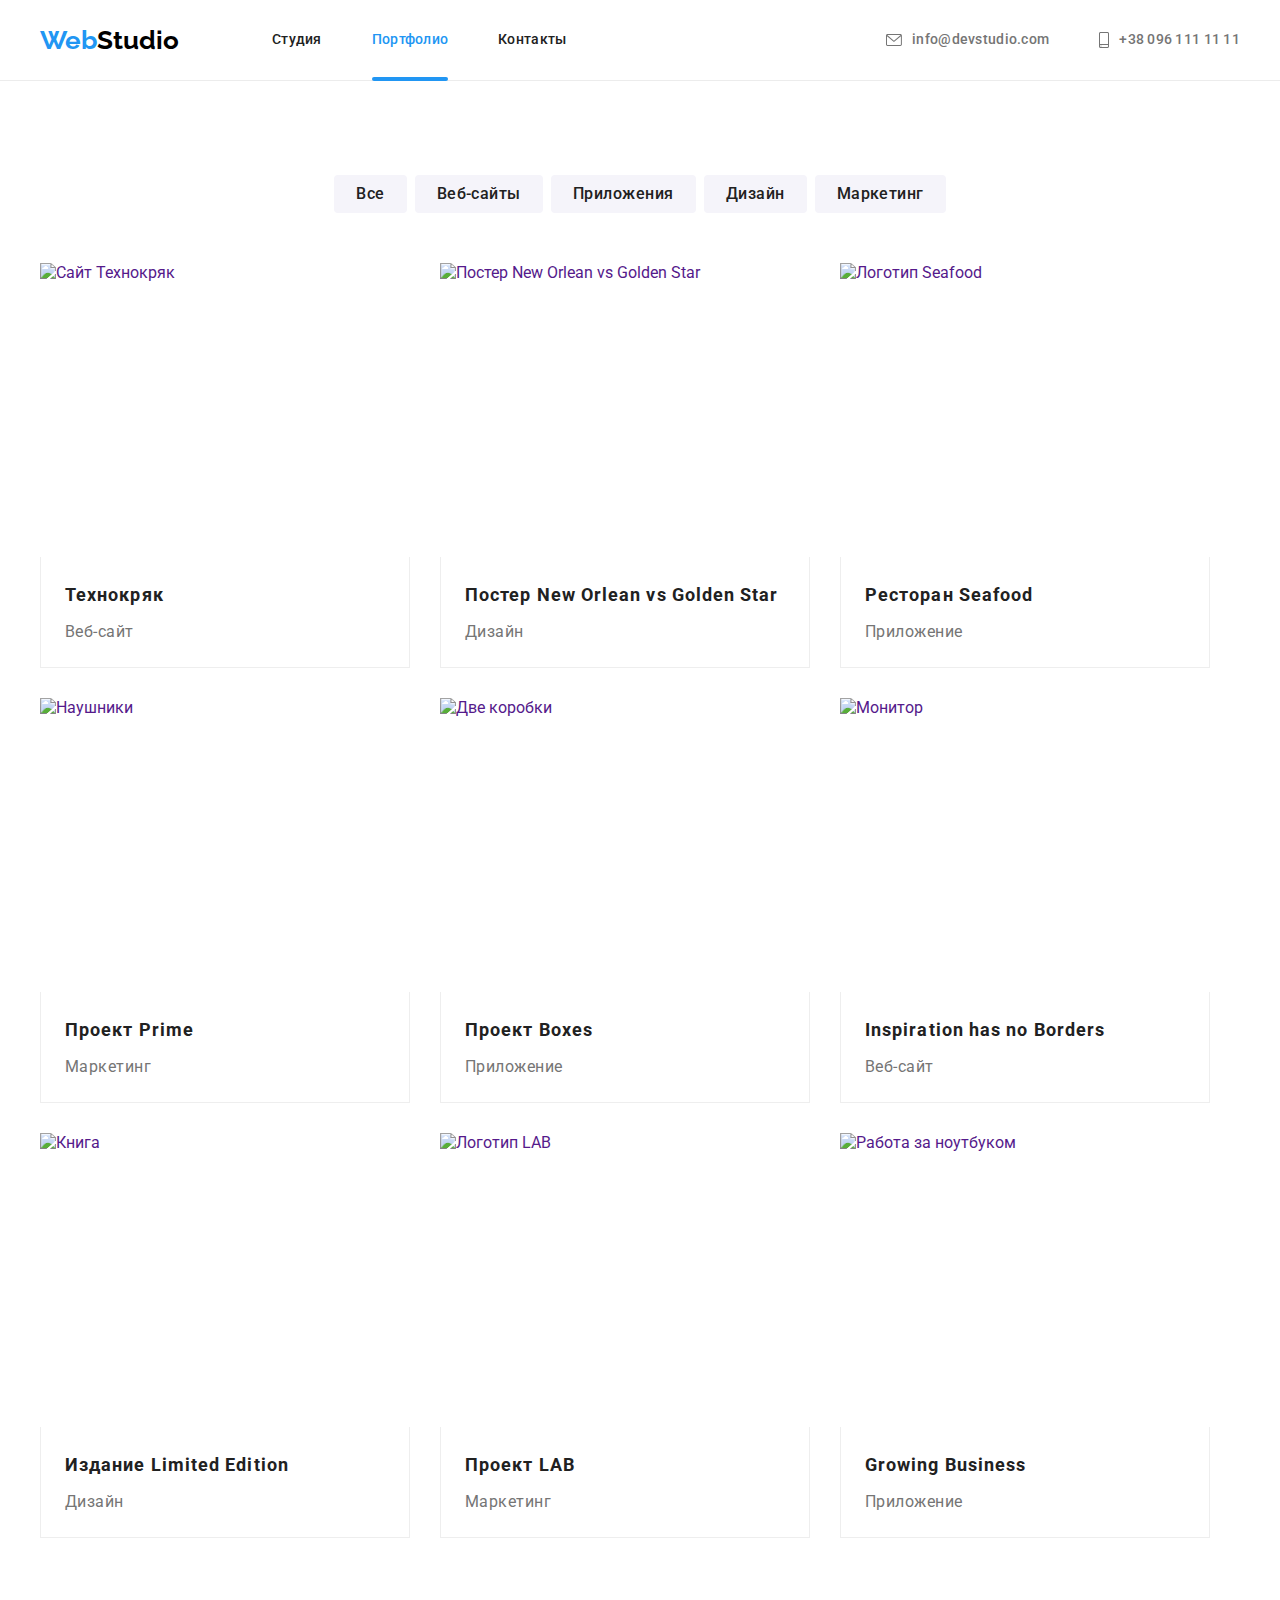
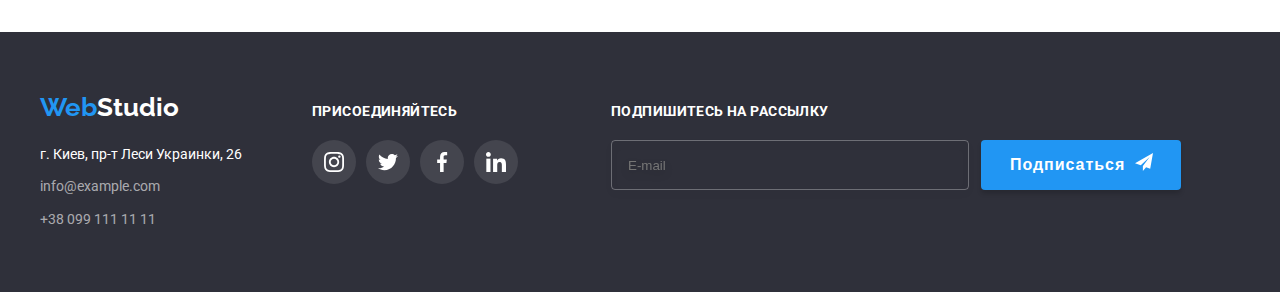
==== portfolio.html @ 0dee90fd "Добавляет форму заявки в модалке и подписки в фут." ====
<!DOCTYPE html>
<html lang="ru">
  <head>
    <meta charset="UTF-8" />
    <meta name="viewport" content="width=device-width, initial-scale=1.0" />
    <title>goit-разметка-hw-02</title>
    <link rel="preconnect" href="https://fonts.gstatic.com" />
    <link rel="preconnect" href="https://fonts.gstatic.com" />
    <link rel="preconnect" href="https://fonts.gstatic.com" />
    <link
      href="https://fonts.googleapis.com/css2?family=Oleo+Script&family=Raleway:wght@700&family=Roboto:wght@400;500;700;900&display=swap"
      rel="stylesheet"
    />
    <link rel="stylesheet" href="./css/styles.css" />
  </head>
  <body>
    <!-- Шапка сайта -->
    <header class="page-header">
      <div class="container">
        <nav class="nav">
          <a href="" class="logo">
            <span class="logoweb">Web</span><span class="accent">Studio</span>
          </a>

          <ul class="site-nav">
            <li><a href="./index.html" class="link">Студия</a></li>
            <li class="item">
              <a href="./portfolio.html" class="link current">Портфолио</a>
            </li>
            <li><a href="" class="link">Контакты</a></li>
          </ul>
        </nav>
        <ul class="site-contacts">
          <li>
            <a href="mailto:info@devstudio.com" class="link">
              <svg class="icon" width="16" height="12">
                <use href="./images/icon/symbol-defs.svg#envelope"></use>
              </svg>
              info@devstudio.com
            </a>
          </li>
          <li>
            <a href="tel:+380961111111" class="link-tel"
              ><svg class="icon" width="10" height="16">
                <use href="./images/icon/symbol-defs.svg#smartphone"></use>
              </svg>
              +38 096 111 11 11</a
            >
          </li>
        </ul>
      </div>
    </header>
    <main>
      <section class="section-portfolio">
        <!-- <h1>Наше портфолио</h1> -->
        <div class="container portfolio">
          <ul class="nav-button">
            <li><button class="work-list" type="button">Все</button></li>
            <li>
              <button class="work-list" type="button">Веб-сайты</button>
            </li>
            <li><button class="work-list" type="button">Приложения</button></li>
            <li><button class="work-list" type="button">Дизайн</button></li>
            <li><button class="work-list" type="button">Маркетинг</button></li>
          </ul>
          <ul class="dev">
            <li>
              <a href="">
                <div class="dev-item">
                  <img
                    class="card-image"
                    src="./imagesportfolio/teh.jpg"
                    alt="Сайт Технокряк"
                    width="370"
                    height="294"
                  />
                  <p class="dev-text">
                    Технокряк это современная площадка распространения
                    коронавируса. Компании используют эту платформу для
                    цифрового шпионажа и атак на защищённые сервера конкурентов.
                  </p>
                </div>

                <div class="dev-content">
                  <h2>Технокряк</h2>
                  <p>Веб-сайт</p>
                </div>
              </a>
            </li>
            <li>
              <a href=""
                ><div class="dev-item">
                  <img
                    class="card-image"
                    src="./imagesportfolio/neworleanvsgoldenstar.jpg"
                    alt="Постер New Orlean vs Golden Star"
                    width="370"
                    height="294"
                  />
                  <p class="dev-text">
                    Технокряк это современная площадка распространения
                    коронавируса. Компании используют эту платформу для
                    цифрового шпионажа и атак на защищённые сервера конкурентов.
                  </p>
                </div>
                <div class="dev-content">
                  <h2>Постер New Orlean vs Golden Star</h2>
                  <p>Дизайн</p>
                </div></a
              >
            </li>
            <li>
              <a href=""
                ><div class="dev-item">
                  <img
                    class="card-image"
                    src="./imagesportfolio/seafood.jpg"
                    alt="Логотип Seafood"
                    width="370"
                    height="294"
                  />
                  <p class="dev-text">
                    Технокряк это современная площадка распространения
                    коронавируса. Компании используют эту платформу для
                    цифрового шпионажа и атак на защищённые сервера конкурентов.
                  </p>
                </div>
                <div class="dev-content">
                  <h2>Ресторан Seafood</h2>
                  <p>Приложение</p>
                </div></a
              >
            </li>
            <li>
              <a href=""
                ><div class="dev-item">
                  <img
                    class="card-image"
                    src="./imagesportfolio/prime.jpg"
                    alt="Наушники"
                    width="370"
                    height="294"
                  />
                  <p class="dev-text">
                    Технокряк это современная площадка распространения
                    коронавируса. Компании используют эту платформу для
                    цифрового шпионажа и атак на защищённые сервера конкурентов.
                  </p>
                </div>
                <div class="dev-content">
                  <h2>Проект Prime</h2>
                  <p>Маркетинг</p>
                </div></a
              >
            </li>
            <li>
              <a href=""
                ><div class="dev-item">
                  <img
                    class="card-image"
                    src="./imagesportfolio/boxes.jpg"
                    alt="Две коробки"
                    width="370"
                    height="294"
                  />
                  <p class="dev-text">
                    Технокряк это современная площадка распространения
                    коронавируса. Компании используют эту платформу для
                    цифрового шпионажа и атак на защищённые сервера конкурентов.
                  </p>
                </div>
                <div class="dev-content">
                  <h2>Проект Boxes</h2>
                  <p>Приложение</p>
                </div></a
              >
            </li>
            <li>
              <a href=""
                ><div class="dev-item">
                  <img
                    class="card-image"
                    src="./imagesportfolio/monitor.jpg"
                    alt="Монитор"
                    width="370"
                    height="294"
                  />
                  <p class="dev-text">
                    Технокряк это современная площадка распространения
                    коронавируса. Компании используют эту платформу для
                    цифрового шпионажа и атак на защищённые сервера конкурентов.
                  </p>
                </div>
                <div class="dev-content">
                  <h2>Inspiration has no Borders</h2>
                  <p>Веб-сайт</p>
                </div></a
              >
            </li>
            <li>
              <a href=""
                ><div class="dev-item">
                  <img
                    class="card-image"
                    src="./imagesportfolio/book.jpg"
                    alt="Книга"
                    width="370"
                    height="294"
                  />
                  <p class="dev-text">
                    Технокряк это современная площадка распространения
                    коронавируса. Компании используют эту платформу для
                    цифрового шпионажа и атак на защищённые сервера конкурентов.
                  </p>
                </div>
                <div class="dev-content">
                  <h2>Издание Limited Edition</h2>
                  <p>Дизайн</p>
                </div></a
              >
            </li>
            <li>
              <a href=""
                ><div class="dev-item">
                  <img
                    class="card-image"
                    src="./imagesportfolio/lab.jpg"
                    alt="Логотип LAB"
                    width="370"
                    height="294"
                  />
                  <p class="dev-text">
                    Технокряк это современная площадка распространения
                    коронавируса. Компании используют эту платформу для
                    цифрового шпионажа и атак на защищённые сервера конкурентов.
                  </p>
                </div>
                <div class="dev-content">
                  <h2>Проект LAB</h2>
                  <p>Маркетинг</p>
                </div></a
              >
            </li>
            <li>
              <a href=""
                ><div class="dev-item">
                  <img
                    class="card-image"
                    src="./imagesportfolio/growing.jpg"
                    alt="Работа за ноутбуком"
                    width="370"
                    height="294"
                  />
                  <p class="dev-text">
                    Технокряк это современная площадка распространения
                    коронавируса. Компании используют эту платформу для
                    цифрового шпионажа и атак на защищённые сервера конкурентов.
                  </p>
                </div>
                <div class="dev-content">
                  <h2>Growing Business</h2>
                  <p>Приложение</p>
                </div></a
              >
            </li>
          </ul>
        </div>
      </section>
    </main>
    <!-- Футер -->
    <footer class="footer">
      <div class="container">
        <div class="foot">
          <a href="">
            <span class="logoweb">Web</span
            ><span class="accent">Studio</span></a
          >
          <address class="address">
            <p>г. Киев, пр-т Леси Украинки, 26</p>
            <ul>
              <li><a href="mailto:info@example.com">info@example.com</a></li>
              <li><a href="tel:+380991111111">+38 099 111 11 11</a></li>
            </ul>
          </address>
        </div>
        <div class="social">
          <b>Присоединяйтесь</b>
          <ul class="social-link">
            <li>
              <a class="soc" href="">
                <svg class="foot-icon" width="20" height="20">
                  <use href="./images/icon/symbol-defs.svg#insta"></use>
                </svg>
              </a>
            </li>
            <li>
              <a class="soc" href="">
                <svg class="foot-icon" width="20" height="20">
                  <use href="./images/icon/symbol-defs.svg#twit"></use>
                </svg>
              </a>
            </li>
            <li>
              <a class="soc" href="">
                <svg class="foot-icon" width="20" height="20">
                  <use href="./images/icon/symbol-defs.svg#faceb"></use>
                </svg>
              </a>
            </li>
            <li>
              <a class="soc" href="">
                <svg class="foot-icon" width="20" height="20">
                  <use href="./images/icon/symbol-defs.svg#linked"></use>
                </svg>
              </a>
            </li>
          </ul>
        </div>
        <form class="footer-form">
          <p>Подпишитесь на рассылку</p>
          <div class="mail-ent">
            <label
              ><input
                class="footer-input"
                type="foot-mail"
                name="foot-mail"
                placeholder="E-mail"
            /></label>
            <button class="footer-button" type="submit">
              <span>Подписаться</span>
              <svg class="foot-send" width="24" height="24">
                <use href="./images/icon/symbol-defs.svg#send"></use>
              </svg>
            </button>
          </div>
        </form>
      </div>
    </footer>
  </body>
</html>
---- css/styles.css ----
:root {
  --main-color: #212121;
  --secondary-color: #757575;
  --link-color: #2196f3;
  --white-color: #ffffff;
  --background-color: #2f303a;
  --background-hero: #c4c4c4;
}
body {
  font-family: Roboto, sans-serif;
  margin: 0px;
}
a {
  text-decoration: none;
}
li {
  list-style: none;
}
img {
  display: block;
  max-width: 100%;
  height: auto;
}
.container {
  width: 1200px;
  margin: 0 auto;
  padding-left: 15px;
  padding-right: 15px;
}

/* <!-- Шапка сайта --> */
/* logo */

.page-header {
  border-bottom: 1px solid #ececec;
}
.page-header .container {
  display: flex;
  justify-content: space-between;
  align-items: center;
}
.nav {
  display: flex;
  align-items: center;
}
.logoweb {
  font-family: "Raleway", sans-serif;
  font-weight: 700;
  font-size: 26px;
  line-height: 1.17;
  color: var(--link-color);
}

.accent {
  font-family: "Raleway", sans-serif;
  color: #000000;
  font-weight: 700;
  font-size: 26px;
  line-height: 1.17;
}
.site-nav {
  display: flex;
  margin-left: 93px;
  justify-content: space-around;
  padding-left: 0px;
  margin-top: 0px;
  margin-bottom: 0px;
}
.site-nav a {
  display: inline-block;
  padding-top: 32px;
  padding-bottom: 32px;
}
.site-nav li:not(:last-child) {
  margin-right: 50px;
}
.site-nav .link.current {
  color: var(--link-color);
}
.link {
  font-weight: 500;
  font-size: 14px;
  line-height: 1.14;
  letter-spacing: 0.02em;
  color: var(--main-color);
  transition: color 250ms cubic-bezier(0.4, 0, 0.2, 1);
}
.link:hover {
  color: var(--link-color);
}
.link:focus {
  color: var(--link-color);
}

.link-tel {
  color: var(--secondary-color);
  font-weight: 500;
  font-size: 14px;
  line-height: 1.14;
  letter-spacing: 0.02em;
  justify-content: center;
  align-items: center;
  display: flex;
  transition: color 250ms cubic-bezier(0.4, 0, 0.2, 1);
}
.link-tel:hover {
  color: var(--link-color);
}
.link-tel:focus {
  color: var(--link-color);
}

.site-contacts {
  display: flex;
  padding-left: 0px;
  padding: 0px;
  margin-bottom: 0px;
  margin-top: 0px;
}
.site-contacts li:first-child {
  margin-right: 50px;
}
.item {
  position: relative;
}
.current::before {
  content: "";

  position: absolute;
  left: 0px;
  height: 4px;

  display: block;
  width: 100%;
  background-color: var(--link-color);
  border-bottom-left-radius: 4px;
  border-bottom-right-radius: 4px;
  border-top-left-radius: 4px;
  border-top-right-radius: 4px;
  bottom: -1px;
  box-sizing: border-box;
}

.site-contacts .link {
  display: flex;
  justify-content: center;
  align-items: center;
  color: var(--secondary-color);
  transition: color 250ms cubic-bezier(0.4, 0, 0.2, 1);
}
.site-contacts .link:hover {
  color: var(--link-color);
}
.site-contacts .link:focus {
  color: var(--link-color);
}
.section-title {
  color: var(--main-color);
  margin: 0px;
}
.icon {
  fill: currentColor;
  margin-right: 10px;
}
/* <!-- Герой --> */

.hero {
  background: var(--background-hero);
  text-align: center;
  padding-top: 200px;
  padding-bottom: 200px;
}

.overlay {
  border: 1px solid #000000;
  height: 600px;
  max-width: 1600px;
  margin-left: auto;
  margin-right: auto;
  background-image: linear-gradient(
      to right,
      rgba(47, 48, 58, 0.4),
      rgba(47, 48, 58, 0.4)
    ),
    url(../images/hero.jpg);
  background-size: cover;
  background-repeat: no-repeat;
  background-position: center;
}
.hero .container {
  display: flex;
  flex-direction: column;
  align-items: center;
}

.hero-title {
  color: var(--white-color);
  font-weight: 900;
  font-size: 44px;
  line-height: 1.36;
  text-align: center;
  letter-spacing: 0.06em;
  text-transform: uppercase;
  margin-top: 0px;
  margin-bottom: 30px;
}

.hero button {
  background: #2196f3;
  color: var(--white-color);
  font-family: "Roboto", sans-serif;
  font-weight: 700;
  font-size: 16px;
  line-height: 1.88;
  align-items: center;
  text-align: center;
  border-radius: 4px;
  padding: 10px 32px;
  margin: 0px;
  border: 0px;
  cursor: pointer;
}
.hero button {
  min-width: 200px;
}

/* <!-- <h2>Особенности</h2> --> */
.section-features {
  background: #fff;
  padding-top: 94px;
  padding-bottom: 94px;
}
.features {
  display: flex;
  margin-top: 0px;
  margin-bottom: 0px;
  padding-left: 0px;
}
.features-icon {
  display: flex;
  align-items: center;
  justify-content: center;
  width: 270px;
  height: 120px;
  background: #f5f4fa;
  border-radius: 4px;
  margin-bottom: 30px;
}
.features-icon .icon {
  width: 70px;
  height: 70px;
  margin: 0px;
}
.features p {
  margin-top: 10px;
  margin-bottom: 0px;
}
.features li:not(:last-child) {
  margin-right: 30px;
}

.section-features .section-title {
  font-weight: 700;
  font-size: 14px;
  line-height: 16px;
  letter-spacing: 0.03em;
  text-transform: uppercase;
}

.section-features .text {
  font-weight: 400;
  font-size: 14px;
  line-height: 1.71;
  text-align: left;
  vertical-align: Top;
  letter-spacing: 3%;
  color: var(--secondary-color);
  letter-spacing: 0.03em;
}
/* <!-- Чем мы занимаемся --> */
.section-work {
  padding-bottom: 94px;
}

.section-work .section-title {
  font-weight: 700;
  font-size: 36px;
  line-height: 1.17;
  text-align: center;
  letter-spacing: 0.03em;
  display: block;
  margin-bottom: 50px;
}
.work {
  display: flex;
  flex-direction: column;
  align-items: center;
}

.section-work ul {
  margin-top: 0;
  font-weight: 700;
  font-size: 36px;
  line-height: 1.17;
  text-align: center;
  letter-spacing: 0.03em;
  display: flex;
  padding-left: 0px;
  margin-bottom: 0px;
}

.section-work li:not(:last-child) {
  margin-right: 30px;
}
.section-work li {
  position: relative;
}
.work p {
  display: inline-block;
  font-size: 14px;
  font-weight: 700;
  line-height: 1.14;
  letter-spacing: 0.03em;
  text-align: center;
  text-transform: uppercase;
  color: var(--white-color);
  position: absolute;
  width: 100%;
  margin: 0px;
  background-color: rgba(47, 48, 58, 0.8);
  bottom: 0px;
  left: 0px;
  padding-top: 27px;
  padding-bottom: 27px;
}

/* <!-- Наша команда --> */
.section-team {
  background: #f5f4fa;
  padding-bottom: 94px;
  padding-top: 94px;
}
.team {
  display: flex;
  flex-direction: column;
  align-items: center;
}
.staff-list {
  display: flex;
  align-items: center;
  margin-top: 50px;
  margin-bottom: 0px;
  padding-left: 0px;
}
.team-card {
  width: 270px;
  text-align: center;
  background: var(--white-color);
  box-shadow: 0px 1px 3px rgba(0, 0, 0, 0.12), 0px 1px 1px rgba(0, 0, 0, 0.14),
    0px 2px 1px rgba(0, 0, 0, 0.2);
  border-radius: 0px 0px 4px 4px;
}
.team-card:not(:last-child) {
  margin-right: 30px;
}

.section-team .section-title {
  font-weight: 700;
  font-size: 36px;
  line-height: 1.17;
  text-align: center;
  vertical-align: Top;
  letter-spacing: 3%;
}
.section-team .title-name {
  font-weight: 500;
  font-size: 16px;
  line-height: 1.19;
  text-align: Center;
  vertical-align: Top;
  letter-spacing: 3%;
  margin-bottom: 0px;
  margin-top: 0px;
}
.our-team {
  padding: 30px 32px;
}
.network {
  display: flex;
  margin-top: 16px;
  padding: 0px;
  justify-content: space-between;
}

.network a {
  display: flex;
  justify-content: center;
  align-items: center;
  width: 44px;
  height: 44px;
  border-radius: 50%;
  color: #afb1b8;
  background-color: rgba(255, 255, 255, 0.1);
  transition: color 250ms cubic-bezier(0.4, 0, 0.2, 1),
    background-color 250ms cubic-bezier(0.4, 0, 0.2, 1);
}
.network a:hover {
  background-color: var(--link-color);
  color: var(--white-color);
}
.network a:focus {
  background: var(--link-color);
  color: var(--white-color);
}
.net-soc {
  fill: currentColor;
}
.section-team p {
  font-size: 16px;
  line-height: 1.19;
  text-align: Center;
  vertical-align: Top;
  letter-spacing: 3%;
  color: var(--secondary-color);
  margin-top: 10px;
  margin-bottom: 0px;
}
/* <!-- Постоянные клиенты --> */
.section-clients {
  padding-top: 94px;
  padding-bottom: 94px;
}

.section-clients h2 {
  font-weight: 700;
  font-size: 36px;
  line-height: 1.17;
  text-align: center;
  letter-spacing: 0.03em;
  padding: 0px;
  margin: 0px;
  margin-bottom: 50px;
}
.icon-clients {
  display: flex;
  align-items: center;
}
.icon-clients {
  padding: 0px;
  margin: 0px;
  display: flex;
}

.icon-clients li:not(:last-child) {
  margin-right: 30px;
}
.section-clients a {
  padding: 0px;
  margin: 0px;
}
.logo-company {
  display: block;
  width: 170px;
  height: 90px;
  border: 1px solid;
  border-radius: 4px;
  display: flex;
  justify-content: center;
  align-items: center;
  color: #afb1b8;
  transition: color 250ms cubic-bezier(0.4, 0, 0.2, 1),
    border 250ms cubic-bezier(0.4, 0, 0.2, 1);
}
.logo-company:hover {
  color: var(--link-color);
}
.logo-company:focus {
  color: var(--link-color);
}
.icon-company {
  border-radius: 0px;
  padding: 0px;
  margin: 0px;
  fill: currentColor;
}

/* футер */
.footer {
  background: #2f303a;
  padding-top: 60px;
  padding-bottom: 60px;
}
.footer .container {
  display: flex;
  align-items: baseline;
}
.footer .foot {
  display: block;
  display: flex;
  flex-direction: column;
  align-items: left;
}
.foot ul {
  padding-left: 0px;
  margin-top: 0px;
  margin-bottom: 0px;
}
.foot li:first-child {
  margin-bottom: 9px;
}
.footer .logoweb {
  font-family: "Raleway", sans-serif;
  font-weight: 700;
  font-size: 26px;
  line-height: 1.17;
  color: var(--link-color);
}
.footer address {
  margin-top: 20px;
}
.footer .accent {
  font-family: "Raleway", sans-serif;
  color: var(--white-color);
  font-weight: 700;
  font-size: 26px;
  line-height: 1.17;
}
.footer p {
  font-style: normal;
  font-size: 14px;
  line-height: 1.71;
  text-align: Left;
  vertical-align: Top;
  letter-spacing: 3%;
  color: rgba(255, 255, 255, 1);
  margin-bottom: 9px;
  margin-top: 0px;
}
.address a {
  font-style: normal;
  font-size: 14px;
  line-height: 1.71;
  text-align: left;
  vertical-align: Top;
  letter-spacing: 3%;
  color: rgba(255, 255, 255, 0.6);
}
.social {
  justify-content: center;
  align-items: center;
  margin-left: 70px;
}
.social b {
  font-style: normal;
  font-weight: 700;
  font-size: 14px;
  line-height: 1.14;
  letter-spacing: 0.03em;
  text-transform: uppercase;
  color: var(--white-color);
}
.social-link {
  display: flex;
  padding: 0px;
  margin-top: 20px;
  margin-bottom: 0px;
}
.social-link li:not(:last-child) {
  margin-right: 10px;
}
.soc {
  width: 44px;
  height: 44px;
  display: flex;
  justify-content: center;
  align-items: center;
  border-radius: 50%;
  color: var(--white-color);
  background-color: rgba(255, 255, 255, 0.1);
  transition: background-color 250ms cubic-bezier(0.4, 0, 0.2, 1);
}
.soc:hover,
.soc:focus {
  background-color: var(--link-color);
}
.foot-icon {
  fill: currentColor;
}
.footer-form {
  margin-left: 93px;
}
.footer-form p {
  font-weight: 700;
  font-size: 14px;
  line-height: 1.14;
  letter-spacing: 0.03em;
  text-transform: uppercase;
  color: var(--white-color);
  margin-bottom: 20px;
}
.mail-ent {
  display: flex;
  align-items: center;
}
.footer-input {
  width: 358px;
  height: 50px;
  left: 815px;
  top: 2785px;
  margin-right: 12px;
  padding-left: 16px;
  padding-top: 15px;
  padding-bottom: 15px;

  border: 1px solid rgba(255, 255, 255, 0.3);
  box-sizing: border-box;
  filter: drop-shadow(0px 4px 4px rgba(0, 0, 0, 0.15));
  border-radius: 4px;
  background: inherit;
  color: var(--white-color);
}
.footer-button {
  display: flex;
  align-items: center;
  width: 200px;
  height: 50px;
  margin-top: 0px;
  padding-bottom: 10px;
  padding-top: 10px;
  padding-left: 29px;
  background: var(--link-color);
  box-shadow: 0px 4px 4px rgba(0, 0, 0, 0.15);
  border-radius: 4px;
  border: none;
  cursor: pointer;
}

.footer-button span {
  font-weight: 700;
  font-size: 16px;
  line-height: 1.87;
  margin-right: 10px;
  display: flex;
  align-items: center;
  text-align: center;
  letter-spacing: 0.06em;
  color: var(--white-color);
}
.foot-send {
  fill: var(--white-color);
  top: 0px;
  right: 2px;
}

/* портфолио */
.section-portfolio {
  padding-top: 94px;
  padding-bottom: 94px;
}
.portfolio {
  display: flex;
  flex-direction: column;
}
.nav-button {
  margin-top: 0px;
  margin-bottom: 0px;
  display: flex;
  justify-content: center;
  padding-left: 0px;
}
.nav-button li:not(:last-child) {
  margin-right: 8px;
}
.nav-button li {
  display: list-item;
}
.nav-button .work-list {
  font-family: "Roboto", sans-serif;
  color: var(--main-color);
  background: #f5f4fa;
  font-weight: 500;
  font-size: 16px;
  line-height: 1.62;
  text-align: center;
  letter-spacing: 0.03em;
  border: 0px;
  border-radius: 4px;
  padding-top: 6px;
  padding-left: 22px;
  padding-bottom: 6px;
  padding-right: 22px;
  transition: background-color 250ms cubic-bezier(0.4, 0, 0.2, 1),
    color 250ms cubic-bezier(0.4, 0, 0.2, 1),
    box-shadow 250ms cubic-bezier(0.4, 0, 0.2, 1);
}
.work-list:hover {
  background: var(--link-color);
  color: var(--white-color);
  box-shadow: 0px 3px 1px rgba(0, 0, 0, 0.1), 0px 1px 2px rgba(0, 0, 0, 0.08),
    0px 2px 2px rgba(0, 0, 0, 0.12);
}
.work-list:focus {
  background: var(--link-color);
  color: var(--white-color);
}
.dev {
  padding-left: 0px;
  margin-top: 50px;
  margin-bottom: 0px;
  display: flex;
  flex-wrap: wrap;
  align-content: space-between;
}
.dev-content {
  border-left: 1px solid #eeeeee;
  border-right: 1px solid #eeeeee;
  border-bottom: 1px solid #eeeeee;
  box-sizing: border-box;
  padding-right: 24px;
  padding-left: 24px;
  padding-top: 20px;
  padding-bottom: 20px;
}
.dev a {
  display: block;
  transition: box-shadow 250ms cubic-bezier(0.4, 0, 0.2, 1);
}
.dev a:hover {
  width: 370px;
  box-shadow: 0px 1px 1px rgba(0, 0, 0, 0.12), 0px 4px 4px rgba(0, 0, 0, 0.06),
    1px 4px 6px rgba(0, 0, 0, 0.16);
}
.dev a:focus {
  background: inherit;
}

.dev li:nth-child(-n + 6) {
  margin-bottom: 30px;
}
.dev li:not(:last-child) {
  margin-right: 30px;
}
.dev li:nth-of-type(3n + 0) {
  margin-right: 0px;
}
.dev-item {
  position: relative;
  overflow: hidden;
}
.dev-text {
  position: absolute;
  top: 0px;
  left: 0px;

  margin: 0px;
  height: 100%;
  padding: 63px 24px;
  font-size: 18px;
  line-height: 1.56;
  letter-spacing: 0.03em;
  color: var(--white-color);
  background-color: var(--link-color);

  overflow: hidden;
  transform: translateY(100%);
  transition: transform 250ms cubic-bezier(0.4, 0, 0.2, 1);
}
.dev a:hover .dev-text,
.dev a:focus .dev-text {
  transform: translateY(0);
}
.card-image {
  display: block;
}
.dev h2 {
  color: var(--main-color);
  font-weight: 700;
  font-size: 18px;
  line-height: 2;
  letter-spacing: 0.06em;
  margin-top: 0px;
  margin-bottom: 0px;
}
.dev-content p {
  color: var(--secondary-color);
  font-weight: 400;
  font-size: 16px;
  line-height: 1.88;
  letter-spacing: 0.03em;
  margin-top: 4px;
  margin-bottom: 0px;
}
/* Модальное окно. backdrop*/
.backdrop {
  position: fixed;
  top: 0px;
  left: 0px;

  width: 100%;
  height: 100%;

  background-color: rgba(0, 0, 0, 0.2);
  transition: opacity 1500ms cubic-bezier(0.25, 0.1, 0.25, 1);
}
.backdrop.is-hidden {
  opacity: 0;
  pointer-events: none;
}
/* Модальное окно */
.modal {
  position: absolute;
  top: 50%;
  left: 50%;
  transform: translate(-50%, -50%);

  padding: 40px;
  min-width: 528px;
  min-height: 581px;
  background: var(--white-color);
  box-shadow: 0px 1px 3px rgba(0, 0, 0, 0.12), 0px 1px 1px rgba(0, 0, 0, 0.14),
    0px 2px 1px rgba(0, 0, 0, 0.2);
  border-radius: 4px;
}

.modal-closed {
  position: absolute;
  top: 8px;
  right: 8px;
  display: flex;
  justify-content: center;
  align-items: center;

  width: 30px;
  height: 30px;
  padding: 0px;
  border: 1px solid rgba(0, 0, 0, 0.1);
  background-size: cover;
  background-repeat: no-repeat;
  background-color: transparent;
  color: #000000;
  cursor: pointer;
  border-radius: 50%;
  transition: color 250ms cubic-bezier(0.4, 0, 0.2, 1);
}
.closed {
  fill: currentColor;
}
.modal-closed:hover {
  color: var(--link-color);
}
.modal-closed:focus {
  color: var(--link-color);
}

.form {
  margin: 0px;
}
.form h2 {
  margin: 0px;
  margin-bottom: 12px;
  font-weight: 700;
  font-size: 20px;
  line-height: 1.15;
  text-align: center;
  letter-spacing: 0.03em;
  color: var(--main-color);
}
.form-field {
  display: flex;
  flex-direction: column;
  margin: 0px;
  margin-bottom: 20px;
}
.form-input:not(:last-child) {
  margin-bottom: 21.53px;
}
.form-input {
  border: 1px solid rgba(33, 33, 33, 0.2);
  border-radius: 4px;
  max-width: 448px;
  padding: 11px 42px;
  transition: border 250ms cubic-bezier(0.4, 0, 0.2, 1);
}
.form-input:focus-within {
  border: 1px solid var(--link-color);
}
.form-label {
  display: flex;
  flex-direction: column;
}
.form-label:focus-within {
  fill: var(--link-color);
}

.form-label span {
  font-size: 14px;
  font-weight: 400;
  line-height: 1.71;
  letter-spacing: 0.03em;
  color: var(--secondary-color);
}
.form-label a {
  font-size: 14px;
  font-weight: 400;
  line-height: 1.71;
  letter-spacing: 0.03em;
  color: var(--link-color);
  text-decoration: underline;
}

.form-icon {
  position: absolute;
  top: 54%;
  left: 12px;
  transform: translateY(-50%);
  transition: fill 250ms cubic-bezier(0.4, 0, 0.2, 1);
}

.comment {
  min-width: 448px;
  min-height: 120px;
  padding: 12px 16px;
}
.form-input::placeholder {
  font-weight: 400;
  font-size: 12px;
  line-height: 1.17;
  letter-spacing: 0.01em;
  color: rgba(117, 117, 117, 0.5);
}
.checkbox {
  display: flex;
  justify-content: center;
}
.form-label {
  position: relative;
}
.checkbox .form-label {
  display: flex;
  flex-direction: row;
  align-items: center;
}
.checkbox-input {
  position: absolute;
  width: 1px;
  height: 1px;
  margin: -1px;
  border: 0px;
  padding: 0px;
  clip: rect(0 0 0 0);
  overflow: hidden;
}

.checkbox-input:checked + .check {
  border-color: var(--link-color);
  background: var(--link-color);
  background-image: url(..//images/icon/icon-check.svg);
  background-size: contain;
  background-origin: border-box;
}

.check {
  margin-right: 8px;
  border-radius: 2px;
  border: 2px solid var(--main-color);
}
.form-button {
  display: flex;
  align-items: center;
  text-align: center;
  min-width: 200px;
  min-height: 50px;

  margin: 0px;
  margin-right: auto;
  margin-left: auto;
  margin-top: 30px;
  padding: 10px 55px;
  font-weight: 700;
  font-size: 16px;
  line-height: 1.86;

  letter-spacing: 0.06em;
  color: var(--white-color);
  background-color: var(--link-color);
  box-shadow: 0px 4px 4px rgba(0, 0, 0, 0.15);
  border-radius: 4px;
  border: none;
}
.form-button:hover,
.form-button:focus {
  background-color: #188ce8;
  box-shadow: 0px 4px 4px rgba(0, 0, 0, 0.15);
  cursor: pointer;
}
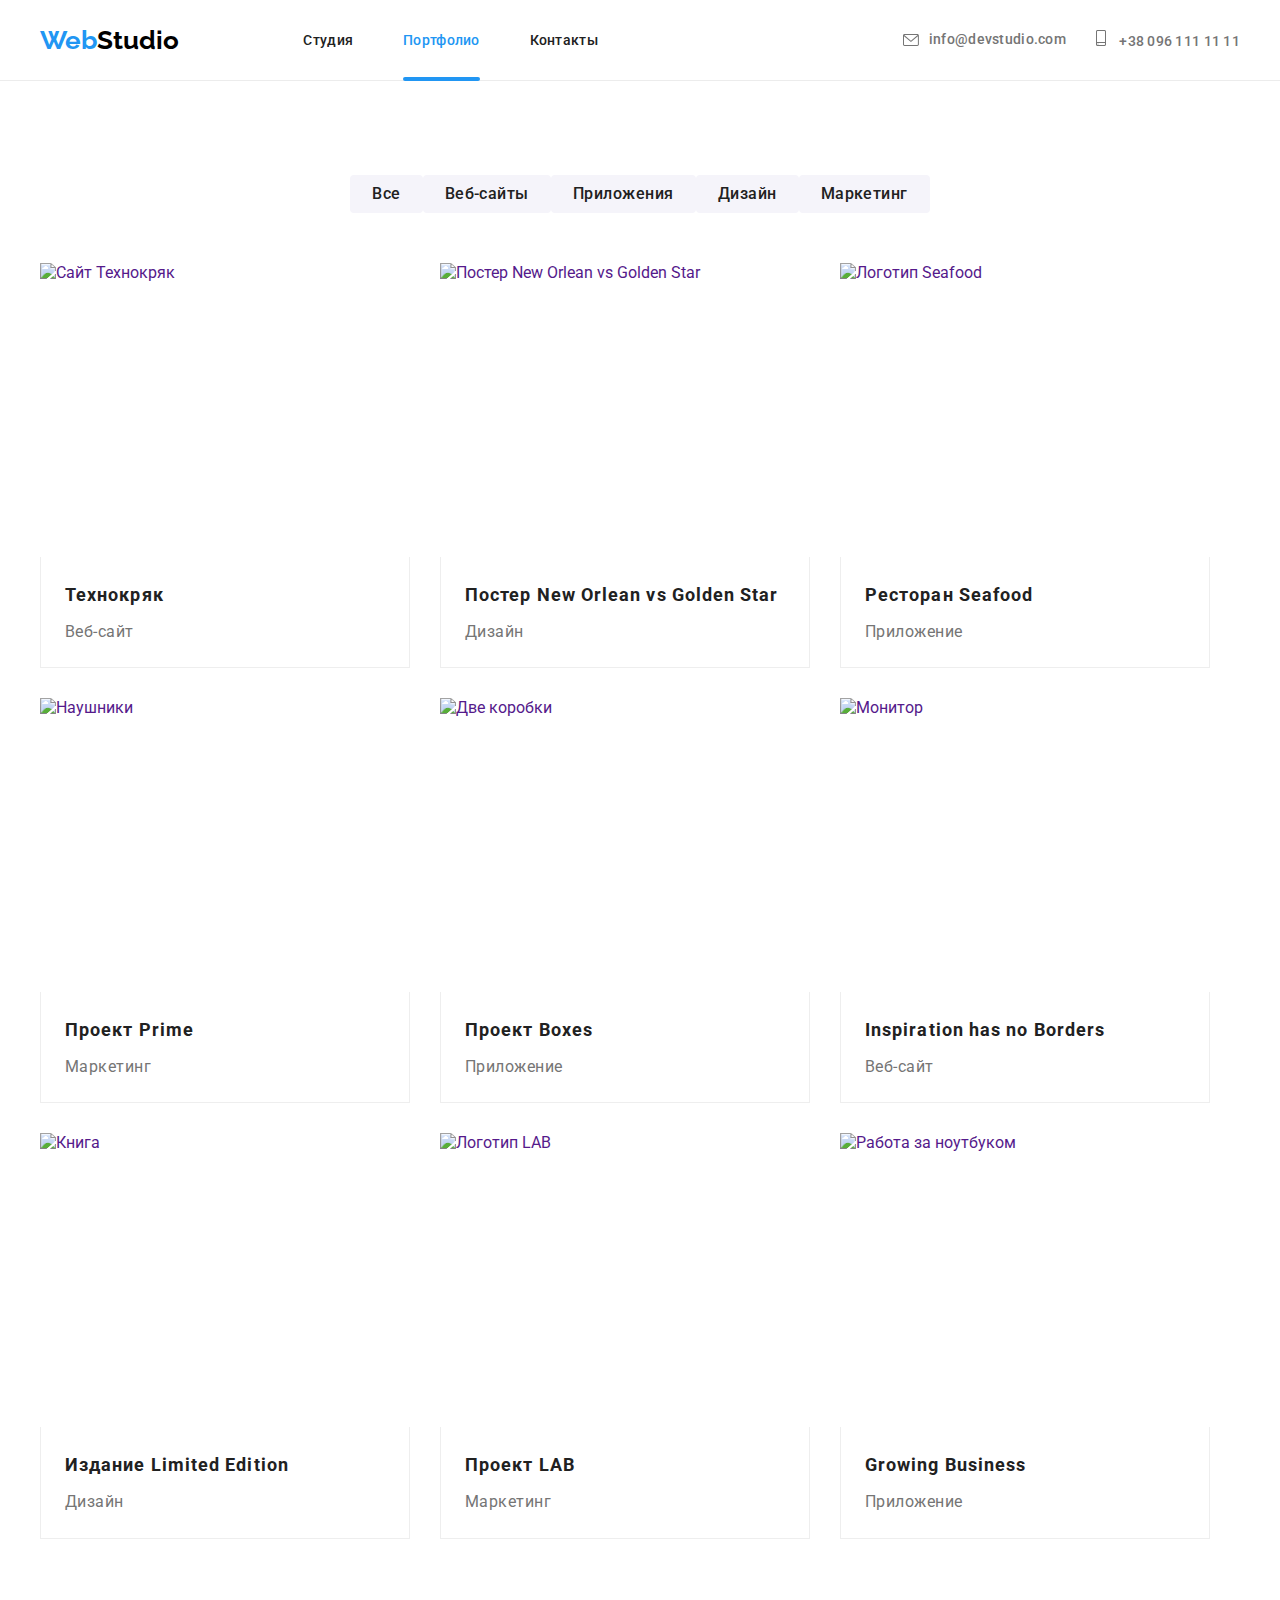
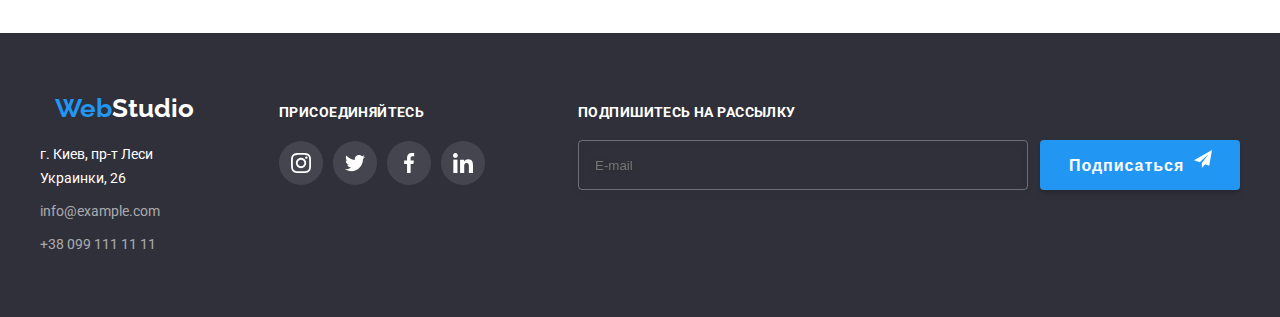
==== commit c18a3e14: "Добавляет Портфолио нав для 3" ====
--- a/portfolio.html
+++ b/portfolio.html
@@ -11,17 +11,30 @@
       href="https://fonts.googleapis.com/css2?family=Oleo+Script&family=Raleway:wght@700&family=Roboto:wght@400;500;700;900&display=swap"
       rel="stylesheet"
     />
-    <link rel="stylesheet" href="./css/styles.css" />
+    <link rel="stylesheet" href="./css/main.min.css" />
+    <!-- <link rel="stylesheet" href="./css/styles.css" /> -->
   </head>
   <body>
     <!-- Шапка сайта -->
     <header class="page-header">
       <div class="container">
-        <nav class="nav">
-          <a href="" class="logo">
-            <span class="logoweb">Web</span><span class="accent">Studio</span>
-          </a>
-
+        <a href="">
+          <span class="logoweb">Web</span><span class="accent">Studio</span>
+        </a>
+        <button type="button" 
+        class="menu-button is-open"
+        aria-expanded="false"
+        aria-controls="menu-container" 
+        data-menu-button>
+        
+        <svg width="40" height="40" 
+        aria-label="Переключатель мобильного меню">
+        <use class="icon-close" href=./images/icon/symbol-defs.svg#close></use>
+        <use class="icon-menu" href=./images/icon/symbol-defs.svg#menu></use>
+      </svg>
+    </button>
+    <div class="menu-container is-open" id="menu-container" data-menu>
+  <nav class="nav">
           <ul class="site-nav">
             <li><a href="./index.html" class="link">Студия</a></li>
             <li class="item">
@@ -65,7 +78,7 @@
           </ul>
           <ul class="dev">
             <li>
-              <a href="">
+              <a class="dev-link" href="">
                 <div class="dev-item">
                   <img
                     class="card-image"
@@ -88,7 +101,7 @@
               </a>
             </li>
             <li>
-              <a href=""
+              <a class="dev-link" href=""
                 ><div class="dev-item">
                   <img
                     class="card-image"
@@ -110,7 +123,7 @@
               >
             </li>
             <li>
-              <a href=""
+              <a class="dev-link" href=""
                 ><div class="dev-item">
                   <img
                     class="card-image"
@@ -132,7 +145,7 @@
               >
             </li>
             <li>
-              <a href=""
+              <a class="dev-link" href=""
                 ><div class="dev-item">
                   <img
                     class="card-image"
@@ -154,7 +167,7 @@
               >
             </li>
             <li>
-              <a href=""
+              <a class="dev-link" href=""
                 ><div class="dev-item">
                   <img
                     class="card-image"
@@ -176,7 +189,7 @@
               >
             </li>
             <li>
-              <a href=""
+              <a class="dev-link" href=""
                 ><div class="dev-item">
                   <img
                     class="card-image"
@@ -198,7 +211,7 @@
               >
             </li>
             <li>
-              <a href=""
+              <a class="dev-link" href=""
                 ><div class="dev-item">
                   <img
                     class="card-image"
@@ -220,7 +233,7 @@
               >
             </li>
             <li>
-              <a href=""
+              <a class="dev-link" href=""
                 ><div class="dev-item">
                   <img
                     class="card-image"
@@ -242,7 +255,7 @@
               >
             </li>
             <li>
-              <a href=""
+              <a class="dev-link" href=""
                 ><div class="dev-item">
                   <img
                     class="card-image"
@@ -322,7 +335,7 @@
             <label
               ><input
                 class="footer-input"
-                type="foot-mail"
+                type="email"
                 name="foot-mail"
                 placeholder="E-mail"
             /></label>
@@ -336,5 +349,6 @@
         </form>
       </div>
     </footer>
+    <script src="./js/menu.js"></script>
   </body>
 </html>
--- a/css/main.min.css
+++ b/css/main.min.css
@@ -0,0 +1,2 @@
+.container{margin-left:auto;margin-right:auto;padding-left:15px;padding-right:15px}@media screen and (min-width: 480px){.container{width:480px}}@media screen and (min-width: 768px){.container{width:768px}}@media screen and (min-width: 1200px){.container{width:1200px}}body{font-family:"Roboto",sans-serif;margin:0px}a{text-decoration:none}li{list-style:none}img{display:block;max-width:100%;height:auto}.page-header{border-bottom:1px solid #ececec;position:relative}@media screen and (min-width: 480px){.page-header .container .container{width:480px}}@media screen and (min-width: 480px) and (max-width: 767px){.page-header .container{position:fixed;top:0;left:0;display:-webkit-box;display:-ms-flexbox;display:flex;-webkit-box-align:center;-ms-flex-align:center;align-items:center;-webkit-box-pack:justify;-ms-flex-pack:justify;justify-content:space-between;min-height:60px;width:100%;background-color:#fff}}@media screen and (min-width: 480px) and (min-width: 768px){.page-header .container{width:768px;display:-webkit-box;display:-ms-flexbox;display:flex;-webkit-box-align:center;-ms-flex-align:center;align-items:center;min-height:80px}}@media screen and (min-width: 480px) and (min-width: 1200px){.page-header .container{width:1200px;padding-left:15px;padding-right:15px;display:-webkit-box;display:-ms-flexbox;display:flex;-webkit-box-pack:justify;-ms-flex-pack:justify;justify-content:space-between;-webkit-box-align:center;-ms-flex-align:center;align-items:center}}.nav{display:-webkit-box;display:-ms-flexbox;display:flex;-webkit-box-align:center;-ms-flex-align:center;align-items:center;-webkit-box-pack:center;-ms-flex-pack:center;justify-content:center}@media screen and (min-width: 768px){.nav{display:-webkit-box;display:-ms-flexbox;display:flex;-webkit-box-align:end;-ms-flex-align:end;align-items:flex-end;margin-left:88px}}@media screen and (min-width: 1200px){.nav{-webkit-box-align:center;-ms-flex-align:center;align-items:center;display:-webkit-box;display:-ms-flexbox;display:flex;margin-left:93px}}.logoweb{font-family:"Raleway",sans-serif;font-weight:700;font-size:26px;line-height:1.17;color:#2196f3}.accent{font-family:"Raleway",sans-serif;color:#000000;font-weight:700;font-size:26px;line-height:1.17}.menu-button{display:-webkit-inline-box;display:-ms-inline-flexbox;display:inline-flex;margin:0;padding:0px;border:none;background-color:transparent}.menu-button:hover,.menu-button:focus{fill:#2196f3}.menu-button .icon-close{display:none}.menu-button.is-open .icon-close{display:block}.menu-button.is-open .icon-menu{display:none}@media screen and (min-width: 768px){.menu-button{display:none}}@media screen and (max-width: 767px){.menu-container{display:none;position:absolute;text-align:center;left:0%;top:100%;width:100%;background-color:#fff;-webkit-box-shadow:0px 4px 8px rgba(0,0,0,0.04),0px 2px 4px rgba(0,0,0,0.08),0px 1px 3px rgba(0,0,0,0.16);box-shadow:0px 4px 8px rgba(0,0,0,0.04),0px 2px 4px rgba(0,0,0,0.08),0px 1px 3px rgba(0,0,0,0.16);padding-top:60px;padding-left:140;padding-right:140;padding-bottom:60px}.menu-container.is-open{display:block}}@media screen and (min-width: 768px){.menu-container{display:-webkit-box;display:-ms-flexbox;display:flex}}@media screen and (min-width: 1200px){.menu-container{-webkit-box-align:center;-ms-flex-align:center;align-items:center}}@media screen and (max-width: 767px){.site-nav{margin:0px;padding:0px;margin-bottom:60px}}@media screen and (min-width: 768px){.site-nav{display:-webkit-box;display:-ms-flexbox;display:flex;font-size:14px;margin-bottom:0px;margin-top:0px;padding:0px}}@media screen and (min-width: 1200px){.site-nav{-webkit-box-align:center;-ms-flex-align:center;align-items:center}}@media screen and (min-width: 768px){.site-nav :not(:last-child){margin-right:50px}}.site-nav a{display:inline-block}.site-nav .link.current{color:#2196f3;margin-bottom:8px}@media screen and (min-width: 1200px){.site-nav .link.current{margin-bottom:0px}}@media screen and (min-width: 1200px){.site-nav .link{margin-right:0px}}@media screen and (max-width: 767px){.site-nav li:not(:last-child){margin-bottom:40px;margin-top:0;margin-right:0;margin-left:0}}@media screen and (max-width: 767px){.link{font-weight:500;font-size:18px;line-height:1.17;letter-spacing:0.02em;color:#212121;-webkit-transition:color 250ms cubic-bezier(0.4, 0, 0.2, 1);transition:color 250ms cubic-bezier(0.4, 0, 0.2, 1)}}@media screen and (min-width: 768px){.link{display:-webkit-box;display:-ms-flexbox;display:flex;-webkit-box-align:center;-ms-flex-align:center;align-items:center;margin-bottom:10px;font-weight:500;font-size:14px;line-height:1.17;letter-spacing:0.02em;color:#212121;-webkit-transition:color 250ms cubic-bezier(0.4, 0, 0.2, 1);transition:color 250ms cubic-bezier(0.4, 0, 0.2, 1)}}@media screen and (min-width: 1200px){.link{margin-right:30px;padding-top:32px;padding-bottom:32px;-webkit-box-pack:justify;-ms-flex-pack:justify;justify-content:space-between;font-size:14px;margin-bottom:0px}}.link:hover,.link:focus{color:#2196f3}@media screen and (min-width: 480px){.link:not(:last-child){margin-bottom:40px}}.link.current{position:relative}.link-tel{color:#757575;font-weight:500;font-size:14px;line-height:1.14;letter-spacing:0.02em;-webkit-transition:color 250ms cubic-bezier(0.4, 0, 0.2, 1);transition:color 250ms cubic-bezier(0.4, 0, 0.2, 1)}.link-tel:hover,.link-tel:focus{color:#2196f3}@media screen and (min-width: 768px){.link-tel{font-size:12px;line-height:1.16;letter-spacing:0.02em}}@media screen and (min-width: 1200px){.link-tel{padding-top:32px;padding-bottom:32px;font-size:14px}}@media screen and (max-width: 767px){.site-contacts{padding-left:0px;padding:0px;margin-bottom:0px;margin-top:0px}}@media screen and (min-width: 768px){.site-contacts{margin:0px;padding-left:0px;margin-left:84px}}@media screen and (min-width: 1200px){.site-contacts{display:-webkit-box;display:-ms-flexbox;display:flex;-webkit-box-align:center;-ms-flex-align:center;align-items:center;margin-left:305px}}@media screen and (min-width: 768px){.site-contacts .link{font-size:12px;line-height:1.16;letter-spacing:0.02em}}@media screen and (min-width: 768px){.site-contacts .link{font-size:14px;line-height:1.14;letter-spacing:0.02em}}@media screen and (max-width: 767px){.site-contacts li:first-child{margin-bottom:16px}}.item:not(:last-child){position:relative}.current::before{content:"";position:absolute;left:0px;height:4px;display:block;width:100%;background-color:#2196f3;border-bottom-left-radius:4px;border-bottom-right-radius:4px;border-top-left-radius:4px;border-top-right-radius:4px;bottom:-12px;-webkit-box-sizing:border-box;box-sizing:border-box}@media screen and (min-width: 768px){.current::before{bottom:-28px}}@media screen and (min-width: 1200px){.current::before{bottom:-1px}}.site-contacts .link{color:#757575;-webkit-transition:color 250ms cubic-bezier(0.4, 0, 0.2, 1);transition:color 250ms cubic-bezier(0.4, 0, 0.2, 1)}.site-contacts .link:hover,.site-contacts .link:focus{color:#2196f3}.section-title{color:#212121;margin:0px}.icon{fill:currentColor;margin-right:10px}.hero{background:#c4c4c4;text-align:center;padding-top:118px;padding-bottom:118px}@media screen and (max-width: 767px){.hero{margin-bottom:0px;margin-left:0px;margin-right:0px;margin-top:60px}}.overlay{border:1px solid #000000;height:400px;max-width:480px;margin-left:auto;margin-right:auto;background-image:-webkit-gradient(linear, left top, right top, from(rgba(47,48,58,0.4)), to(rgba(47,48,58,0.4))),url(..//..//images/hero-mobile@1x.jpg);background-image:linear-gradient(to right, rgba(47,48,58,0.4), rgba(47,48,58,0.4)),url(..//..//images/hero-mobile@1x.jpg);background-size:cover;background-repeat:no-repeat;background-position:center}@media screen and (-webkit-min-device-pixel-ratio: 2), screen and (min-resolution: 192dpi), screen and (min-resolution: 2dppx){.overlay{background-image:-webkit-gradient(linear, left top, right top, from(rgba(47,48,58,0.4)), to(rgba(47,48,58,0.4))),url(..//..//images/hero-mobile@2x.jpg);background-image:linear-gradient(to right, rgba(47,48,58,0.4), rgba(47,48,58,0.4)),url(..//..//images/hero-mobile@2x.jpg);background-size:cover;background-repeat:no-repeat;background-position:center}}@media screen and (min-width: 768px){.overlay{height:400px;max-width:1600px;background-image:-webkit-gradient(linear, left top, right top, from(rgba(47,48,58,0.4)), to(rgba(47,48,58,0.4))),url(..//..//images/hero-tablet@1x.jpg);background-image:linear-gradient(to right, rgba(47,48,58,0.4), rgba(47,48,58,0.4)),url(..//..//images/hero-tablet@1x.jpg);background-size:cover;background-repeat:no-repeat;background-position:center}}@media screen and (min-width: 768px) and (-webkit-min-device-pixel-ratio: 2), screen and (min-width: 768px) and (min-resolution: 192dpi), screen and (min-width: 768px) and (min-resolution: 2dppx){.overlay{background-image:-webkit-gradient(linear, left top, right top, from(rgba(47,48,58,0.4)), to(rgba(47,48,58,0.4))),url(..//../images/hero-tablet@2x.jpg);background-image:linear-gradient(to right, rgba(47,48,58,0.4), rgba(47,48,58,0.4)),url(..//../images/hero-tablet@2x.jpg)}}@media screen and (min-width: 768px) and (min-width: 1200px){.overlay{height:600px;max-width:1600px}}.hero .container{display:-webkit-box;display:-ms-flexbox;display:flex;-webkit-box-orient:vertical;-webkit-box-direction:normal;-ms-flex-direction:column;flex-direction:column;-webkit-box-align:center;-ms-flex-align:center;align-items:center}.hero-title{color:#fff;font-weight:900;font-size:26px;line-height:1.61;text-align:center;letter-spacing:0.06em;text-transform:uppercase;margin-top:0px;margin-bottom:30px}@media screen and (min-width: 1200px){.hero-title{font-size:44px;line-height:1.36}}.hero button{background:#2196f3;color:#fff;font-family:"Roboto",sans-serif;font-weight:700;font-size:16px;line-height:1.88;-webkit-box-align:center;-ms-flex-align:center;align-items:center;text-align:center;border-radius:4px;padding:10px 32px;margin:0px;border:0px;cursor:pointer;min-width:200px}.section-features{background:#fff;padding-top:60px;padding-bottom:60px}.features{text-align:center;margin-top:0px;margin-bottom:0px;padding-left:0px}@media screen and (min-width: 768px){.features{display:-webkit-box;display:-ms-flexbox;display:flex;-ms-flex-wrap:wrap;flex-wrap:wrap;margin-right:0px;margin-left:0px;margin-top:0px;margin-bottom:0px}}@media screen and (min-width: 1200px){.features{-ms-flex-wrap:nowrap;flex-wrap:nowrap}}.features-icon{padding:25px;margin-bottom:30px;text-align:center;background-color:#f5f4fa}.features-icon .icon{width:70px;height:70px;margin:0px}.features p{margin-top:10px;margin-bottom:0px}.features li:not(:last-child){margin-bottom:30px}@media screen and (min-width: 768px){.features li:nth-child(-n+2){margin-bottom:30px}}@media screen and (min-width: 768px){.features li:nth-child(2n+1){margin-right:30px}}@media screen and (min-width: 768px){.features li{width:calc((100% - 30px) / 2)}}@media screen and (min-width: 1200px){.features li:not(:last-child){margin-right:30px;margin-bottom:0px}}@media screen and (min-width: 1200px){.features li{width:calc((100% - 3 * 30px) / 4)}}.section-features .section-title{font-weight:700;font-size:14px;line-height:16px;letter-spacing:0.03em;text-transform:uppercase}@media screen and (min-width: 768px){.section-features .section-title{text-align:start}}.section-features .text{font-weight:400;font-size:14px;line-height:1.71;text-align:left;vertical-align:Top;letter-spacing:3%;color:#757575;letter-spacing:0.03em}@media screen and (max-width: 1199px){.section-work{display:none}}.section-work .section-title{font-weight:700;font-size:36px;line-height:1.17;text-align:center;letter-spacing:0.03em;display:block;margin-bottom:50px}.work{display:-webkit-box;display:-ms-flexbox;display:flex;-webkit-box-orient:vertical;-webkit-box-direction:normal;-ms-flex-direction:column;flex-direction:column;-webkit-box-align:center;-ms-flex-align:center;align-items:center}.section-work ul{margin-top:0;font-weight:700;font-size:36px;line-height:1.17;text-align:center;letter-spacing:0.03em;display:-webkit-box;display:-ms-flexbox;display:flex;padding-left:0px;margin-bottom:0px}.section-work li:not(:last-child){margin-right:30px}.section-work li{position:relative}.work p{display:inline-block;font-size:14px;font-weight:700;line-height:1.14;letter-spacing:0.03em;text-align:center;text-transform:uppercase;color:#fff;position:absolute;width:100%;margin:0px;background-color:rgba(47,48,58,0.8);bottom:0px;left:0px;padding-top:27px;padding-bottom:27px}.section-team{background:#f5f4fa;padding-bottom:60px;padding-top:60px}.staff-list{margin-top:30px;margin-bottom:0px;padding-left:0px}@media screen and (min-width: 768px){.staff-list{display:-webkit-box;display:-ms-flexbox;display:flex;-ms-flex-wrap:wrap;flex-wrap:wrap}}.team-card{width:450px;text-align:center;background:#fff;-webkit-box-shadow:0px 1px 3px rgba(0,0,0,0.12),0px 1px 1px rgba(0,0,0,0.14),0px 2px 1px rgba(0,0,0,0.2);box-shadow:0px 1px 3px rgba(0,0,0,0.12),0px 1px 1px rgba(0,0,0,0.14),0px 2px 1px rgba(0,0,0,0.2);border-radius:0px 0px 4px 4px}@media screen and (min-width: 768px){.team-card{width:354px}}@media screen and (min-width: 1200px){.team-card{width:270px}}@media screen and (min-width: 768px){.team-card:nth-child(-n+2){margin-bottom:30px}}@media screen and (min-width: 768px){.team-card:nth-child(2n+1){margin-right:30px}}@media screen and (min-width: 1200px){.team-card:not(:last-child){margin-right:30px;margin-bottom:0px}}.section-team .section-title{font-weight:700;font-size:28px;line-height:1.17;text-align:center;vertical-align:Top;letter-spacing:3%}@media screen and (min-width: 1200px){.section-team .section-title{font-size:36px}}.section-team .title-name{font-weight:500;font-size:16px;line-height:1.19;text-align:Center;vertical-align:Top;letter-spacing:3%;margin-bottom:0px;margin-top:0px}.our-team{padding:30px 32px}.network{display:-webkit-box;display:-ms-flexbox;display:flex;margin-top:16px;padding:0px;-webkit-box-pack:center;-ms-flex-pack:center;justify-content:center}.network-link{display:-webkit-box;display:-ms-flexbox;display:flex;-webkit-box-pack:center;-ms-flex-pack:center;justify-content:center;-webkit-box-align:center;-ms-flex-align:center;align-items:center;width:44px;height:44px;border-radius:50%;color:#afb1b8;background-color:rgba(255,255,255,0.1);-webkit-transition:color 250ms cubic-bezier(0.4, 0, 0.2, 1),background-color 250ms cubic-bezier(0.4, 0, 0.2, 1);transition:color 250ms cubic-bezier(0.4, 0, 0.2, 1),background-color 250ms cubic-bezier(0.4, 0, 0.2, 1)}.network-link:hover,.network-link:focus{background-color:#2196f3;color:#fff}.net-soc{fill:currentColor}.section-team p{font-size:16px;line-height:1.19;text-align:Center;vertical-align:Top;letter-spacing:3%;color:#757575;margin-top:10px;margin-bottom:0px}.section-clients{padding-top:60px;padding-bottom:60px}@media screen and (min-width: 1200px){.section-clients{padding-top:94px;padding-bottom:94px}}.section-clients h2{font-weight:700;font-size:28px;line-height:1.17;text-align:center;letter-spacing:0.03em;padding:0px;margin:0px;margin-bottom:30px}@media screen and (min-width: 1200px){.section-clients h2{margin-bottom:50px;font-size:36px}}.icon-clients{display:-webkit-box;display:-ms-flexbox;display:flex;-ms-flex-wrap:wrap;flex-wrap:wrap;-webkit-box-align:center;-ms-flex-align:center;align-items:center;-webkit-box-pack:center;-ms-flex-pack:center;justify-content:center;padding-left:0px;margin:0px}@media screen and (min-width: 1200px){.icon-clients{-ms-flex-wrap:nowrap;flex-wrap:nowrap}}.icon-clients li{width:210px}@media screen and (min-width: 768px){.icon-clients li{width:226px}}@media screen and (min-width: 1200px){.icon-clients li{width:170px}}@media screen and (max-width: 767px){.icon-clients li:nth-child(2n+1){margin-right:30px}}@media screen and (max-width: 767px){.icon-clients li:nth-child(-n+4){margin-bottom:30px}}@media screen and (min-width: 768px){.icon-clients li:not(:nth-child(3n)){margin-right:30px}}@media screen and (min-width: 768px){.icon-clients li:nth-child(-n+3){margin-bottom:30px}}@media screen and (min-width: 1200px){.icon-clients li:not(:last-child){margin-right:30px;margin-bottom:0px}}.section-clients a{padding:0px;margin:0px}.logo-company{display:block;width:100%;height:90px;border:1px solid;border-radius:4px;display:-webkit-box;display:-ms-flexbox;display:flex;-webkit-box-pack:center;-ms-flex-pack:center;justify-content:center;-webkit-box-align:center;-ms-flex-align:center;align-items:center;color:#afb1b8;-webkit-transition:color 250ms cubic-bezier(0.4, 0, 0.2, 1),border 250ms cubic-bezier(0.4, 0, 0.2, 1);transition:color 250ms cubic-bezier(0.4, 0, 0.2, 1),border 250ms cubic-bezier(0.4, 0, 0.2, 1)}.logo-company:hover{color:#2196f3}.logo-company:focus{color:#2196f3}.icon-company{border-radius:0px;padding:0px;margin:0px;fill:currentColor}.footer{background:#2f303a;padding-top:60px;padding-bottom:60px}@media screen and (min-width: 768px){.footer .container{display:-webkit-box;display:-ms-flexbox;display:flex;-ms-flex-wrap:wrap;flex-wrap:wrap;-webkit-box-pack:center;-ms-flex-pack:center;justify-content:center;text-align:center;-webkit-box-align:baseline;-ms-flex-align:baseline;align-items:baseline}}@media screen and (min-width: 1200px){.footer .container{-ms-flex-wrap:nowrap;flex-wrap:nowrap}}.footer .foot{display:block;display:-webkit-box;display:-ms-flexbox;display:flex;-webkit-box-orient:vertical;-webkit-box-direction:normal;-ms-flex-direction:column;flex-direction:column;-webkit-box-align:center;-ms-flex-align:center;align-items:center;margin-bottom:60px}@media screen and (min-width: 768px){.footer .foot{margin-right:165px}}@media screen and (min-width: 1200px){.footer .foot{margin-right:70px;margin-bottom:0px}}.foot ul{padding-left:0px;margin-top:0px;margin-bottom:0px}.foot li:first-child{margin-bottom:9px}.footer .logoweb{font-family:"Raleway",sans-serif;font-weight:700;font-size:26px;line-height:1.17;color:#2196f3}.footer address{margin-top:20px;text-align:center}@media screen and (min-width: 1200px){.footer address{text-align:left}}.footer .accent{font-family:"Raleway",sans-serif;color:#fff;font-weight:700;font-size:26px;line-height:1.17}.footer p{font-style:normal;font-size:14px;line-height:1.71;text-align:Left;vertical-align:Top;letter-spacing:3%;color:#fff;margin-bottom:9px;margin-top:0px}.address a{font-style:normal;font-size:14px;line-height:1.71;text-align:left;vertical-align:Top;letter-spacing:3%;color:rgba(255,255,255,0.6)}.social{text-align:center;margin-bottom:60px}@media screen and (min-width: 768px){.social{margin:0px}}@media screen and (min-width: 1200px){.social{margin-right:93px;text-align:left}}.social b{font-style:normal;font-weight:700;font-size:14px;line-height:1.14;letter-spacing:0.03em;text-transform:uppercase;color:#fff}.social-link{display:-webkit-box;display:-ms-flexbox;display:flex;-webkit-box-pack:center;-ms-flex-pack:center;justify-content:center;padding:0px;margin-top:20px;margin-bottom:0px}.social-link li:not(:last-child){margin-right:10px}.soc{width:44px;height:44px;display:-webkit-box;display:-ms-flexbox;display:flex;-webkit-box-pack:center;-ms-flex-pack:center;justify-content:center;-webkit-box-align:center;-ms-flex-align:center;align-items:center;border-radius:50%;color:#fff;background-color:rgba(255,255,255,0.1);-webkit-transition:background-color 250ms cubic-bezier(0.4, 0, 0.2, 1);transition:background-color 250ms cubic-bezier(0.4, 0, 0.2, 1)}.soc:hover,.soc:focus{background-color:#2196f3}.foot-icon{fill:currentColor}.footer-form p{font-weight:700;font-size:14px;line-height:1.14;letter-spacing:0.03em;text-transform:uppercase;color:#fff;margin-bottom:20px;text-align:center}@media screen and (min-width: 1200px){.footer-form p{text-align:left}}.mail-ent{text-align:center}@media screen and (min-width: 1200px){.mail-ent{display:-webkit-box;display:-ms-flexbox;display:flex}}.footer-input{width:358px;height:50px;left:815px;top:2785px;padding-left:16px;padding-top:15px;padding-bottom:15px;margin-bottom:20px;border:1px solid rgba(255,255,255,0.3);-webkit-box-sizing:border-box;box-sizing:border-box;-webkit-filter:drop-shadow(0px 4px 4px rgba(0,0,0,0.15));filter:drop-shadow(0px 4px 4px rgba(0,0,0,0.15));border-radius:4px;background:inherit;color:#fff}@media screen and (min-width: 480px){.footer-input{min-width:450px}}@media screen and (min-width: 480px) and (min-width: 1200px){.footer-input{margin-bottom:0px;margin-right:12px}}.footer-button{display:-webkit-box;display:-ms-flexbox;display:flex;text-align:center;width:200px;height:50px;margin-top:0px;margin-right:auto;margin-left:auto;padding-bottom:10px;padding-top:10px;padding-left:29px;background:#2196f3;-webkit-box-shadow:0px 4px 4px rgba(0,0,0,0.15);box-shadow:0px 4px 4px rgba(0,0,0,0.15);border-radius:4px;border:none;cursor:pointer}.footer-button span{font-weight:700;font-size:16px;line-height:1.87;margin-right:10px;display:-webkit-box;display:-ms-flexbox;display:flex;-webkit-box-align:center;-ms-flex-align:center;align-items:center;text-align:center;letter-spacing:0.06em;color:#fff}.foot-send{fill:#fff;top:0px;right:2px}.backdrop{position:fixed;top:0px;left:0px;width:100%;height:100%;overflow-y:scroll;background-color:rgba(0,0,0,0.2);-webkit-transition:opacity 1500ms cubic-bezier(0.25, 0.1, 0.25, 1);transition:opacity 1500ms cubic-bezier(0.25, 0.1, 0.25, 1)}@media screen and (max-width: 479px){.backdrop{padding:94px 5px}}.backdrop.is-hidden{opacity:0;pointer-events:none}.modal{position:relative;padding:40px;background:#fff;-webkit-box-shadow:0px 1px 3px rgba(0,0,0,0.12),0px 1px 1px rgba(0,0,0,0.14),0px 2px 1px rgba(0,0,0,0.2);box-shadow:0px 1px 3px rgba(0,0,0,0.12),0px 1px 1px rgba(0,0,0,0.14),0px 2px 1px rgba(0,0,0,0.2);border-radius:4px;max-width:100%;overflow-x:hidden}@media screen and (min-width: 480px){.modal{position:absolute;top:50%;left:50%;-webkit-transform:translate(-50%, -50%);transform:translate(-50%, -50%);width:450px;height:609px}}@media screen and (min-width: 1200px){.modal{width:528px;height:581px}}.modal-closed{position:absolute;top:8px;right:8px;display:-webkit-box;display:-ms-flexbox;display:flex;-webkit-box-pack:center;-ms-flex-pack:center;justify-content:center;-webkit-box-align:center;-ms-flex-align:center;align-items:center;width:30px;height:30px;padding:0px;border:1px solid rgba(0,0,0,0.1);background-size:cover;background-repeat:no-repeat;background-color:transparent;color:#000000;cursor:pointer;border-radius:50%;-webkit-transition:color 250ms cubic-bezier(0.4, 0, 0.2, 1);transition:color 250ms cubic-bezier(0.4, 0, 0.2, 1)}.modal-closed:hover,.modal-closed:focus{color:#2196f3}.closed{fill:currentColor}.form{margin:0px}.form h2{margin:0px;margin-bottom:12px;font-weight:700;font-size:20px;line-height:1.15;text-align:center;letter-spacing:0.03em;color:#212121}.form-field{display:-webkit-box;display:-ms-flexbox;display:flex;-webkit-box-orient:vertical;-webkit-box-direction:normal;-ms-flex-direction:column;flex-direction:column;margin:0px;margin-bottom:20px}@media screen and (min-width: 480px){.form-input:not(:last-child){margin-bottom:10px}}.form-input{border:1px solid rgba(33,33,33,0.2);border-radius:4px;max-width:448px;padding:11px 42px;-webkit-transition:border 250ms cubic-bezier(0.4, 0, 0.2, 1);transition:border 250ms cubic-bezier(0.4, 0, 0.2, 1);outline:none}.form-input:focus-within{border:1px solid #2196f3}.form-label{display:-webkit-box;display:-ms-flexbox;display:flex;-webkit-box-orient:vertical;-webkit-box-direction:normal;-ms-flex-direction:column;flex-direction:column}.form-label:focus-within{fill:#2196f3}.form-label span{font-size:14px;font-weight:400;line-height:1.71;letter-spacing:0.03em;color:#757575}.form-label a{font-size:14px;font-weight:400;line-height:1.71;letter-spacing:0.03em;color:#2196f3;text-decoration:underline}.form-icon{position:absolute;top:54%;left:12px;-webkit-transform:translateY(-50%);transform:translateY(-50%);-webkit-transition:fill 250ms cubic-bezier(0.4, 0, 0.2, 1);transition:fill 250ms cubic-bezier(0.4, 0, 0.2, 1)}.comment{min-height:120px;padding:12px 16px}.form-input::-webkit-input-placeholder{font-weight:400;font-size:12px;line-height:1.17;letter-spacing:0.01em;color:rgba(117,117,117,0.5)}.form-input:-ms-input-placeholder{font-weight:400;font-size:12px;line-height:1.17;letter-spacing:0.01em;color:rgba(117,117,117,0.5)}.form-input::-ms-input-placeholder{font-weight:400;font-size:12px;line-height:1.17;letter-spacing:0.01em;color:rgba(117,117,117,0.5)}.form-input::placeholder{font-weight:400;font-size:12px;line-height:1.17;letter-spacing:0.01em;color:rgba(117,117,117,0.5)}.checkbox{display:-webkit-box;display:-ms-flexbox;display:flex;-webkit-box-pack:center;-ms-flex-pack:center;justify-content:center}.form-label{position:relative}.checkbox .form-label{display:-webkit-box;display:-ms-flexbox;display:flex;-webkit-box-orient:horizontal;-webkit-box-direction:normal;-ms-flex-direction:row;flex-direction:row;-webkit-box-align:center;-ms-flex-align:center;align-items:center}.checkbox-input{position:absolute;width:1px;height:1px;margin:-1px;border:0px;padding:0px;clip:rect(0 0 0 0);overflow:hidden}.check::before{content:"";display:inline-block;margin-right:8px;width:16px;height:15px;background-image:url(..//images/icon/icon-check.svg);background-size:contain;background-repeat:no-repeat;background-position:center;border:2px solid #212121;border-radius:2px}.checkbox-input:checked+.check::before{border-color:#2196f3;background:#2196f3;background-image:url(..//images/icon/icon-check.svg);background-size:contain;background-origin:border-box}.checkbox-input:focus+.check::before{border-color:#2196f3;background-image:url(..//images/icon/icon-check.svg);background-size:contain;background-origin:border-box}.form-button{display:-webkit-box;display:-ms-flexbox;display:flex;-webkit-box-align:center;-ms-flex-align:center;align-items:center;text-align:center;min-width:200px;min-height:50px;margin:0px;margin-right:auto;margin-left:auto;margin-top:30px;padding:10px 55px;font-weight:700;font-size:16px;line-height:1.86;letter-spacing:0.06em;color:#fff;background-color:#2196f3;-webkit-box-shadow:0px 4px 4px rgba(0,0,0,0.15);box-shadow:0px 4px 4px rgba(0,0,0,0.15);border-radius:4px;border:none}.form-button:hover,.form-button:focus{background-color:#188ce8;-webkit-box-shadow:0px 4px 4px rgba(0,0,0,0.15);box-shadow:0px 4px 4px rgba(0,0,0,0.15);cursor:pointer}.section-portfolio{padding-top:94px;padding-bottom:94px}.portfolio{display:-webkit-box;display:-ms-flexbox;display:flex;-webkit-box-orient:vertical;-webkit-box-direction:normal;-ms-flex-direction:column;flex-direction:column}.nav-button{margin-top:0px;margin-bottom:0px;display:-webkit-box;display:-ms-flexbox;display:flex;-webkit-box-pack:center;-ms-flex-pack:center;justify-content:center;padding-left:0px}@media screen and (max-width: 767px){.nav-button{display:-webkit-box;display:-ms-flexbox;display:flex;-ms-flex-wrap:wrap;flex-wrap:wrap;-webkit-box-pack:start;-ms-flex-pack:start;justify-content:start}}@media screen and (max-width: 767px){.nav-button li:not(:last-child){margin-right:8px;margin-bottom:15px}}@media screen and (max-width: 767px){.nav-button li:nth-child(4n){margin-bottom:0px}}.nav-button li{display:list-item}.nav-button .work-list{font-family:"Roboto",sans-serif;color:#212121;background:#f5f4fa;font-weight:500;font-size:16px;line-height:1.62;text-align:center;letter-spacing:0.03em;border:0px;border-radius:4px;padding-top:6px;padding-left:22px;padding-bottom:6px;padding-right:22px;-webkit-transition:background-color 250ms cubic-bezier(0.4, 0, 0.2, 1),color 250ms cubic-bezier(0.4, 0, 0.2, 1),-webkit-box-shadow 250ms cubic-bezier(0.4, 0, 0.2, 1);transition:background-color 250ms cubic-bezier(0.4, 0, 0.2, 1),color 250ms cubic-bezier(0.4, 0, 0.2, 1),-webkit-box-shadow 250ms cubic-bezier(0.4, 0, 0.2, 1);transition:background-color 250ms cubic-bezier(0.4, 0, 0.2, 1),color 250ms cubic-bezier(0.4, 0, 0.2, 1),box-shadow 250ms cubic-bezier(0.4, 0, 0.2, 1);transition:background-color 250ms cubic-bezier(0.4, 0, 0.2, 1),color 250ms cubic-bezier(0.4, 0, 0.2, 1),box-shadow 250ms cubic-bezier(0.4, 0, 0.2, 1),-webkit-box-shadow 250ms cubic-bezier(0.4, 0, 0.2, 1)}.nav-button .work-list:hover{background:#2196f3;color:#fff;-webkit-box-shadow:0px 3px 1px rgba(0,0,0,0.1),0px 1px 2px rgba(0,0,0,0.08),0px 2px 2px rgba(0,0,0,0.12);box-shadow:0px 3px 1px rgba(0,0,0,0.1),0px 1px 2px rgba(0,0,0,0.08),0px 2px 2px rgba(0,0,0,0.12)}.nav-button .work-list:focus{background:#2196f3;color:#fff}.dev{padding-left:0px;margin-top:50px;margin-bottom:0px;display:-webkit-box;display:-ms-flexbox;display:flex;-ms-flex-wrap:wrap;flex-wrap:wrap;-ms-flex-line-pack:justify;align-content:space-between}.dev-content{border-left:1px solid #eeeeee;border-right:1px solid #eeeeee;border-bottom:1px solid #eeeeee;-webkit-box-sizing:border-box;box-sizing:border-box;padding-right:24px;padding-left:24px;padding-top:20px;padding-bottom:20px}.dev-link{display:block;-webkit-transition:-webkit-box-shadow 250ms cubic-bezier(0.4, 0, 0.2, 1);transition:-webkit-box-shadow 250ms cubic-bezier(0.4, 0, 0.2, 1);transition:box-shadow 250ms cubic-bezier(0.4, 0, 0.2, 1);transition:box-shadow 250ms cubic-bezier(0.4, 0, 0.2, 1), -webkit-box-shadow 250ms cubic-bezier(0.4, 0, 0.2, 1)}.dev-link:hover{width:370px;-webkit-box-shadow:0px 1px 1px rgba(0,0,0,0.12),0px 4px 4px rgba(0,0,0,0.06),1px 4px 6px rgba(0,0,0,0.16);box-shadow:0px 1px 1px rgba(0,0,0,0.12),0px 4px 4px rgba(0,0,0,0.06),1px 4px 6px rgba(0,0,0,0.16)}.dev-link:focus{background:inherit}.dev-link:hover .dev-text,.dev-link:focus .dev-text{-webkit-transform:translateY(0);transform:translateY(0)}.dev li:nth-child(-n+6){margin-bottom:30px}.dev li:not(:last-child){margin-right:30px}.dev li:nth-of-type(3n+0){margin-right:0px}.dev-item{position:relative;overflow:hidden}.dev-text{position:absolute;top:0px;left:0px;margin:0px;height:100%;padding:63px 24px;font-size:18px;line-height:1.56;letter-spacing:0.03em;color:#fff;background-color:#2196f3;overflow:hidden;-webkit-transform:translateY(100%);transform:translateY(100%);-webkit-transition:-webkit-transform 250ms cubic-bezier(0.4, 0, 0.2, 1);transition:-webkit-transform 250ms cubic-bezier(0.4, 0, 0.2, 1);transition:transform 250ms cubic-bezier(0.4, 0, 0.2, 1);transition:transform 250ms cubic-bezier(0.4, 0, 0.2, 1), -webkit-transform 250ms cubic-bezier(0.4, 0, 0.2, 1)}.card-image{display:block}.dev h2{color:#212121;font-weight:700;font-size:18px;line-height:2;letter-spacing:0.06em;margin-top:0px;margin-bottom:0px}.dev-content p{color:#757575;font-weight:400;font-size:16px;line-height:1.88;letter-spacing:0.03em;margin-top:4px;margin-bottom:0px}
+/*# sourceMappingURL=main.min.css.map */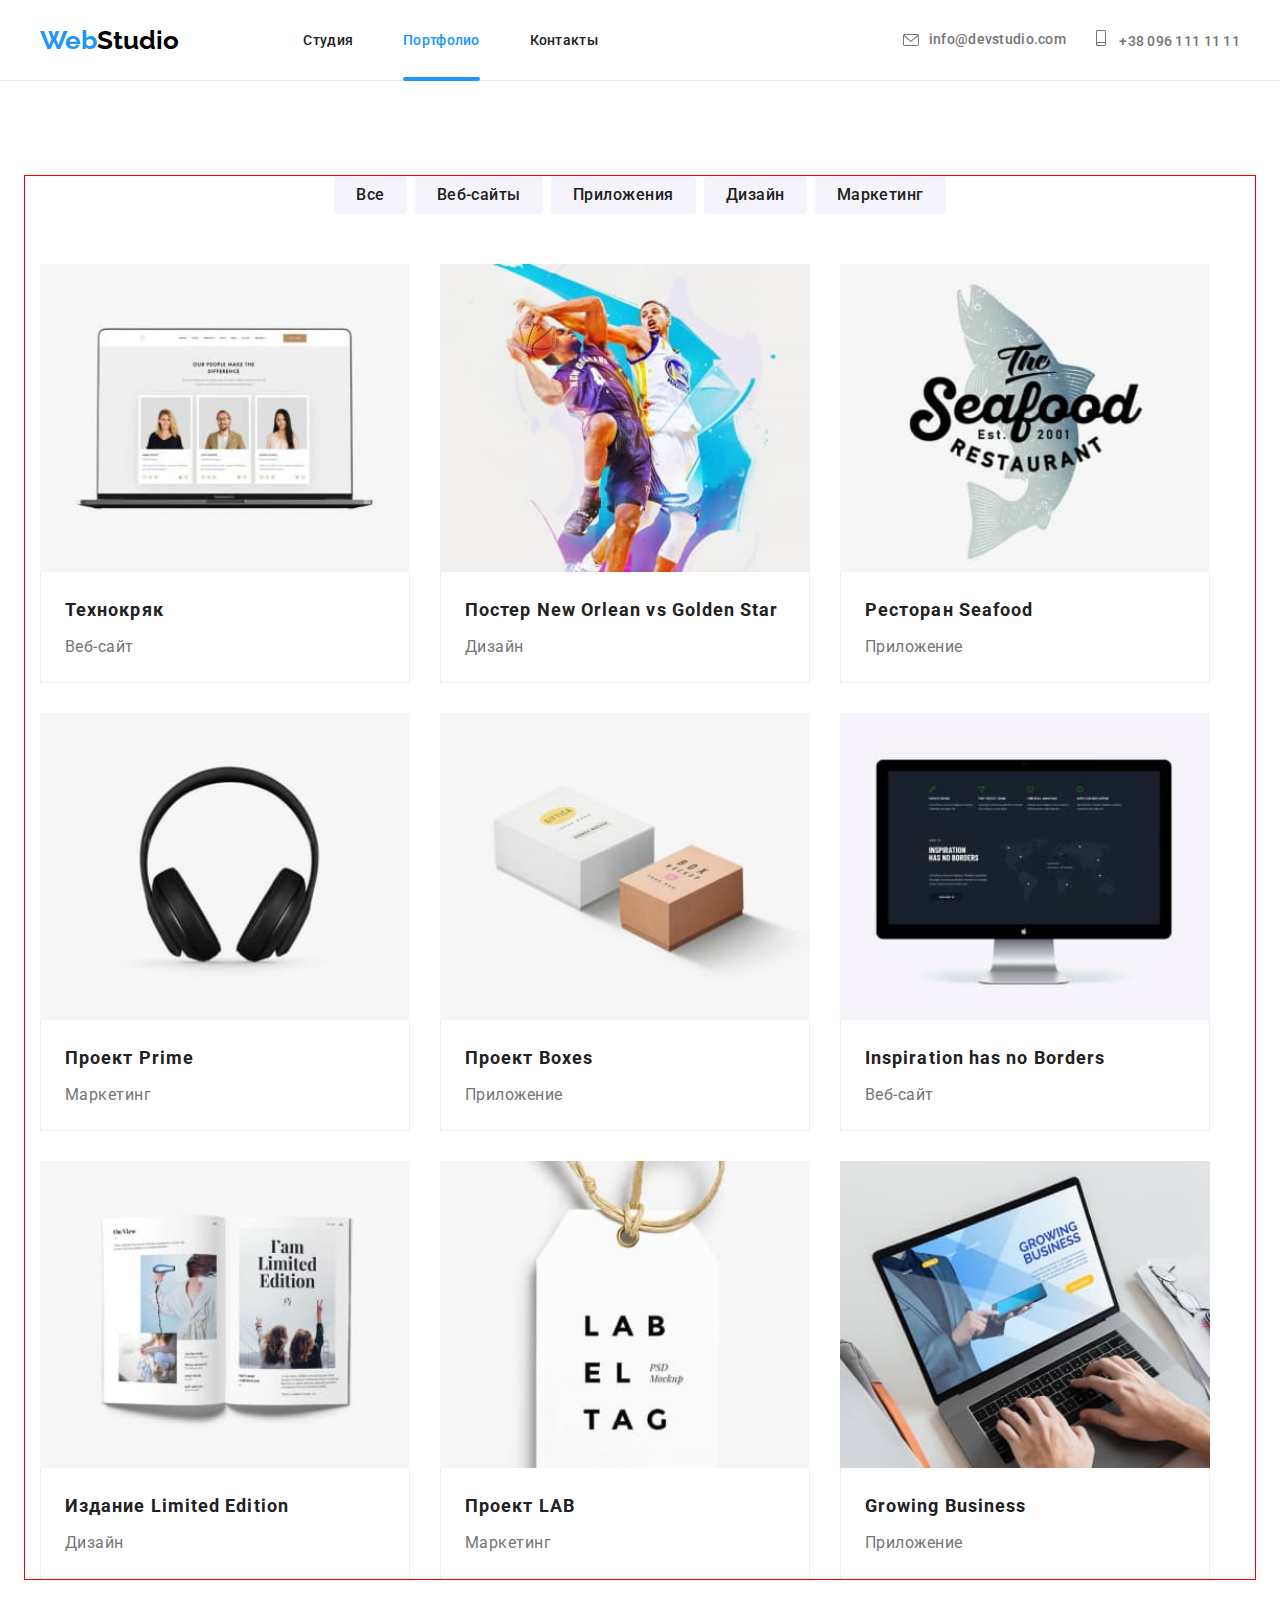
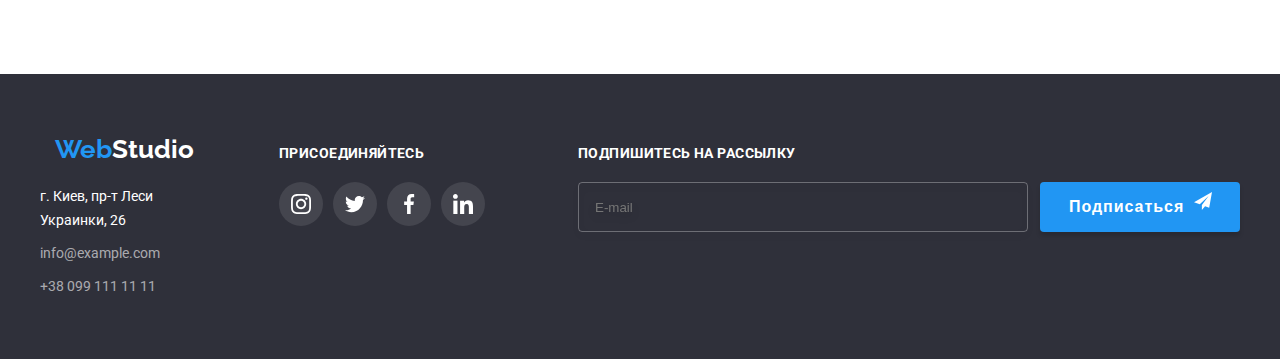
==== commit ddb29fde: "Добавляет Фото портфолио" ====
--- a/portfolio.html
+++ b/portfolio.html
@@ -62,6 +62,7 @@
           </li>
         </ul>
       </div>
+      </div>
     </header>
     <main>
       <section class="section-portfolio">
@@ -80,13 +81,16 @@
             <li>
               <a class="dev-link" href="">
                 <div class="dev-item">
-                  <img
-                    class="card-image"
-                    src="./imagesportfolio/teh.jpg"
+                  <picture>
+<source srcset="./imagesportfolio/mob/tehmob@1x.jpg, ./imagesportfolio/mob/tehmob@2x.jpg 2x" media="(max-width:767px)" sizes="(min-width: 1200px) 370px, (min-width: 768px) 354px, 450px" type="image/jpg">
+  <source srcset="./imagesportfolio/tab/tehtab@1x.jpg 1x, ./imagesportfolio/tab/tehtab@2x.jpg 2x" media="(min-width:768px)" sizes="(min-width: 1200px) 370px, (min-width: 768px) 354px, 450px" type="image/jpg">
+    <source srcset="./imagesportfolio/desk/tehdesk@1x.jpg 1x, ./imagesportfolio/desk/tehdesk@2x.jpg 2x" media="(min-width:1200px)" sizes="(min-width: 1200px) 370px, (min-width: 768px) 354px, 450px" type="image/jpg"> 
+                    <img
+                    class="card-image"
+                    src="./imagesportfolio/mob/tehmob@1x.jpg"
                     alt="Сайт Технокряк"
-                    width="370"
-                    height="294"
-                  />
+                    />
+                  </picture>
                   <p class="dev-text">
                     Технокряк это современная площадка распространения
                     коронавируса. Компании используют эту платформу для
@@ -103,13 +107,17 @@
             <li>
               <a class="dev-link" href=""
                 ><div class="dev-item">
-                  <img
-                    class="card-image"
-                    src="./imagesportfolio/neworleanvsgoldenstar.jpg"
+                  <picture>
+<source srcset="./imagesportfolio/mob/neworleanvsgoldenstarmob@1x.jpg 1x, ./imagesportfolio/mob/neworleanvsgoldenstarmob@2x.jpg 2x" media="(max-width:767px)" type="image/jpg">
+  <source srcset="./imagesportfolio/tab/neworleanvsgoldenstartab@x1.jpg 1x, ./imagesportfolio/tab/neworleanvsgoldenstartab@2x.jpg 2x" media="(min-width:768px)" type="image/jpg">
+    <source srcset="./imagesportfolio/desk/neworleanvsgoldenstardesk@1x.jpg 1x, ./imagesportfolio/desk/neworleanvsgoldenstardesk@2x.jpg 2x" media="(min-width:1200px)" type="image/jpg">
+                    <img
+                    class="card-image"
+                    src="./imagesportfolio/mob/neworleanvsgoldenstarmob@1x.jpg"
                     alt="Постер New Orlean vs Golden Star"
-                    width="370"
-                    height="294"
-                  />
+                  
+                    />
+                  </picture>
                   <p class="dev-text">
                     Технокряк это современная площадка распространения
                     коронавируса. Компании используют эту платформу для
@@ -125,13 +133,17 @@
             <li>
               <a class="dev-link" href=""
                 ><div class="dev-item">
-                  <img
-                    class="card-image"
-                    src="./imagesportfolio/seafood.jpg"
-                    alt="Логотип Seafood"
-                    width="370"
-                    height="294"
-                  />
+                  <picture>
+                    <source srcset="./imagesportfolio/mob/seafoodmob@1x.jpg 1x, ./imagesportfolio/mob/seafoodmob@2x.jpg 2x" media="(max-width:767px)" type="image/jpg">
+                      <source srcset="./imagesportfolio/tab/seafoodtab@1x.jpg 1x, ./imagesportfolio/tab/seafoodtab@2x.jpg 2x" media="(min-width:768px)" type="image/jpg">
+                        <source srcset="./imagesportfolio/desk/seafooddesk@1x.jpg 1x, ./imagesportfolio/desk/seafooddesk@2x.jpg 2x" media="(min-width:1200px)" type="image/jpg">
+                          <img
+                          class="card-image"
+                          src="./imagesportfolio/mob/seafoodmob@1x.jpg"
+                          alt="Логотип Seafood"
+                          
+                          />
+                        </picture>
                   <p class="dev-text">
                     Технокряк это современная площадка распространения
                     коронавируса. Компании используют эту платформу для
@@ -147,13 +159,17 @@
             <li>
               <a class="dev-link" href=""
                 ><div class="dev-item">
-                  <img
-                    class="card-image"
-                    src="./imagesportfolio/prime.jpg"
-                    alt="Наушники"
-                    width="370"
-                    height="294"
-                  />
+                  <picture>
+                    <source srcset="./imagesportfolio/mob/primemob@1x.jpg 1x, ./imagesportfolio/mob/primemob@2x.jpg 2x" media="(max-width:767px)" type="image/jpg">
+                      <source srcset="./imagesportfolio/tab/primetab@1x.jpg 1x, ./imagesportfolio/tab/primetab@2x.jpg 2x" media="(min-width:768px)" type="image/jpg">
+                        <source srcset="./imagesportfolio/desk/primedesk@1x.jpg 1x, ./imagesportfolio/desk/primedesk@2x.jpg 2x" media="(min-width:1200px)" type="image/jpg">
+                          <img
+                          class="card-image"
+                          src="./imagesportfolio/mob/primemob@1x.jpg"
+                          alt="Наушники"
+                        
+                          />
+                        </picture>
                   <p class="dev-text">
                     Технокряк это современная площадка распространения
                     коронавируса. Компании используют эту платформу для
@@ -169,13 +185,17 @@
             <li>
               <a class="dev-link" href=""
                 ><div class="dev-item">
-                  <img
-                    class="card-image"
-                    src="./imagesportfolio/boxes.jpg"
-                    alt="Две коробки"
-                    width="370"
-                    height="294"
-                  />
+                  <picture>
+                    <source srcset="./imagesportfolio/mob/boxesmob@1x.jpg 1x, ./imagesportfolio/mob/boxesmob@2x.jpg 2x" media="(max-width:767px)" type="image/jpg">
+                      <source srcset="./imagesportfolio/tab/boxestab@1x.jpg 1x, ./imagesportfolio/tab/boxestab@2x.jpg 2x" media="(min-width:768px)" type="image/jpg">
+                        <source srcset="./imagesportfolio/desk/bookdesk@1x.jpg 1x, ./imagesportfolio/desk/bookdesk@2x.jpg 2x" media="(min-width:1200px)" type="image/jpg">
+                          <img
+                          class="card-image"
+                          src="./imagesportfolio/mob/boxesmob@1x.jpg"
+                          alt="Две коробки"
+                        
+                          />
+                        </picture>
                   <p class="dev-text">
                     Технокряк это современная площадка распространения
                     коронавируса. Компании используют эту платформу для
@@ -191,14 +211,18 @@
             <li>
               <a class="dev-link" href=""
                 ><div class="dev-item">
-                  <img
-                    class="card-image"
-                    src="./imagesportfolio/monitor.jpg"
+                  <picture>
+                    <source srcset="./imagesportfolio/mob/monitormob@1x.jpg 1x, ./imagesportfolio/mob/monitormob@2x.jpg 2x" media="(max-width:767px)" type="image/jpg">
+                      <source srcset="./imagesportfolio/tab/monitortab@1x.jpg 1x, ./imagesportfolio/tab/monitortab@2x.jpg 2x" media="(min-width:768px)" type="image/jpg">
+                        <source srcset="./imagesportfolio/desk/monitordesk@1x.jpg 1x, ./imagesportfolio/desk/monitordesk@2x.jpg 2x" media="(min-width:1200px)" type="image/jpg">
+                    <img
+                    class="card-image"
+                    src="./imagesportfolio/mob/monitormob@1x.jpg"
                     alt="Монитор"
-                    width="370"
-                    height="294"
-                  />
-                  <p class="dev-text">
+                  
+                    />
+                  </picture>
+                    <p class="dev-text">
                     Технокряк это современная площадка распространения
                     коронавируса. Компании используют эту платформу для
                     цифрового шпионажа и атак на защищённые сервера конкурентов.
@@ -213,14 +237,19 @@
             <li>
               <a class="dev-link" href=""
                 ><div class="dev-item">
-                  <img
-                    class="card-image"
-                    src="./imagesportfolio/book.jpg"
+                  <picture>
+                    <source srcset="./imagesportfolio/mob/boxesmob@1x.jpg 1x, ./imagesportfolio/mob/boxesmob@2x.jpg 2x" media="(max-width:767px)" type="image/jpg">
+                      <source srcset="./imagesportfolio/tab/booktab@1x.jpg 1x, ./imagesportfolio/tab/booktab@2x.jpg 2x" media="(min-width:768px)" type="image/jpg">
+                        <source srcset="./imagesportfolio/desk/bookdesk@1x.jpg 1x, ./imagesportfolio/desk/bookdesk@1x.jpg 2x" media="(min-width:1200px)" type="image/jpg">
+
+                    <img
+                    class="card-image"
+                    src="./imagesportfolio/mob/bookmob@1x.jpg"
                     alt="Книга"
-                    width="370"
-                    height="294"
-                  />
-                  <p class="dev-text">
+                  
+                    />
+                  </picture>
+                    <p class="dev-text">
                     Технокряк это современная площадка распространения
                     коронавируса. Компании используют эту платформу для
                     цифрового шпионажа и атак на защищённые сервера конкурентов.
@@ -235,13 +264,18 @@
             <li>
               <a class="dev-link" href=""
                 ><div class="dev-item">
-                  <img
-                    class="card-image"
-                    src="./imagesportfolio/lab.jpg"
+                  <picture>
+                    <source srcset="./imagesportfolio/mob/labmob@1x.jpg 1x, ./imagesportfolio/mob/labmob@2x.jpg 2x" media="(max-width:767px)" type="image/jpg">
+                      <source srcset="./imagesportfolio/tab/labtab@1x.jpg 1x, ./imagesportfolio/tab/labtab@2x.jpg 2x" media="(min-width:768px)" type="image/jpg">
+                        <source srcset="./imagesportfolio/desk/labdesk@1x.jpg 1x, ./imagesportfolio/desk/labdesk@2x.jpg 2x" media="(min-width:1200px)" type="image/jpg">
+
+                    <img
+                    class="card-image"
+                    src="./imagesportfolio/mob/labmob@1x.jpg"
                     alt="Логотип LAB"
-                    width="370"
-                    height="294"
-                  />
+                  
+                    />
+                  </picture>
                   <p class="dev-text">
                     Технокряк это современная площадка распространения
                     коронавируса. Компании используют эту платформу для
@@ -257,13 +291,17 @@
             <li>
               <a class="dev-link" href=""
                 ><div class="dev-item">
-                  <img
-                    class="card-image"
-                    src="./imagesportfolio/growing.jpg"
+                  <picture>
+                    <source srcset="./imagesportfolio/mob/growingmob@1x.jpg 1x, ./imagesportfolio/mob/growingmob@2x.jpg 2x" media="(max-width:767px)" type="image/jpg">
+                      <source srcset="./imagesportfolio/tab/growingtab@1x.jpg 1x, ./imagesportfolio/tab/growingtab@2x.jpg 2x" media="(min-width:768px)" type="image/jpg">
+                        <source srcset="./imagesportfolio/desk/growingdesk@1x.jpg 1x, ./imagesportfolio/desk/growingdesk@2.jpg 2x" media="(min-width:1200px)" type="image/jpg">
+                    <img
+                    class="card-image"
+                    src="./imagesportfolio/mob/growingmob@1x.jpg"
                     alt="Работа за ноутбуком"
-                    width="370"
-                    height="294"
-                  />
+                  
+                    />
+                  </picture>
                   <p class="dev-text">
                     Технокряк это современная площадка распространения
                     коронавируса. Компании используют эту платформу для
--- a/css/main.min.css
+++ b/css/main.min.css
@@ -1,2 +1,2 @@
-.container{margin-left:auto;margin-right:auto;padding-left:15px;padding-right:15px}@media screen and (min-width: 480px){.container{width:480px}}@media screen and (min-width: 768px){.container{width:768px}}@media screen and (min-width: 1200px){.container{width:1200px}}body{font-family:"Roboto",sans-serif;margin:0px}a{text-decoration:none}li{list-style:none}img{display:block;max-width:100%;height:auto}.page-header{border-bottom:1px solid #ececec;position:relative}@media screen and (min-width: 480px){.page-header .container .container{width:480px}}@media screen and (min-width: 480px) and (max-width: 767px){.page-header .container{position:fixed;top:0;left:0;display:-webkit-box;display:-ms-flexbox;display:flex;-webkit-box-align:center;-ms-flex-align:center;align-items:center;-webkit-box-pack:justify;-ms-flex-pack:justify;justify-content:space-between;min-height:60px;width:100%;background-color:#fff}}@media screen and (min-width: 480px) and (min-width: 768px){.page-header .container{width:768px;display:-webkit-box;display:-ms-flexbox;display:flex;-webkit-box-align:center;-ms-flex-align:center;align-items:center;min-height:80px}}@media screen and (min-width: 480px) and (min-width: 1200px){.page-header .container{width:1200px;padding-left:15px;padding-right:15px;display:-webkit-box;display:-ms-flexbox;display:flex;-webkit-box-pack:justify;-ms-flex-pack:justify;justify-content:space-between;-webkit-box-align:center;-ms-flex-align:center;align-items:center}}.nav{display:-webkit-box;display:-ms-flexbox;display:flex;-webkit-box-align:center;-ms-flex-align:center;align-items:center;-webkit-box-pack:center;-ms-flex-pack:center;justify-content:center}@media screen and (min-width: 768px){.nav{display:-webkit-box;display:-ms-flexbox;display:flex;-webkit-box-align:end;-ms-flex-align:end;align-items:flex-end;margin-left:88px}}@media screen and (min-width: 1200px){.nav{-webkit-box-align:center;-ms-flex-align:center;align-items:center;display:-webkit-box;display:-ms-flexbox;display:flex;margin-left:93px}}.logoweb{font-family:"Raleway",sans-serif;font-weight:700;font-size:26px;line-height:1.17;color:#2196f3}.accent{font-family:"Raleway",sans-serif;color:#000000;font-weight:700;font-size:26px;line-height:1.17}.menu-button{display:-webkit-inline-box;display:-ms-inline-flexbox;display:inline-flex;margin:0;padding:0px;border:none;background-color:transparent}.menu-button:hover,.menu-button:focus{fill:#2196f3}.menu-button .icon-close{display:none}.menu-button.is-open .icon-close{display:block}.menu-button.is-open .icon-menu{display:none}@media screen and (min-width: 768px){.menu-button{display:none}}@media screen and (max-width: 767px){.menu-container{display:none;position:absolute;text-align:center;left:0%;top:100%;width:100%;background-color:#fff;-webkit-box-shadow:0px 4px 8px rgba(0,0,0,0.04),0px 2px 4px rgba(0,0,0,0.08),0px 1px 3px rgba(0,0,0,0.16);box-shadow:0px 4px 8px rgba(0,0,0,0.04),0px 2px 4px rgba(0,0,0,0.08),0px 1px 3px rgba(0,0,0,0.16);padding-top:60px;padding-left:140;padding-right:140;padding-bottom:60px}.menu-container.is-open{display:block}}@media screen and (min-width: 768px){.menu-container{display:-webkit-box;display:-ms-flexbox;display:flex}}@media screen and (min-width: 1200px){.menu-container{-webkit-box-align:center;-ms-flex-align:center;align-items:center}}@media screen and (max-width: 767px){.site-nav{margin:0px;padding:0px;margin-bottom:60px}}@media screen and (min-width: 768px){.site-nav{display:-webkit-box;display:-ms-flexbox;display:flex;font-size:14px;margin-bottom:0px;margin-top:0px;padding:0px}}@media screen and (min-width: 1200px){.site-nav{-webkit-box-align:center;-ms-flex-align:center;align-items:center}}@media screen and (min-width: 768px){.site-nav :not(:last-child){margin-right:50px}}.site-nav a{display:inline-block}.site-nav .link.current{color:#2196f3;margin-bottom:8px}@media screen and (min-width: 1200px){.site-nav .link.current{margin-bottom:0px}}@media screen and (min-width: 1200px){.site-nav .link{margin-right:0px}}@media screen and (max-width: 767px){.site-nav li:not(:last-child){margin-bottom:40px;margin-top:0;margin-right:0;margin-left:0}}@media screen and (max-width: 767px){.link{font-weight:500;font-size:18px;line-height:1.17;letter-spacing:0.02em;color:#212121;-webkit-transition:color 250ms cubic-bezier(0.4, 0, 0.2, 1);transition:color 250ms cubic-bezier(0.4, 0, 0.2, 1)}}@media screen and (min-width: 768px){.link{display:-webkit-box;display:-ms-flexbox;display:flex;-webkit-box-align:center;-ms-flex-align:center;align-items:center;margin-bottom:10px;font-weight:500;font-size:14px;line-height:1.17;letter-spacing:0.02em;color:#212121;-webkit-transition:color 250ms cubic-bezier(0.4, 0, 0.2, 1);transition:color 250ms cubic-bezier(0.4, 0, 0.2, 1)}}@media screen and (min-width: 1200px){.link{margin-right:30px;padding-top:32px;padding-bottom:32px;-webkit-box-pack:justify;-ms-flex-pack:justify;justify-content:space-between;font-size:14px;margin-bottom:0px}}.link:hover,.link:focus{color:#2196f3}@media screen and (min-width: 480px){.link:not(:last-child){margin-bottom:40px}}.link.current{position:relative}.link-tel{color:#757575;font-weight:500;font-size:14px;line-height:1.14;letter-spacing:0.02em;-webkit-transition:color 250ms cubic-bezier(0.4, 0, 0.2, 1);transition:color 250ms cubic-bezier(0.4, 0, 0.2, 1)}.link-tel:hover,.link-tel:focus{color:#2196f3}@media screen and (min-width: 768px){.link-tel{font-size:12px;line-height:1.16;letter-spacing:0.02em}}@media screen and (min-width: 1200px){.link-tel{padding-top:32px;padding-bottom:32px;font-size:14px}}@media screen and (max-width: 767px){.site-contacts{padding-left:0px;padding:0px;margin-bottom:0px;margin-top:0px}}@media screen and (min-width: 768px){.site-contacts{margin:0px;padding-left:0px;margin-left:84px}}@media screen and (min-width: 1200px){.site-contacts{display:-webkit-box;display:-ms-flexbox;display:flex;-webkit-box-align:center;-ms-flex-align:center;align-items:center;margin-left:305px}}@media screen and (min-width: 768px){.site-contacts .link{font-size:12px;line-height:1.16;letter-spacing:0.02em}}@media screen and (min-width: 768px){.site-contacts .link{font-size:14px;line-height:1.14;letter-spacing:0.02em}}@media screen and (max-width: 767px){.site-contacts li:first-child{margin-bottom:16px}}.item:not(:last-child){position:relative}.current::before{content:"";position:absolute;left:0px;height:4px;display:block;width:100%;background-color:#2196f3;border-bottom-left-radius:4px;border-bottom-right-radius:4px;border-top-left-radius:4px;border-top-right-radius:4px;bottom:-12px;-webkit-box-sizing:border-box;box-sizing:border-box}@media screen and (min-width: 768px){.current::before{bottom:-28px}}@media screen and (min-width: 1200px){.current::before{bottom:-1px}}.site-contacts .link{color:#757575;-webkit-transition:color 250ms cubic-bezier(0.4, 0, 0.2, 1);transition:color 250ms cubic-bezier(0.4, 0, 0.2, 1)}.site-contacts .link:hover,.site-contacts .link:focus{color:#2196f3}.section-title{color:#212121;margin:0px}.icon{fill:currentColor;margin-right:10px}.hero{background:#c4c4c4;text-align:center;padding-top:118px;padding-bottom:118px}@media screen and (max-width: 767px){.hero{margin-bottom:0px;margin-left:0px;margin-right:0px;margin-top:60px}}.overlay{border:1px solid #000000;height:400px;max-width:480px;margin-left:auto;margin-right:auto;background-image:-webkit-gradient(linear, left top, right top, from(rgba(47,48,58,0.4)), to(rgba(47,48,58,0.4))),url(..//..//images/hero-mobile@1x.jpg);background-image:linear-gradient(to right, rgba(47,48,58,0.4), rgba(47,48,58,0.4)),url(..//..//images/hero-mobile@1x.jpg);background-size:cover;background-repeat:no-repeat;background-position:center}@media screen and (-webkit-min-device-pixel-ratio: 2), screen and (min-resolution: 192dpi), screen and (min-resolution: 2dppx){.overlay{background-image:-webkit-gradient(linear, left top, right top, from(rgba(47,48,58,0.4)), to(rgba(47,48,58,0.4))),url(..//..//images/hero-mobile@2x.jpg);background-image:linear-gradient(to right, rgba(47,48,58,0.4), rgba(47,48,58,0.4)),url(..//..//images/hero-mobile@2x.jpg);background-size:cover;background-repeat:no-repeat;background-position:center}}@media screen and (min-width: 768px){.overlay{height:400px;max-width:1600px;background-image:-webkit-gradient(linear, left top, right top, from(rgba(47,48,58,0.4)), to(rgba(47,48,58,0.4))),url(..//..//images/hero-tablet@1x.jpg);background-image:linear-gradient(to right, rgba(47,48,58,0.4), rgba(47,48,58,0.4)),url(..//..//images/hero-tablet@1x.jpg);background-size:cover;background-repeat:no-repeat;background-position:center}}@media screen and (min-width: 768px) and (-webkit-min-device-pixel-ratio: 2), screen and (min-width: 768px) and (min-resolution: 192dpi), screen and (min-width: 768px) and (min-resolution: 2dppx){.overlay{background-image:-webkit-gradient(linear, left top, right top, from(rgba(47,48,58,0.4)), to(rgba(47,48,58,0.4))),url(..//../images/hero-tablet@2x.jpg);background-image:linear-gradient(to right, rgba(47,48,58,0.4), rgba(47,48,58,0.4)),url(..//../images/hero-tablet@2x.jpg)}}@media screen and (min-width: 768px) and (min-width: 1200px){.overlay{height:600px;max-width:1600px}}.hero .container{display:-webkit-box;display:-ms-flexbox;display:flex;-webkit-box-orient:vertical;-webkit-box-direction:normal;-ms-flex-direction:column;flex-direction:column;-webkit-box-align:center;-ms-flex-align:center;align-items:center}.hero-title{color:#fff;font-weight:900;font-size:26px;line-height:1.61;text-align:center;letter-spacing:0.06em;text-transform:uppercase;margin-top:0px;margin-bottom:30px}@media screen and (min-width: 1200px){.hero-title{font-size:44px;line-height:1.36}}.hero button{background:#2196f3;color:#fff;font-family:"Roboto",sans-serif;font-weight:700;font-size:16px;line-height:1.88;-webkit-box-align:center;-ms-flex-align:center;align-items:center;text-align:center;border-radius:4px;padding:10px 32px;margin:0px;border:0px;cursor:pointer;min-width:200px}.section-features{background:#fff;padding-top:60px;padding-bottom:60px}.features{text-align:center;margin-top:0px;margin-bottom:0px;padding-left:0px}@media screen and (min-width: 768px){.features{display:-webkit-box;display:-ms-flexbox;display:flex;-ms-flex-wrap:wrap;flex-wrap:wrap;margin-right:0px;margin-left:0px;margin-top:0px;margin-bottom:0px}}@media screen and (min-width: 1200px){.features{-ms-flex-wrap:nowrap;flex-wrap:nowrap}}.features-icon{padding:25px;margin-bottom:30px;text-align:center;background-color:#f5f4fa}.features-icon .icon{width:70px;height:70px;margin:0px}.features p{margin-top:10px;margin-bottom:0px}.features li:not(:last-child){margin-bottom:30px}@media screen and (min-width: 768px){.features li:nth-child(-n+2){margin-bottom:30px}}@media screen and (min-width: 768px){.features li:nth-child(2n+1){margin-right:30px}}@media screen and (min-width: 768px){.features li{width:calc((100% - 30px) / 2)}}@media screen and (min-width: 1200px){.features li:not(:last-child){margin-right:30px;margin-bottom:0px}}@media screen and (min-width: 1200px){.features li{width:calc((100% - 3 * 30px) / 4)}}.section-features .section-title{font-weight:700;font-size:14px;line-height:16px;letter-spacing:0.03em;text-transform:uppercase}@media screen and (min-width: 768px){.section-features .section-title{text-align:start}}.section-features .text{font-weight:400;font-size:14px;line-height:1.71;text-align:left;vertical-align:Top;letter-spacing:3%;color:#757575;letter-spacing:0.03em}@media screen and (max-width: 1199px){.section-work{display:none}}.section-work .section-title{font-weight:700;font-size:36px;line-height:1.17;text-align:center;letter-spacing:0.03em;display:block;margin-bottom:50px}.work{display:-webkit-box;display:-ms-flexbox;display:flex;-webkit-box-orient:vertical;-webkit-box-direction:normal;-ms-flex-direction:column;flex-direction:column;-webkit-box-align:center;-ms-flex-align:center;align-items:center}.section-work ul{margin-top:0;font-weight:700;font-size:36px;line-height:1.17;text-align:center;letter-spacing:0.03em;display:-webkit-box;display:-ms-flexbox;display:flex;padding-left:0px;margin-bottom:0px}.section-work li:not(:last-child){margin-right:30px}.section-work li{position:relative}.work p{display:inline-block;font-size:14px;font-weight:700;line-height:1.14;letter-spacing:0.03em;text-align:center;text-transform:uppercase;color:#fff;position:absolute;width:100%;margin:0px;background-color:rgba(47,48,58,0.8);bottom:0px;left:0px;padding-top:27px;padding-bottom:27px}.section-team{background:#f5f4fa;padding-bottom:60px;padding-top:60px}.staff-list{margin-top:30px;margin-bottom:0px;padding-left:0px}@media screen and (min-width: 768px){.staff-list{display:-webkit-box;display:-ms-flexbox;display:flex;-ms-flex-wrap:wrap;flex-wrap:wrap}}.team-card{width:450px;text-align:center;background:#fff;-webkit-box-shadow:0px 1px 3px rgba(0,0,0,0.12),0px 1px 1px rgba(0,0,0,0.14),0px 2px 1px rgba(0,0,0,0.2);box-shadow:0px 1px 3px rgba(0,0,0,0.12),0px 1px 1px rgba(0,0,0,0.14),0px 2px 1px rgba(0,0,0,0.2);border-radius:0px 0px 4px 4px}@media screen and (min-width: 768px){.team-card{width:354px}}@media screen and (min-width: 1200px){.team-card{width:270px}}@media screen and (min-width: 768px){.team-card:nth-child(-n+2){margin-bottom:30px}}@media screen and (min-width: 768px){.team-card:nth-child(2n+1){margin-right:30px}}@media screen and (min-width: 1200px){.team-card:not(:last-child){margin-right:30px;margin-bottom:0px}}.section-team .section-title{font-weight:700;font-size:28px;line-height:1.17;text-align:center;vertical-align:Top;letter-spacing:3%}@media screen and (min-width: 1200px){.section-team .section-title{font-size:36px}}.section-team .title-name{font-weight:500;font-size:16px;line-height:1.19;text-align:Center;vertical-align:Top;letter-spacing:3%;margin-bottom:0px;margin-top:0px}.our-team{padding:30px 32px}.network{display:-webkit-box;display:-ms-flexbox;display:flex;margin-top:16px;padding:0px;-webkit-box-pack:center;-ms-flex-pack:center;justify-content:center}.network-link{display:-webkit-box;display:-ms-flexbox;display:flex;-webkit-box-pack:center;-ms-flex-pack:center;justify-content:center;-webkit-box-align:center;-ms-flex-align:center;align-items:center;width:44px;height:44px;border-radius:50%;color:#afb1b8;background-color:rgba(255,255,255,0.1);-webkit-transition:color 250ms cubic-bezier(0.4, 0, 0.2, 1),background-color 250ms cubic-bezier(0.4, 0, 0.2, 1);transition:color 250ms cubic-bezier(0.4, 0, 0.2, 1),background-color 250ms cubic-bezier(0.4, 0, 0.2, 1)}.network-link:hover,.network-link:focus{background-color:#2196f3;color:#fff}.net-soc{fill:currentColor}.section-team p{font-size:16px;line-height:1.19;text-align:Center;vertical-align:Top;letter-spacing:3%;color:#757575;margin-top:10px;margin-bottom:0px}.section-clients{padding-top:60px;padding-bottom:60px}@media screen and (min-width: 1200px){.section-clients{padding-top:94px;padding-bottom:94px}}.section-clients h2{font-weight:700;font-size:28px;line-height:1.17;text-align:center;letter-spacing:0.03em;padding:0px;margin:0px;margin-bottom:30px}@media screen and (min-width: 1200px){.section-clients h2{margin-bottom:50px;font-size:36px}}.icon-clients{display:-webkit-box;display:-ms-flexbox;display:flex;-ms-flex-wrap:wrap;flex-wrap:wrap;-webkit-box-align:center;-ms-flex-align:center;align-items:center;-webkit-box-pack:center;-ms-flex-pack:center;justify-content:center;padding-left:0px;margin:0px}@media screen and (min-width: 1200px){.icon-clients{-ms-flex-wrap:nowrap;flex-wrap:nowrap}}.icon-clients li{width:210px}@media screen and (min-width: 768px){.icon-clients li{width:226px}}@media screen and (min-width: 1200px){.icon-clients li{width:170px}}@media screen and (max-width: 767px){.icon-clients li:nth-child(2n+1){margin-right:30px}}@media screen and (max-width: 767px){.icon-clients li:nth-child(-n+4){margin-bottom:30px}}@media screen and (min-width: 768px){.icon-clients li:not(:nth-child(3n)){margin-right:30px}}@media screen and (min-width: 768px){.icon-clients li:nth-child(-n+3){margin-bottom:30px}}@media screen and (min-width: 1200px){.icon-clients li:not(:last-child){margin-right:30px;margin-bottom:0px}}.section-clients a{padding:0px;margin:0px}.logo-company{display:block;width:100%;height:90px;border:1px solid;border-radius:4px;display:-webkit-box;display:-ms-flexbox;display:flex;-webkit-box-pack:center;-ms-flex-pack:center;justify-content:center;-webkit-box-align:center;-ms-flex-align:center;align-items:center;color:#afb1b8;-webkit-transition:color 250ms cubic-bezier(0.4, 0, 0.2, 1),border 250ms cubic-bezier(0.4, 0, 0.2, 1);transition:color 250ms cubic-bezier(0.4, 0, 0.2, 1),border 250ms cubic-bezier(0.4, 0, 0.2, 1)}.logo-company:hover{color:#2196f3}.logo-company:focus{color:#2196f3}.icon-company{border-radius:0px;padding:0px;margin:0px;fill:currentColor}.footer{background:#2f303a;padding-top:60px;padding-bottom:60px}@media screen and (min-width: 768px){.footer .container{display:-webkit-box;display:-ms-flexbox;display:flex;-ms-flex-wrap:wrap;flex-wrap:wrap;-webkit-box-pack:center;-ms-flex-pack:center;justify-content:center;text-align:center;-webkit-box-align:baseline;-ms-flex-align:baseline;align-items:baseline}}@media screen and (min-width: 1200px){.footer .container{-ms-flex-wrap:nowrap;flex-wrap:nowrap}}.footer .foot{display:block;display:-webkit-box;display:-ms-flexbox;display:flex;-webkit-box-orient:vertical;-webkit-box-direction:normal;-ms-flex-direction:column;flex-direction:column;-webkit-box-align:center;-ms-flex-align:center;align-items:center;margin-bottom:60px}@media screen and (min-width: 768px){.footer .foot{margin-right:165px}}@media screen and (min-width: 1200px){.footer .foot{margin-right:70px;margin-bottom:0px}}.foot ul{padding-left:0px;margin-top:0px;margin-bottom:0px}.foot li:first-child{margin-bottom:9px}.footer .logoweb{font-family:"Raleway",sans-serif;font-weight:700;font-size:26px;line-height:1.17;color:#2196f3}.footer address{margin-top:20px;text-align:center}@media screen and (min-width: 1200px){.footer address{text-align:left}}.footer .accent{font-family:"Raleway",sans-serif;color:#fff;font-weight:700;font-size:26px;line-height:1.17}.footer p{font-style:normal;font-size:14px;line-height:1.71;text-align:Left;vertical-align:Top;letter-spacing:3%;color:#fff;margin-bottom:9px;margin-top:0px}.address a{font-style:normal;font-size:14px;line-height:1.71;text-align:left;vertical-align:Top;letter-spacing:3%;color:rgba(255,255,255,0.6)}.social{text-align:center;margin-bottom:60px}@media screen and (min-width: 768px){.social{margin:0px}}@media screen and (min-width: 1200px){.social{margin-right:93px;text-align:left}}.social b{font-style:normal;font-weight:700;font-size:14px;line-height:1.14;letter-spacing:0.03em;text-transform:uppercase;color:#fff}.social-link{display:-webkit-box;display:-ms-flexbox;display:flex;-webkit-box-pack:center;-ms-flex-pack:center;justify-content:center;padding:0px;margin-top:20px;margin-bottom:0px}.social-link li:not(:last-child){margin-right:10px}.soc{width:44px;height:44px;display:-webkit-box;display:-ms-flexbox;display:flex;-webkit-box-pack:center;-ms-flex-pack:center;justify-content:center;-webkit-box-align:center;-ms-flex-align:center;align-items:center;border-radius:50%;color:#fff;background-color:rgba(255,255,255,0.1);-webkit-transition:background-color 250ms cubic-bezier(0.4, 0, 0.2, 1);transition:background-color 250ms cubic-bezier(0.4, 0, 0.2, 1)}.soc:hover,.soc:focus{background-color:#2196f3}.foot-icon{fill:currentColor}.footer-form p{font-weight:700;font-size:14px;line-height:1.14;letter-spacing:0.03em;text-transform:uppercase;color:#fff;margin-bottom:20px;text-align:center}@media screen and (min-width: 1200px){.footer-form p{text-align:left}}.mail-ent{text-align:center}@media screen and (min-width: 1200px){.mail-ent{display:-webkit-box;display:-ms-flexbox;display:flex}}.footer-input{width:358px;height:50px;left:815px;top:2785px;padding-left:16px;padding-top:15px;padding-bottom:15px;margin-bottom:20px;border:1px solid rgba(255,255,255,0.3);-webkit-box-sizing:border-box;box-sizing:border-box;-webkit-filter:drop-shadow(0px 4px 4px rgba(0,0,0,0.15));filter:drop-shadow(0px 4px 4px rgba(0,0,0,0.15));border-radius:4px;background:inherit;color:#fff}@media screen and (min-width: 480px){.footer-input{min-width:450px}}@media screen and (min-width: 480px) and (min-width: 1200px){.footer-input{margin-bottom:0px;margin-right:12px}}.footer-button{display:-webkit-box;display:-ms-flexbox;display:flex;text-align:center;width:200px;height:50px;margin-top:0px;margin-right:auto;margin-left:auto;padding-bottom:10px;padding-top:10px;padding-left:29px;background:#2196f3;-webkit-box-shadow:0px 4px 4px rgba(0,0,0,0.15);box-shadow:0px 4px 4px rgba(0,0,0,0.15);border-radius:4px;border:none;cursor:pointer}.footer-button span{font-weight:700;font-size:16px;line-height:1.87;margin-right:10px;display:-webkit-box;display:-ms-flexbox;display:flex;-webkit-box-align:center;-ms-flex-align:center;align-items:center;text-align:center;letter-spacing:0.06em;color:#fff}.foot-send{fill:#fff;top:0px;right:2px}.backdrop{position:fixed;top:0px;left:0px;width:100%;height:100%;overflow-y:scroll;background-color:rgba(0,0,0,0.2);-webkit-transition:opacity 1500ms cubic-bezier(0.25, 0.1, 0.25, 1);transition:opacity 1500ms cubic-bezier(0.25, 0.1, 0.25, 1)}@media screen and (max-width: 479px){.backdrop{padding:94px 5px}}.backdrop.is-hidden{opacity:0;pointer-events:none}.modal{position:relative;padding:40px;background:#fff;-webkit-box-shadow:0px 1px 3px rgba(0,0,0,0.12),0px 1px 1px rgba(0,0,0,0.14),0px 2px 1px rgba(0,0,0,0.2);box-shadow:0px 1px 3px rgba(0,0,0,0.12),0px 1px 1px rgba(0,0,0,0.14),0px 2px 1px rgba(0,0,0,0.2);border-radius:4px;max-width:100%;overflow-x:hidden}@media screen and (min-width: 480px){.modal{position:absolute;top:50%;left:50%;-webkit-transform:translate(-50%, -50%);transform:translate(-50%, -50%);width:450px;height:609px}}@media screen and (min-width: 1200px){.modal{width:528px;height:581px}}.modal-closed{position:absolute;top:8px;right:8px;display:-webkit-box;display:-ms-flexbox;display:flex;-webkit-box-pack:center;-ms-flex-pack:center;justify-content:center;-webkit-box-align:center;-ms-flex-align:center;align-items:center;width:30px;height:30px;padding:0px;border:1px solid rgba(0,0,0,0.1);background-size:cover;background-repeat:no-repeat;background-color:transparent;color:#000000;cursor:pointer;border-radius:50%;-webkit-transition:color 250ms cubic-bezier(0.4, 0, 0.2, 1);transition:color 250ms cubic-bezier(0.4, 0, 0.2, 1)}.modal-closed:hover,.modal-closed:focus{color:#2196f3}.closed{fill:currentColor}.form{margin:0px}.form h2{margin:0px;margin-bottom:12px;font-weight:700;font-size:20px;line-height:1.15;text-align:center;letter-spacing:0.03em;color:#212121}.form-field{display:-webkit-box;display:-ms-flexbox;display:flex;-webkit-box-orient:vertical;-webkit-box-direction:normal;-ms-flex-direction:column;flex-direction:column;margin:0px;margin-bottom:20px}@media screen and (min-width: 480px){.form-input:not(:last-child){margin-bottom:10px}}.form-input{border:1px solid rgba(33,33,33,0.2);border-radius:4px;max-width:448px;padding:11px 42px;-webkit-transition:border 250ms cubic-bezier(0.4, 0, 0.2, 1);transition:border 250ms cubic-bezier(0.4, 0, 0.2, 1);outline:none}.form-input:focus-within{border:1px solid #2196f3}.form-label{display:-webkit-box;display:-ms-flexbox;display:flex;-webkit-box-orient:vertical;-webkit-box-direction:normal;-ms-flex-direction:column;flex-direction:column}.form-label:focus-within{fill:#2196f3}.form-label span{font-size:14px;font-weight:400;line-height:1.71;letter-spacing:0.03em;color:#757575}.form-label a{font-size:14px;font-weight:400;line-height:1.71;letter-spacing:0.03em;color:#2196f3;text-decoration:underline}.form-icon{position:absolute;top:54%;left:12px;-webkit-transform:translateY(-50%);transform:translateY(-50%);-webkit-transition:fill 250ms cubic-bezier(0.4, 0, 0.2, 1);transition:fill 250ms cubic-bezier(0.4, 0, 0.2, 1)}.comment{min-height:120px;padding:12px 16px}.form-input::-webkit-input-placeholder{font-weight:400;font-size:12px;line-height:1.17;letter-spacing:0.01em;color:rgba(117,117,117,0.5)}.form-input:-ms-input-placeholder{font-weight:400;font-size:12px;line-height:1.17;letter-spacing:0.01em;color:rgba(117,117,117,0.5)}.form-input::-ms-input-placeholder{font-weight:400;font-size:12px;line-height:1.17;letter-spacing:0.01em;color:rgba(117,117,117,0.5)}.form-input::placeholder{font-weight:400;font-size:12px;line-height:1.17;letter-spacing:0.01em;color:rgba(117,117,117,0.5)}.checkbox{display:-webkit-box;display:-ms-flexbox;display:flex;-webkit-box-pack:center;-ms-flex-pack:center;justify-content:center}.form-label{position:relative}.checkbox .form-label{display:-webkit-box;display:-ms-flexbox;display:flex;-webkit-box-orient:horizontal;-webkit-box-direction:normal;-ms-flex-direction:row;flex-direction:row;-webkit-box-align:center;-ms-flex-align:center;align-items:center}.checkbox-input{position:absolute;width:1px;height:1px;margin:-1px;border:0px;padding:0px;clip:rect(0 0 0 0);overflow:hidden}.check::before{content:"";display:inline-block;margin-right:8px;width:16px;height:15px;background-image:url(..//images/icon/icon-check.svg);background-size:contain;background-repeat:no-repeat;background-position:center;border:2px solid #212121;border-radius:2px}.checkbox-input:checked+.check::before{border-color:#2196f3;background:#2196f3;background-image:url(..//images/icon/icon-check.svg);background-size:contain;background-origin:border-box}.checkbox-input:focus+.check::before{border-color:#2196f3;background-image:url(..//images/icon/icon-check.svg);background-size:contain;background-origin:border-box}.form-button{display:-webkit-box;display:-ms-flexbox;display:flex;-webkit-box-align:center;-ms-flex-align:center;align-items:center;text-align:center;min-width:200px;min-height:50px;margin:0px;margin-right:auto;margin-left:auto;margin-top:30px;padding:10px 55px;font-weight:700;font-size:16px;line-height:1.86;letter-spacing:0.06em;color:#fff;background-color:#2196f3;-webkit-box-shadow:0px 4px 4px rgba(0,0,0,0.15);box-shadow:0px 4px 4px rgba(0,0,0,0.15);border-radius:4px;border:none}.form-button:hover,.form-button:focus{background-color:#188ce8;-webkit-box-shadow:0px 4px 4px rgba(0,0,0,0.15);box-shadow:0px 4px 4px rgba(0,0,0,0.15);cursor:pointer}.section-portfolio{padding-top:94px;padding-bottom:94px}.portfolio{display:-webkit-box;display:-ms-flexbox;display:flex;-webkit-box-orient:vertical;-webkit-box-direction:normal;-ms-flex-direction:column;flex-direction:column}.nav-button{margin-top:0px;margin-bottom:0px;display:-webkit-box;display:-ms-flexbox;display:flex;-webkit-box-pack:center;-ms-flex-pack:center;justify-content:center;padding-left:0px}@media screen and (max-width: 767px){.nav-button{display:-webkit-box;display:-ms-flexbox;display:flex;-ms-flex-wrap:wrap;flex-wrap:wrap;-webkit-box-pack:start;-ms-flex-pack:start;justify-content:start}}@media screen and (max-width: 767px){.nav-button li:not(:last-child){margin-right:8px;margin-bottom:15px}}@media screen and (max-width: 767px){.nav-button li:nth-child(4n){margin-bottom:0px}}.nav-button li{display:list-item}.nav-button .work-list{font-family:"Roboto",sans-serif;color:#212121;background:#f5f4fa;font-weight:500;font-size:16px;line-height:1.62;text-align:center;letter-spacing:0.03em;border:0px;border-radius:4px;padding-top:6px;padding-left:22px;padding-bottom:6px;padding-right:22px;-webkit-transition:background-color 250ms cubic-bezier(0.4, 0, 0.2, 1),color 250ms cubic-bezier(0.4, 0, 0.2, 1),-webkit-box-shadow 250ms cubic-bezier(0.4, 0, 0.2, 1);transition:background-color 250ms cubic-bezier(0.4, 0, 0.2, 1),color 250ms cubic-bezier(0.4, 0, 0.2, 1),-webkit-box-shadow 250ms cubic-bezier(0.4, 0, 0.2, 1);transition:background-color 250ms cubic-bezier(0.4, 0, 0.2, 1),color 250ms cubic-bezier(0.4, 0, 0.2, 1),box-shadow 250ms cubic-bezier(0.4, 0, 0.2, 1);transition:background-color 250ms cubic-bezier(0.4, 0, 0.2, 1),color 250ms cubic-bezier(0.4, 0, 0.2, 1),box-shadow 250ms cubic-bezier(0.4, 0, 0.2, 1),-webkit-box-shadow 250ms cubic-bezier(0.4, 0, 0.2, 1)}.nav-button .work-list:hover{background:#2196f3;color:#fff;-webkit-box-shadow:0px 3px 1px rgba(0,0,0,0.1),0px 1px 2px rgba(0,0,0,0.08),0px 2px 2px rgba(0,0,0,0.12);box-shadow:0px 3px 1px rgba(0,0,0,0.1),0px 1px 2px rgba(0,0,0,0.08),0px 2px 2px rgba(0,0,0,0.12)}.nav-button .work-list:focus{background:#2196f3;color:#fff}.dev{padding-left:0px;margin-top:50px;margin-bottom:0px;display:-webkit-box;display:-ms-flexbox;display:flex;-ms-flex-wrap:wrap;flex-wrap:wrap;-ms-flex-line-pack:justify;align-content:space-between}.dev-content{border-left:1px solid #eeeeee;border-right:1px solid #eeeeee;border-bottom:1px solid #eeeeee;-webkit-box-sizing:border-box;box-sizing:border-box;padding-right:24px;padding-left:24px;padding-top:20px;padding-bottom:20px}.dev-link{display:block;-webkit-transition:-webkit-box-shadow 250ms cubic-bezier(0.4, 0, 0.2, 1);transition:-webkit-box-shadow 250ms cubic-bezier(0.4, 0, 0.2, 1);transition:box-shadow 250ms cubic-bezier(0.4, 0, 0.2, 1);transition:box-shadow 250ms cubic-bezier(0.4, 0, 0.2, 1), -webkit-box-shadow 250ms cubic-bezier(0.4, 0, 0.2, 1)}.dev-link:hover{width:370px;-webkit-box-shadow:0px 1px 1px rgba(0,0,0,0.12),0px 4px 4px rgba(0,0,0,0.06),1px 4px 6px rgba(0,0,0,0.16);box-shadow:0px 1px 1px rgba(0,0,0,0.12),0px 4px 4px rgba(0,0,0,0.06),1px 4px 6px rgba(0,0,0,0.16)}.dev-link:focus{background:inherit}.dev-link:hover .dev-text,.dev-link:focus .dev-text{-webkit-transform:translateY(0);transform:translateY(0)}.dev li:nth-child(-n+6){margin-bottom:30px}.dev li:not(:last-child){margin-right:30px}.dev li:nth-of-type(3n+0){margin-right:0px}.dev-item{position:relative;overflow:hidden}.dev-text{position:absolute;top:0px;left:0px;margin:0px;height:100%;padding:63px 24px;font-size:18px;line-height:1.56;letter-spacing:0.03em;color:#fff;background-color:#2196f3;overflow:hidden;-webkit-transform:translateY(100%);transform:translateY(100%);-webkit-transition:-webkit-transform 250ms cubic-bezier(0.4, 0, 0.2, 1);transition:-webkit-transform 250ms cubic-bezier(0.4, 0, 0.2, 1);transition:transform 250ms cubic-bezier(0.4, 0, 0.2, 1);transition:transform 250ms cubic-bezier(0.4, 0, 0.2, 1), -webkit-transform 250ms cubic-bezier(0.4, 0, 0.2, 1)}.card-image{display:block}.dev h2{color:#212121;font-weight:700;font-size:18px;line-height:2;letter-spacing:0.06em;margin-top:0px;margin-bottom:0px}.dev-content p{color:#757575;font-weight:400;font-size:16px;line-height:1.88;letter-spacing:0.03em;margin-top:4px;margin-bottom:0px}
+.container{margin-left:auto;margin-right:auto;padding-left:15px;padding-right:15px}@media screen and (min-width: 480px){.container{width:480px}}@media screen and (min-width: 768px){.container{width:768px}}@media screen and (min-width: 1200px){.container{width:1200px}}body{font-family:"Roboto",sans-serif;margin:0px}a{text-decoration:none}li{list-style:none}img{display:block;max-width:100%;height:auto}.page-header{border-bottom:1px solid #ececec;position:relative}@media screen and (min-width: 480px){.page-header .container .container{width:480px}}@media screen and (min-width: 480px) and (max-width: 767px){.page-header .container{position:fixed;z-index:99;top:0;left:0;display:-webkit-box;display:-ms-flexbox;display:flex;-webkit-box-align:center;-ms-flex-align:center;align-items:center;-webkit-box-pack:justify;-ms-flex-pack:justify;justify-content:space-between;min-height:60px;width:100%;background-color:#fff}}@media screen and (min-width: 480px) and (min-width: 768px){.page-header .container{width:768px;display:-webkit-box;display:-ms-flexbox;display:flex;-webkit-box-align:center;-ms-flex-align:center;align-items:center;min-height:80px}}@media screen and (min-width: 480px) and (min-width: 1200px){.page-header .container{width:1200px;padding-left:15px;padding-right:15px;display:-webkit-box;display:-ms-flexbox;display:flex;-webkit-box-pack:justify;-ms-flex-pack:justify;justify-content:space-between;-webkit-box-align:center;-ms-flex-align:center;align-items:center}}.nav{display:-webkit-box;display:-ms-flexbox;display:flex;-webkit-box-align:center;-ms-flex-align:center;align-items:center;-webkit-box-pack:center;-ms-flex-pack:center;justify-content:center}@media screen and (min-width: 768px){.nav{display:-webkit-box;display:-ms-flexbox;display:flex;-webkit-box-align:end;-ms-flex-align:end;align-items:flex-end;margin-left:88px}}@media screen and (min-width: 1200px){.nav{-webkit-box-align:center;-ms-flex-align:center;align-items:center;display:-webkit-box;display:-ms-flexbox;display:flex;margin-left:93px}}.logoweb{font-family:"Raleway",sans-serif;font-weight:700;font-size:26px;line-height:1.17;color:#2196f3}.accent{font-family:"Raleway",sans-serif;color:#000000;font-weight:700;font-size:26px;line-height:1.17}.menu-button{display:-webkit-inline-box;display:-ms-inline-flexbox;display:inline-flex;margin:0;padding:0px;border:none;background-color:transparent}.menu-button:hover,.menu-button:focus{fill:#2196f3}.menu-button .icon-close{display:none}.menu-button.is-open .icon-close{display:block}.menu-button.is-open .icon-menu{display:none}@media screen and (min-width: 768px){.menu-button{display:none}}@media screen and (max-width: 767px){.menu-container{display:none;position:absolute;text-align:center;left:0%;top:100%;width:100%;background-color:#fff;-webkit-box-shadow:0px 4px 8px rgba(0,0,0,0.04),0px 2px 4px rgba(0,0,0,0.08),0px 1px 3px rgba(0,0,0,0.16);box-shadow:0px 4px 8px rgba(0,0,0,0.04),0px 2px 4px rgba(0,0,0,0.08),0px 1px 3px rgba(0,0,0,0.16);padding-top:60px;padding-left:140;padding-right:140;padding-bottom:60px}.menu-container.is-open{display:block}}@media screen and (min-width: 768px){.menu-container{display:-webkit-box;display:-ms-flexbox;display:flex}}@media screen and (min-width: 1200px){.menu-container{-webkit-box-align:center;-ms-flex-align:center;align-items:center}}@media screen and (max-width: 767px){.site-nav{margin:0px;padding:0px;margin-bottom:60px}}@media screen and (min-width: 768px){.site-nav{display:-webkit-box;display:-ms-flexbox;display:flex;font-size:14px;margin-bottom:0px;margin-top:0px;padding:0px}}@media screen and (min-width: 1200px){.site-nav{-webkit-box-align:center;-ms-flex-align:center;align-items:center}}@media screen and (min-width: 768px){.site-nav :not(:last-child){margin-right:50px}}.site-nav a{display:inline-block}.site-nav .link.current{color:#2196f3;margin-bottom:8px}@media screen and (min-width: 1200px){.site-nav .link.current{margin-bottom:0px}}@media screen and (min-width: 1200px){.site-nav .link{margin-right:0px}}@media screen and (max-width: 767px){.site-nav li:not(:last-child){margin-bottom:40px;margin-top:0;margin-right:0;margin-left:0}}@media screen and (max-width: 767px){.link{font-weight:500;font-size:18px;line-height:1.17;letter-spacing:0.02em;color:#212121;-webkit-transition:color 250ms cubic-bezier(0.4, 0, 0.2, 1);transition:color 250ms cubic-bezier(0.4, 0, 0.2, 1)}}@media screen and (min-width: 768px){.link{display:-webkit-box;display:-ms-flexbox;display:flex;-webkit-box-align:center;-ms-flex-align:center;align-items:center;margin-bottom:10px;font-weight:500;font-size:14px;line-height:1.17;letter-spacing:0.02em;color:#212121;-webkit-transition:color 250ms cubic-bezier(0.4, 0, 0.2, 1);transition:color 250ms cubic-bezier(0.4, 0, 0.2, 1)}}@media screen and (min-width: 1200px){.link{margin-right:30px;padding-top:32px;padding-bottom:32px;-webkit-box-pack:justify;-ms-flex-pack:justify;justify-content:space-between;font-size:14px;margin-bottom:0px}}.link:hover,.link:focus{color:#2196f3}@media screen and (min-width: 480px){.link:not(:last-child){margin-bottom:40px}}.link.current{position:relative}.link-tel{color:#757575;font-weight:500;font-size:14px;line-height:1.14;letter-spacing:0.02em;-webkit-transition:color 250ms cubic-bezier(0.4, 0, 0.2, 1);transition:color 250ms cubic-bezier(0.4, 0, 0.2, 1)}.link-tel:hover,.link-tel:focus{color:#2196f3}@media screen and (min-width: 768px){.link-tel{font-size:12px;line-height:1.16;letter-spacing:0.02em}}@media screen and (min-width: 1200px){.link-tel{padding-top:32px;padding-bottom:32px;font-size:14px}}@media screen and (max-width: 767px){.site-contacts{padding-left:0px;padding:0px;margin-bottom:0px;margin-top:0px}}@media screen and (min-width: 768px){.site-contacts{margin:0px;padding-left:0px;margin-left:84px}}@media screen and (min-width: 1200px){.site-contacts{display:-webkit-box;display:-ms-flexbox;display:flex;-webkit-box-align:center;-ms-flex-align:center;align-items:center;margin-left:305px}}@media screen and (min-width: 768px){.site-contacts .link{font-size:12px;line-height:1.16;letter-spacing:0.02em}}@media screen and (min-width: 768px){.site-contacts .link{font-size:14px;line-height:1.14;letter-spacing:0.02em}}@media screen and (max-width: 767px){.site-contacts li:first-child{margin-bottom:16px}}.item:not(:last-child){position:relative}.current::before{content:"";position:absolute;left:0px;height:4px;display:block;width:100%;background-color:#2196f3;border-bottom-left-radius:4px;border-bottom-right-radius:4px;border-top-left-radius:4px;border-top-right-radius:4px;bottom:-12px;-webkit-box-sizing:border-box;box-sizing:border-box}@media screen and (min-width: 768px){.current::before{bottom:-28px}}@media screen and (min-width: 1200px){.current::before{bottom:-1px}}.site-contacts .link{color:#757575;-webkit-transition:color 250ms cubic-bezier(0.4, 0, 0.2, 1);transition:color 250ms cubic-bezier(0.4, 0, 0.2, 1)}.site-contacts .link:hover,.site-contacts .link:focus{color:#2196f3}.section-title{color:#212121;margin:0px}.icon{fill:currentColor;margin-right:10px}.hero{background:#c4c4c4;text-align:center;padding-top:118px;padding-bottom:118px}@media screen and (max-width: 767px){.hero{margin-bottom:0px;margin-left:0px;margin-right:0px;margin-top:60px}}.overlay{border:1px solid #000000;height:400px;max-width:480px;margin-left:auto;margin-right:auto;background-image:-webkit-gradient(linear, left top, right top, from(rgba(47,48,58,0.4)), to(rgba(47,48,58,0.4))),url(..//..//images/hero-mobile@1x.jpg);background-image:linear-gradient(to right, rgba(47,48,58,0.4), rgba(47,48,58,0.4)),url(..//..//images/hero-mobile@1x.jpg);background-size:cover;background-repeat:no-repeat;background-position:center}@media screen and (-webkit-min-device-pixel-ratio: 2), screen and (min-resolution: 192dpi), screen and (min-resolution: 2dppx){.overlay{background-image:-webkit-gradient(linear, left top, right top, from(rgba(47,48,58,0.4)), to(rgba(47,48,58,0.4))),url(..//..//images/hero-mobile@2x.jpg);background-image:linear-gradient(to right, rgba(47,48,58,0.4), rgba(47,48,58,0.4)),url(..//..//images/hero-mobile@2x.jpg);background-size:cover;background-repeat:no-repeat;background-position:center}}@media screen and (min-width: 768px){.overlay{height:400px;max-width:1600px;background-image:-webkit-gradient(linear, left top, right top, from(rgba(47,48,58,0.4)), to(rgba(47,48,58,0.4))),url(..//..//images/hero-tablet@1x.jpg);background-image:linear-gradient(to right, rgba(47,48,58,0.4), rgba(47,48,58,0.4)),url(..//..//images/hero-tablet@1x.jpg);background-size:cover;background-repeat:no-repeat;background-position:center}}@media screen and (min-width: 768px) and (-webkit-min-device-pixel-ratio: 2), screen and (min-width: 768px) and (min-resolution: 192dpi), screen and (min-width: 768px) and (min-resolution: 2dppx){.overlay{background-image:-webkit-gradient(linear, left top, right top, from(rgba(47,48,58,0.4)), to(rgba(47,48,58,0.4))),url(..//../images/hero-tablet@2x.jpg);background-image:linear-gradient(to right, rgba(47,48,58,0.4), rgba(47,48,58,0.4)),url(..//../images/hero-tablet@2x.jpg)}}@media screen and (min-width: 768px) and (min-width: 1200px){.overlay{height:600px;max-width:1600px}}.hero .container{display:-webkit-box;display:-ms-flexbox;display:flex;-webkit-box-orient:vertical;-webkit-box-direction:normal;-ms-flex-direction:column;flex-direction:column;-webkit-box-align:center;-ms-flex-align:center;align-items:center}.hero-title{color:#fff;font-weight:900;font-size:26px;line-height:1.61;text-align:center;letter-spacing:0.06em;text-transform:uppercase;margin-top:0px;margin-bottom:30px}@media screen and (min-width: 1200px){.hero-title{font-size:44px;line-height:1.36}}.hero button{background:#2196f3;color:#fff;font-family:"Roboto",sans-serif;font-weight:700;font-size:16px;line-height:1.88;-webkit-box-align:center;-ms-flex-align:center;align-items:center;text-align:center;border-radius:4px;padding:10px 32px;margin:0px;border:0px;cursor:pointer;min-width:200px}.section-features{background:#fff;padding-top:60px;padding-bottom:60px}.features{text-align:center;margin-top:0px;margin-bottom:0px;padding-left:0px}@media screen and (min-width: 768px){.features{display:-webkit-box;display:-ms-flexbox;display:flex;-ms-flex-wrap:wrap;flex-wrap:wrap;margin-right:0px;margin-left:0px;margin-top:0px;margin-bottom:0px}}@media screen and (min-width: 1200px){.features{-ms-flex-wrap:nowrap;flex-wrap:nowrap}}.features-icon{padding:25px;margin-bottom:30px;text-align:center;background-color:#f5f4fa}.features-icon .icon{width:70px;height:70px;margin:0px}.features p{margin-top:10px;margin-bottom:0px}.features li:not(:last-child){margin-bottom:30px}@media screen and (min-width: 768px){.features li:nth-child(-n+2){margin-bottom:30px}}@media screen and (min-width: 768px){.features li:nth-child(2n+1){margin-right:30px}}@media screen and (min-width: 768px){.features li{width:calc((100% - 30px) / 2)}}@media screen and (min-width: 1200px){.features li:not(:last-child){margin-right:30px;margin-bottom:0px}}@media screen and (min-width: 1200px){.features li{width:calc((100% - 3 * 30px) / 4)}}.section-features .section-title{font-weight:700;font-size:14px;line-height:16px;letter-spacing:0.03em;text-transform:uppercase}@media screen and (min-width: 768px){.section-features .section-title{text-align:start}}.section-features .text{font-weight:400;font-size:14px;line-height:1.71;text-align:left;vertical-align:Top;letter-spacing:3%;color:#757575;letter-spacing:0.03em}@media screen and (max-width: 1199px){.section-work{display:none}}.section-work .section-title{font-weight:700;font-size:36px;line-height:1.17;text-align:center;letter-spacing:0.03em;display:block;margin-bottom:50px}.work{display:-webkit-box;display:-ms-flexbox;display:flex;-webkit-box-orient:vertical;-webkit-box-direction:normal;-ms-flex-direction:column;flex-direction:column;-webkit-box-align:center;-ms-flex-align:center;align-items:center}.section-work ul{margin-top:0;font-weight:700;font-size:36px;line-height:1.17;text-align:center;letter-spacing:0.03em;display:-webkit-box;display:-ms-flexbox;display:flex;padding-left:0px;margin-bottom:0px}.section-work li:not(:last-child){margin-right:30px}.section-work li{position:relative}.work p{display:inline-block;font-size:14px;font-weight:700;line-height:1.14;letter-spacing:0.03em;text-align:center;text-transform:uppercase;color:#fff;position:absolute;width:100%;margin:0px;background-color:rgba(47,48,58,0.8);bottom:0px;left:0px;padding-top:27px;padding-bottom:27px}.section-team{background:#f5f4fa;padding-bottom:60px;padding-top:60px}.staff-list{margin-top:30px;margin-bottom:0px;padding-left:0px}@media screen and (min-width: 768px){.staff-list{display:-webkit-box;display:-ms-flexbox;display:flex;-ms-flex-wrap:wrap;flex-wrap:wrap}}.team-card{width:450px;text-align:center;background:#fff;-webkit-box-shadow:0px 1px 3px rgba(0,0,0,0.12),0px 1px 1px rgba(0,0,0,0.14),0px 2px 1px rgba(0,0,0,0.2);box-shadow:0px 1px 3px rgba(0,0,0,0.12),0px 1px 1px rgba(0,0,0,0.14),0px 2px 1px rgba(0,0,0,0.2);border-radius:0px 0px 4px 4px}@media screen and (min-width: 768px){.team-card{width:354px}}@media screen and (min-width: 1200px){.team-card{width:270px}}@media screen and (min-width: 768px){.team-card:nth-child(-n+2){margin-bottom:30px}}@media screen and (min-width: 768px){.team-card:nth-child(2n+1){margin-right:30px}}@media screen and (min-width: 1200px){.team-card:not(:last-child){margin-right:30px;margin-bottom:0px}}.section-team .section-title{font-weight:700;font-size:28px;line-height:1.17;text-align:center;vertical-align:Top;letter-spacing:3%}@media screen and (min-width: 1200px){.section-team .section-title{font-size:36px}}.section-team .title-name{font-weight:500;font-size:16px;line-height:1.19;text-align:Center;vertical-align:Top;letter-spacing:3%;margin-bottom:0px;margin-top:0px}.our-team{padding:30px 32px}.network{display:-webkit-box;display:-ms-flexbox;display:flex;margin-top:16px;padding:0px;-webkit-box-pack:center;-ms-flex-pack:center;justify-content:center}.network-link{display:-webkit-box;display:-ms-flexbox;display:flex;-webkit-box-pack:center;-ms-flex-pack:center;justify-content:center;-webkit-box-align:center;-ms-flex-align:center;align-items:center;width:44px;height:44px;border-radius:50%;color:#afb1b8;background-color:rgba(255,255,255,0.1);-webkit-transition:color 250ms cubic-bezier(0.4, 0, 0.2, 1),background-color 250ms cubic-bezier(0.4, 0, 0.2, 1);transition:color 250ms cubic-bezier(0.4, 0, 0.2, 1),background-color 250ms cubic-bezier(0.4, 0, 0.2, 1)}.network-link:hover,.network-link:focus{background-color:#2196f3;color:#fff}.net-soc{fill:currentColor}.section-team p{font-size:16px;line-height:1.19;text-align:Center;vertical-align:Top;letter-spacing:3%;color:#757575;margin-top:10px;margin-bottom:0px}.section-clients{padding-top:60px;padding-bottom:60px}@media screen and (min-width: 1200px){.section-clients{padding-top:94px;padding-bottom:94px}}.section-clients h2{font-weight:700;font-size:28px;line-height:1.17;text-align:center;letter-spacing:0.03em;padding:0px;margin:0px;margin-bottom:30px}@media screen and (min-width: 1200px){.section-clients h2{margin-bottom:50px;font-size:36px}}.icon-clients{display:-webkit-box;display:-ms-flexbox;display:flex;-ms-flex-wrap:wrap;flex-wrap:wrap;-webkit-box-align:center;-ms-flex-align:center;align-items:center;-webkit-box-pack:center;-ms-flex-pack:center;justify-content:center;padding-left:0px;margin:0px}@media screen and (min-width: 1200px){.icon-clients{-ms-flex-wrap:nowrap;flex-wrap:nowrap}}.icon-clients li{width:210px}@media screen and (min-width: 768px){.icon-clients li{width:226px}}@media screen and (min-width: 1200px){.icon-clients li{width:170px}}@media screen and (max-width: 767px){.icon-clients li:nth-child(2n+1){margin-right:30px}}@media screen and (max-width: 767px){.icon-clients li:nth-child(-n+4){margin-bottom:30px}}@media screen and (min-width: 768px){.icon-clients li:not(:nth-child(3n)){margin-right:30px}}@media screen and (min-width: 768px){.icon-clients li:nth-child(-n+3){margin-bottom:30px}}@media screen and (min-width: 1200px){.icon-clients li:not(:last-child){margin-right:30px;margin-bottom:0px}}.section-clients a{padding:0px;margin:0px}.logo-company{display:block;width:100%;height:90px;border:1px solid;border-radius:4px;display:-webkit-box;display:-ms-flexbox;display:flex;-webkit-box-pack:center;-ms-flex-pack:center;justify-content:center;-webkit-box-align:center;-ms-flex-align:center;align-items:center;color:#afb1b8;-webkit-transition:color 250ms cubic-bezier(0.4, 0, 0.2, 1),border 250ms cubic-bezier(0.4, 0, 0.2, 1);transition:color 250ms cubic-bezier(0.4, 0, 0.2, 1),border 250ms cubic-bezier(0.4, 0, 0.2, 1)}.logo-company:hover{color:#2196f3}.logo-company:focus{color:#2196f3}.icon-company{border-radius:0px;padding:0px;margin:0px;fill:currentColor}.footer{background:#2f303a;padding-top:60px;padding-bottom:60px}@media screen and (min-width: 768px){.footer .container{display:-webkit-box;display:-ms-flexbox;display:flex;-ms-flex-wrap:wrap;flex-wrap:wrap;-webkit-box-pack:center;-ms-flex-pack:center;justify-content:center;text-align:center;-webkit-box-align:baseline;-ms-flex-align:baseline;align-items:baseline}}@media screen and (min-width: 1200px){.footer .container{-ms-flex-wrap:nowrap;flex-wrap:nowrap}}.footer .foot{display:block;display:-webkit-box;display:-ms-flexbox;display:flex;-webkit-box-orient:vertical;-webkit-box-direction:normal;-ms-flex-direction:column;flex-direction:column;-webkit-box-align:center;-ms-flex-align:center;align-items:center;margin-bottom:60px}@media screen and (min-width: 768px){.footer .foot{margin-right:165px}}@media screen and (min-width: 1200px){.footer .foot{margin-right:70px;margin-bottom:0px}}.foot ul{padding-left:0px;margin-top:0px;margin-bottom:0px}.foot li:first-child{margin-bottom:9px}.footer .logoweb{font-family:"Raleway",sans-serif;font-weight:700;font-size:26px;line-height:1.17;color:#2196f3}.footer address{margin-top:20px;text-align:center}@media screen and (min-width: 1200px){.footer address{text-align:left}}.footer .accent{font-family:"Raleway",sans-serif;color:#fff;font-weight:700;font-size:26px;line-height:1.17}.footer p{font-style:normal;font-size:14px;line-height:1.71;text-align:Left;vertical-align:Top;letter-spacing:3%;color:#fff;margin-bottom:9px;margin-top:0px}.address a{font-style:normal;font-size:14px;line-height:1.71;text-align:left;vertical-align:Top;letter-spacing:3%;color:rgba(255,255,255,0.6)}.social{text-align:center;margin-bottom:60px}@media screen and (min-width: 768px){.social{margin:0px}}@media screen and (min-width: 1200px){.social{margin-right:93px;text-align:left}}.social b{font-style:normal;font-weight:700;font-size:14px;line-height:1.14;letter-spacing:0.03em;text-transform:uppercase;color:#fff}.social-link{display:-webkit-box;display:-ms-flexbox;display:flex;-webkit-box-pack:center;-ms-flex-pack:center;justify-content:center;padding:0px;margin-top:20px;margin-bottom:0px}.social-link li:not(:last-child){margin-right:10px}.soc{width:44px;height:44px;display:-webkit-box;display:-ms-flexbox;display:flex;-webkit-box-pack:center;-ms-flex-pack:center;justify-content:center;-webkit-box-align:center;-ms-flex-align:center;align-items:center;border-radius:50%;color:#fff;background-color:rgba(255,255,255,0.1);-webkit-transition:background-color 250ms cubic-bezier(0.4, 0, 0.2, 1);transition:background-color 250ms cubic-bezier(0.4, 0, 0.2, 1)}.soc:hover,.soc:focus{background-color:#2196f3}.foot-icon{fill:currentColor}.footer-form p{font-weight:700;font-size:14px;line-height:1.14;letter-spacing:0.03em;text-transform:uppercase;color:#fff;margin-bottom:20px;text-align:center}@media screen and (min-width: 1200px){.footer-form p{text-align:left}}.mail-ent{text-align:center}@media screen and (min-width: 1200px){.mail-ent{display:-webkit-box;display:-ms-flexbox;display:flex}}.footer-input{width:358px;height:50px;left:815px;top:2785px;padding-left:16px;padding-top:15px;padding-bottom:15px;margin-bottom:20px;border:1px solid rgba(255,255,255,0.3);-webkit-box-sizing:border-box;box-sizing:border-box;-webkit-filter:drop-shadow(0px 4px 4px rgba(0,0,0,0.15));filter:drop-shadow(0px 4px 4px rgba(0,0,0,0.15));border-radius:4px;background:inherit;color:#fff}@media screen and (min-width: 480px){.footer-input{min-width:450px}}@media screen and (min-width: 480px) and (min-width: 1200px){.footer-input{margin-bottom:0px;margin-right:12px}}.footer-button{display:-webkit-box;display:-ms-flexbox;display:flex;text-align:center;width:200px;height:50px;margin-top:0px;margin-right:auto;margin-left:auto;padding-bottom:10px;padding-top:10px;padding-left:29px;background:#2196f3;-webkit-box-shadow:0px 4px 4px rgba(0,0,0,0.15);box-shadow:0px 4px 4px rgba(0,0,0,0.15);border-radius:4px;border:none;cursor:pointer}.footer-button span{font-weight:700;font-size:16px;line-height:1.87;margin-right:10px;display:-webkit-box;display:-ms-flexbox;display:flex;-webkit-box-align:center;-ms-flex-align:center;align-items:center;text-align:center;letter-spacing:0.06em;color:#fff}.foot-send{fill:#fff;top:0px;right:2px}.backdrop{position:fixed;top:0px;left:0px;width:100%;height:100%;overflow-y:scroll;background-color:rgba(0,0,0,0.2);-webkit-transition:opacity 1500ms cubic-bezier(0.25, 0.1, 0.25, 1);transition:opacity 1500ms cubic-bezier(0.25, 0.1, 0.25, 1)}@media screen and (max-width: 479px){.backdrop{padding:94px 5px}}.backdrop.is-hidden{opacity:0;pointer-events:none}.modal{position:relative;padding:40px;background:#fff;-webkit-box-shadow:0px 1px 3px rgba(0,0,0,0.12),0px 1px 1px rgba(0,0,0,0.14),0px 2px 1px rgba(0,0,0,0.2);box-shadow:0px 1px 3px rgba(0,0,0,0.12),0px 1px 1px rgba(0,0,0,0.14),0px 2px 1px rgba(0,0,0,0.2);border-radius:4px;max-width:100%;overflow-x:hidden}@media screen and (min-width: 480px){.modal{position:absolute;top:50%;left:50%;-webkit-transform:translate(-50%, -50%);transform:translate(-50%, -50%);width:450px;height:609px}}@media screen and (min-width: 1200px){.modal{width:528px;height:581px}}.modal-closed{position:absolute;top:8px;right:8px;display:-webkit-box;display:-ms-flexbox;display:flex;-webkit-box-pack:center;-ms-flex-pack:center;justify-content:center;-webkit-box-align:center;-ms-flex-align:center;align-items:center;width:30px;height:30px;padding:0px;border:1px solid rgba(0,0,0,0.1);background-size:cover;background-repeat:no-repeat;background-color:transparent;color:#000000;cursor:pointer;border-radius:50%;-webkit-transition:color 250ms cubic-bezier(0.4, 0, 0.2, 1);transition:color 250ms cubic-bezier(0.4, 0, 0.2, 1)}.modal-closed:hover,.modal-closed:focus{color:#2196f3}.closed{fill:currentColor}.form{margin:0px}.form h2{margin:0px;margin-bottom:12px;font-weight:700;font-size:20px;line-height:1.15;text-align:center;letter-spacing:0.03em;color:#212121}.form-field{display:-webkit-box;display:-ms-flexbox;display:flex;-webkit-box-orient:vertical;-webkit-box-direction:normal;-ms-flex-direction:column;flex-direction:column;margin:0px;margin-bottom:20px}@media screen and (min-width: 480px){.form-input:not(:last-child){margin-bottom:10px}}.form-input{border:1px solid rgba(33,33,33,0.2);border-radius:4px;max-width:448px;padding:11px 42px;-webkit-transition:border 250ms cubic-bezier(0.4, 0, 0.2, 1);transition:border 250ms cubic-bezier(0.4, 0, 0.2, 1);outline:none}.form-input:focus-within{border:1px solid #2196f3}.form-label{display:-webkit-box;display:-ms-flexbox;display:flex;-webkit-box-orient:vertical;-webkit-box-direction:normal;-ms-flex-direction:column;flex-direction:column}.form-label:focus-within{fill:#2196f3}.form-label span{font-size:14px;font-weight:400;line-height:1.71;letter-spacing:0.03em;color:#757575}.form-label a{font-size:14px;font-weight:400;line-height:1.71;letter-spacing:0.03em;color:#2196f3;text-decoration:underline}.form-icon{position:absolute;top:54%;left:12px;-webkit-transform:translateY(-50%);transform:translateY(-50%);-webkit-transition:fill 250ms cubic-bezier(0.4, 0, 0.2, 1);transition:fill 250ms cubic-bezier(0.4, 0, 0.2, 1)}.comment{min-height:120px;padding:12px 16px}.form-input::-webkit-input-placeholder{font-weight:400;font-size:12px;line-height:1.17;letter-spacing:0.01em;color:rgba(117,117,117,0.5)}.form-input:-ms-input-placeholder{font-weight:400;font-size:12px;line-height:1.17;letter-spacing:0.01em;color:rgba(117,117,117,0.5)}.form-input::-ms-input-placeholder{font-weight:400;font-size:12px;line-height:1.17;letter-spacing:0.01em;color:rgba(117,117,117,0.5)}.form-input::placeholder{font-weight:400;font-size:12px;line-height:1.17;letter-spacing:0.01em;color:rgba(117,117,117,0.5)}.checkbox{display:-webkit-box;display:-ms-flexbox;display:flex;-webkit-box-pack:center;-ms-flex-pack:center;justify-content:center}.form-label{position:relative}.checkbox .form-label{display:-webkit-box;display:-ms-flexbox;display:flex;-webkit-box-orient:horizontal;-webkit-box-direction:normal;-ms-flex-direction:row;flex-direction:row;-webkit-box-align:center;-ms-flex-align:center;align-items:center}.checkbox-input{position:absolute;width:1px;height:1px;margin:-1px;border:0px;padding:0px;clip:rect(0 0 0 0);overflow:hidden}.check::before{content:"";display:inline-block;margin-right:8px;width:16px;height:15px;background-image:url(..//images/icon/icon-check.svg);background-size:contain;background-repeat:no-repeat;background-position:center;border:2px solid #212121;border-radius:2px}.checkbox-input:checked+.check::before{border-color:#2196f3;background:#2196f3;background-image:url(..//images/icon/icon-check.svg);background-size:contain;background-origin:border-box}.checkbox-input:focus+.check::before{border-color:#2196f3;background-image:url(..//images/icon/icon-check.svg);background-size:contain;background-origin:border-box}.form-button{display:-webkit-box;display:-ms-flexbox;display:flex;-webkit-box-align:center;-ms-flex-align:center;align-items:center;text-align:center;min-width:200px;min-height:50px;margin:0px;margin-right:auto;margin-left:auto;margin-top:30px;padding:10px 55px;font-weight:700;font-size:16px;line-height:1.86;letter-spacing:0.06em;color:#fff;background-color:#2196f3;-webkit-box-shadow:0px 4px 4px rgba(0,0,0,0.15);box-shadow:0px 4px 4px rgba(0,0,0,0.15);border-radius:4px;border:none}.form-button:hover,.form-button:focus{background-color:#188ce8;-webkit-box-shadow:0px 4px 4px rgba(0,0,0,0.15);box-shadow:0px 4px 4px rgba(0,0,0,0.15);cursor:pointer}.section-portfolio{padding-top:60px;padding-bottom:60px}@media screen and (min-width: 1200px){.section-portfolio{padding-top:94px;padding-bottom:94px}}.portfolio{display:-webkit-box;display:-ms-flexbox;display:flex;-webkit-box-orient:vertical;-webkit-box-direction:normal;-ms-flex-direction:column;flex-direction:column;border:solid 1px red}.nav-button{margin-top:0px;margin-bottom:0px;display:-webkit-box;display:-ms-flexbox;display:flex;-webkit-box-pack:center;-ms-flex-pack:center;justify-content:center;padding-left:0px}@media screen and (max-width: 767px){.nav-button{display:-webkit-box;display:-ms-flexbox;display:flex;-ms-flex-wrap:wrap;flex-wrap:wrap;-webkit-box-pack:start;-ms-flex-pack:start;justify-content:start}}@media screen and (min-width: 1200px){.nav-button{margin-right:0px}}@media screen and (max-width: 767px){.nav-button li:not(:last-child){margin-right:8px;margin-bottom:15px}}@media screen and (min-width: 768px){.nav-button li:not(:last-child){margin-right:8px}}@media screen and (max-width: 767px){.nav-button li:nth-child(4n){margin-bottom:0px}}@media screen and (min-width: 1200px){.nav-button li :not(:last-child){margin-right:8px}}.nav-button li{display:list-item}.nav-button .work-list{font-family:"Roboto",sans-serif;color:#212121;background:#f5f4fa;font-weight:500;font-size:16px;line-height:1.62;text-align:center;letter-spacing:0.03em;border:0px;border-radius:4px;padding-top:6px;padding-left:22px;padding-bottom:6px;padding-right:22px;-webkit-transition:background-color 250ms cubic-bezier(0.4, 0, 0.2, 1),color 250ms cubic-bezier(0.4, 0, 0.2, 1),-webkit-box-shadow 250ms cubic-bezier(0.4, 0, 0.2, 1);transition:background-color 250ms cubic-bezier(0.4, 0, 0.2, 1),color 250ms cubic-bezier(0.4, 0, 0.2, 1),-webkit-box-shadow 250ms cubic-bezier(0.4, 0, 0.2, 1);transition:background-color 250ms cubic-bezier(0.4, 0, 0.2, 1),color 250ms cubic-bezier(0.4, 0, 0.2, 1),box-shadow 250ms cubic-bezier(0.4, 0, 0.2, 1);transition:background-color 250ms cubic-bezier(0.4, 0, 0.2, 1),color 250ms cubic-bezier(0.4, 0, 0.2, 1),box-shadow 250ms cubic-bezier(0.4, 0, 0.2, 1),-webkit-box-shadow 250ms cubic-bezier(0.4, 0, 0.2, 1)}.nav-button .work-list:hover{background:#2196f3;color:#fff;-webkit-box-shadow:0px 3px 1px rgba(0,0,0,0.1),0px 1px 2px rgba(0,0,0,0.08),0px 2px 2px rgba(0,0,0,0.12);box-shadow:0px 3px 1px rgba(0,0,0,0.1),0px 1px 2px rgba(0,0,0,0.08),0px 2px 2px rgba(0,0,0,0.12)}.nav-button .work-list:focus{background:#2196f3;color:#fff}.dev{padding-left:0px;margin-top:40px;margin-bottom:0px;display:-webkit-box;display:-ms-flexbox;display:flex;-ms-flex-wrap:wrap;flex-wrap:wrap;-ms-flex-line-pack:justify;align-content:space-between}@media screen and (min-width: 768px){.dev{margin-top:30px;display:-webkit-box;display:-ms-flexbox;display:flex;-ms-flex-wrap:wrap;flex-wrap:wrap}}@media screen and (min-width: 1200px){.dev{margin-top:50px}}.dev-content{border-left:1px solid #eeeeee;border-right:1px solid #eeeeee;border-bottom:1px solid #eeeeee;-webkit-box-sizing:border-box;box-sizing:border-box;padding-right:24px;padding-left:24px;padding-top:20px;padding-bottom:20px}.dev-link{display:block;-webkit-transition:-webkit-box-shadow 250ms cubic-bezier(0.4, 0, 0.2, 1);transition:-webkit-box-shadow 250ms cubic-bezier(0.4, 0, 0.2, 1);transition:box-shadow 250ms cubic-bezier(0.4, 0, 0.2, 1);transition:box-shadow 250ms cubic-bezier(0.4, 0, 0.2, 1), -webkit-box-shadow 250ms cubic-bezier(0.4, 0, 0.2, 1)}.dev-link:hover{width:370px;-webkit-box-shadow:0px 1px 1px rgba(0,0,0,0.12),0px 4px 4px rgba(0,0,0,0.06),1px 4px 6px rgba(0,0,0,0.16);box-shadow:0px 1px 1px rgba(0,0,0,0.12),0px 4px 4px rgba(0,0,0,0.06),1px 4px 6px rgba(0,0,0,0.16)}.dev-link:focus{background:inherit}.dev-link:hover .dev-text,.dev-link:focus .dev-text{-webkit-transform:translateY(0);transform:translateY(0)}.dev li:not(:last-child){margin-bottom:30px}@media screen and (max-width: 1199px) and (min-width: 768px){.dev li:not(:last-child):nth-child(2n+1){margin-right:30px}}@media screen and (max-width: 1199px) and (min-width: 768px){.dev li:not(:last-child){width:354px}}@media screen and (min-width: 1200px){.dev li:not(:last-child){width:370px}}@media screen and (min-width: 1200px){.dev li:not(:last-child):not(:nth-last-child(-n+3)){margin-bottom:30px}}@media screen and (min-width: 1200px){.dev li:not(:last-child):not(:nth-child(3n)){margin-right:30px}}@media screen and (min-width: 1200px){.dev li:not(:last-child):nth-last-child(-n+3){margin-bottom:0}}.dev-item{position:relative;overflow:hidden}.dev-text{position:absolute;top:0px;left:0px;margin:0px;height:100%;padding:63px 24px;font-size:18px;line-height:1.56;letter-spacing:0.03em;color:#fff;background-color:#2196f3;overflow:hidden;-webkit-transform:translateY(100%);transform:translateY(100%);-webkit-transition:-webkit-transform 250ms cubic-bezier(0.4, 0, 0.2, 1);transition:-webkit-transform 250ms cubic-bezier(0.4, 0, 0.2, 1);transition:transform 250ms cubic-bezier(0.4, 0, 0.2, 1);transition:transform 250ms cubic-bezier(0.4, 0, 0.2, 1), -webkit-transform 250ms cubic-bezier(0.4, 0, 0.2, 1)}.card-image{display:block}@media screen and (min-width: 1200px){.card-image{width:370px}}.dev h2{color:#212121;font-weight:700;font-size:18px;line-height:2;letter-spacing:0.06em;margin-top:0px;margin-bottom:0px}.dev-content p{color:#757575;font-weight:400;font-size:16px;line-height:1.88;letter-spacing:0.03em;margin-top:4px;margin-bottom:0px}
 /*# sourceMappingURL=main.min.css.map */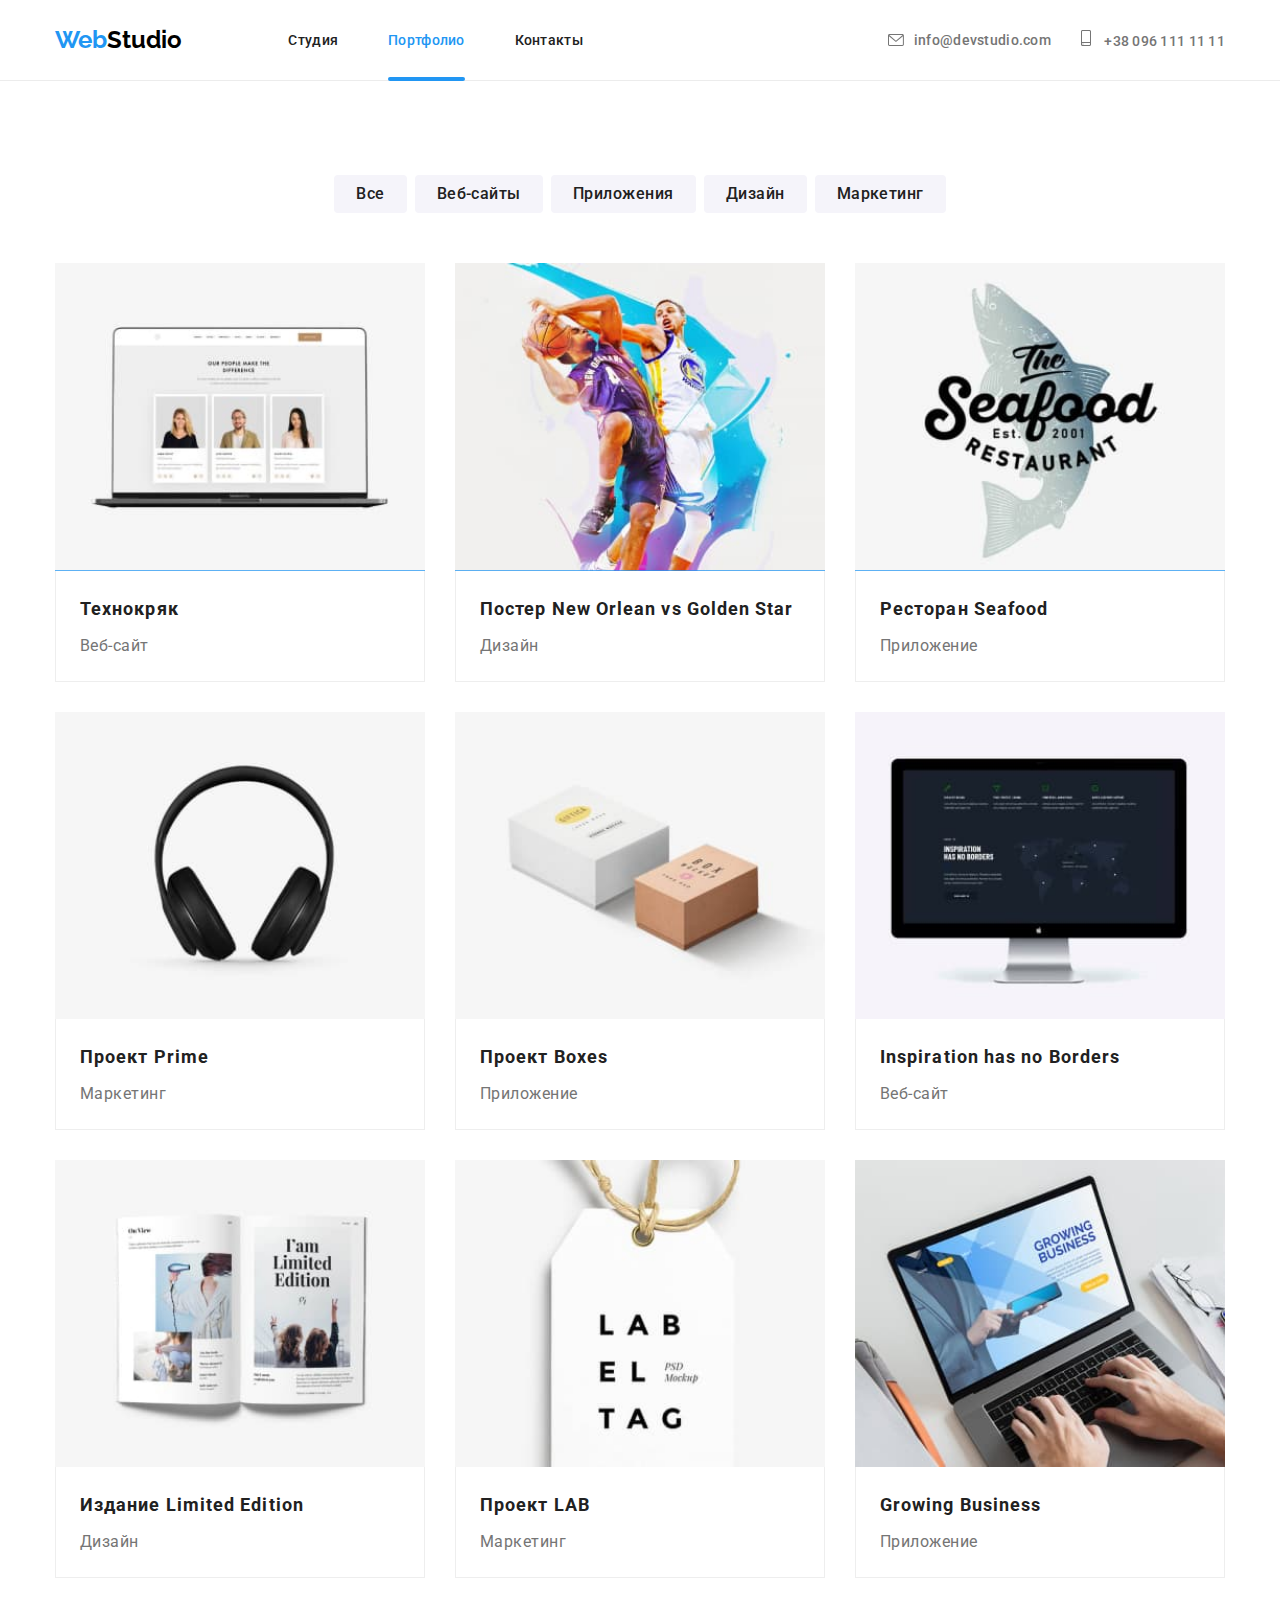
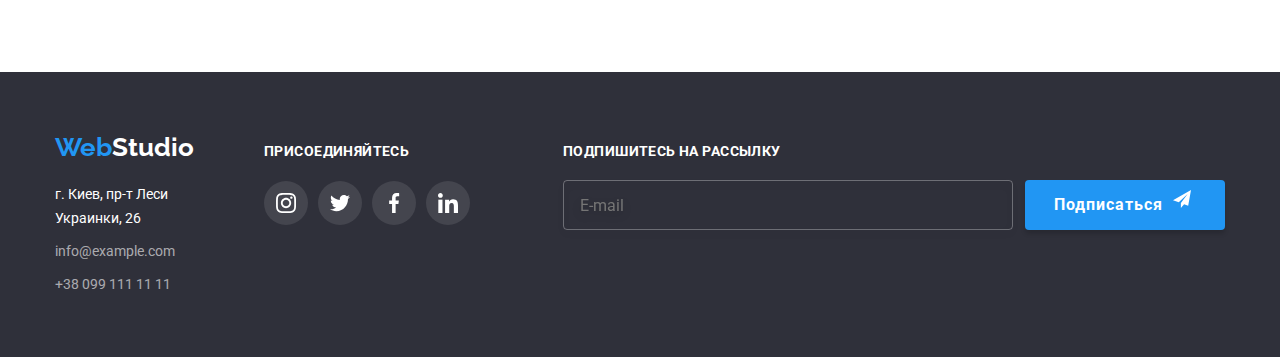
==== commit 7dbf7927: "Добавляет проект Студию для 3 точек перелома" ====
--- a/portfolio.html
+++ b/portfolio.html
@@ -10,6 +10,10 @@
     <link
       href="https://fonts.googleapis.com/css2?family=Oleo+Script&family=Raleway:wght@700&family=Roboto:wght@400;500;700;900&display=swap"
       rel="stylesheet"
+    />
+    <link
+      rel="stylesheet"
+      href="https://cdnjs.cloudflare.com/ajax/libs/modern-normalize/1.0.0/modern-normalize.min.css"
     />
     <link rel="stylesheet" href="./css/main.min.css" />
     <!-- <link rel="stylesheet" href="./css/styles.css" /> -->
@@ -82,9 +86,9 @@
               <a class="dev-link" href="">
                 <div class="dev-item">
                   <picture>
-<source srcset="./imagesportfolio/mob/tehmob@1x.jpg, ./imagesportfolio/mob/tehmob@2x.jpg 2x" media="(max-width:767px)" sizes="(min-width: 1200px) 370px, (min-width: 768px) 354px, 450px" type="image/jpg">
-  <source srcset="./imagesportfolio/tab/tehtab@1x.jpg 1x, ./imagesportfolio/tab/tehtab@2x.jpg 2x" media="(min-width:768px)" sizes="(min-width: 1200px) 370px, (min-width: 768px) 354px, 450px" type="image/jpg">
-    <source srcset="./imagesportfolio/desk/tehdesk@1x.jpg 1x, ./imagesportfolio/desk/tehdesk@2x.jpg 2x" media="(min-width:1200px)" sizes="(min-width: 1200px) 370px, (min-width: 768px) 354px, 450px" type="image/jpg"> 
+<source srcset="./imagesportfolio/mob/tehmob@1x.jpg, ./imagesportfolio/mob/tehmob@2x.jpg 2x" media="(max-width:767px)" type="image/jpg">
+  <source srcset="./imagesportfolio/tab/tehtab@1x.jpg 1x, ./imagesportfolio/tab/tehtab@2x.jpg 2x" media="(min-width:768px)" type="image/jpg">
+    <source srcset="./imagesportfolio/desk/tehdesk@1x.jpg 1x, ./imagesportfolio/desk/tehdesk@2x.jpg 2x" media="(min-width:1200px)" type="image/jpg"> 
                     <img
                     class="card-image"
                     src="./imagesportfolio/mob/tehmob@1x.jpg"
@@ -109,7 +113,7 @@
                 ><div class="dev-item">
                   <picture>
 <source srcset="./imagesportfolio/mob/neworleanvsgoldenstarmob@1x.jpg 1x, ./imagesportfolio/mob/neworleanvsgoldenstarmob@2x.jpg 2x" media="(max-width:767px)" type="image/jpg">
-  <source srcset="./imagesportfolio/tab/neworleanvsgoldenstartab@x1.jpg 1x, ./imagesportfolio/tab/neworleanvsgoldenstartab@2x.jpg 2x" media="(min-width:768px)" type="image/jpg">
+  <source srcset="./imagesportfolio/tab/neworleanvsgoldenstartab@1x.jpg 1x, ./imagesportfolio/tab/neworleanvsgoldenstartab@2x.jpg 2x" media="(min-width:768px)" type="image/jpg">
     <source srcset="./imagesportfolio/desk/neworleanvsgoldenstardesk@1x.jpg 1x, ./imagesportfolio/desk/neworleanvsgoldenstardesk@2x.jpg 2x" media="(min-width:1200px)" type="image/jpg">
                     <img
                     class="card-image"
--- a/css/main.min.css
+++ b/css/main.min.css
@@ -1,2 +1,2 @@
-.container{margin-left:auto;margin-right:auto;padding-left:15px;padding-right:15px}@media screen and (min-width: 480px){.container{width:480px}}@media screen and (min-width: 768px){.container{width:768px}}@media screen and (min-width: 1200px){.container{width:1200px}}body{font-family:"Roboto",sans-serif;margin:0px}a{text-decoration:none}li{list-style:none}img{display:block;max-width:100%;height:auto}.page-header{border-bottom:1px solid #ececec;position:relative}@media screen and (min-width: 480px){.page-header .container .container{width:480px}}@media screen and (min-width: 480px) and (max-width: 767px){.page-header .container{position:fixed;z-index:99;top:0;left:0;display:-webkit-box;display:-ms-flexbox;display:flex;-webkit-box-align:center;-ms-flex-align:center;align-items:center;-webkit-box-pack:justify;-ms-flex-pack:justify;justify-content:space-between;min-height:60px;width:100%;background-color:#fff}}@media screen and (min-width: 480px) and (min-width: 768px){.page-header .container{width:768px;display:-webkit-box;display:-ms-flexbox;display:flex;-webkit-box-align:center;-ms-flex-align:center;align-items:center;min-height:80px}}@media screen and (min-width: 480px) and (min-width: 1200px){.page-header .container{width:1200px;padding-left:15px;padding-right:15px;display:-webkit-box;display:-ms-flexbox;display:flex;-webkit-box-pack:justify;-ms-flex-pack:justify;justify-content:space-between;-webkit-box-align:center;-ms-flex-align:center;align-items:center}}.nav{display:-webkit-box;display:-ms-flexbox;display:flex;-webkit-box-align:center;-ms-flex-align:center;align-items:center;-webkit-box-pack:center;-ms-flex-pack:center;justify-content:center}@media screen and (min-width: 768px){.nav{display:-webkit-box;display:-ms-flexbox;display:flex;-webkit-box-align:end;-ms-flex-align:end;align-items:flex-end;margin-left:88px}}@media screen and (min-width: 1200px){.nav{-webkit-box-align:center;-ms-flex-align:center;align-items:center;display:-webkit-box;display:-ms-flexbox;display:flex;margin-left:93px}}.logoweb{font-family:"Raleway",sans-serif;font-weight:700;font-size:26px;line-height:1.17;color:#2196f3}.accent{font-family:"Raleway",sans-serif;color:#000000;font-weight:700;font-size:26px;line-height:1.17}.menu-button{display:-webkit-inline-box;display:-ms-inline-flexbox;display:inline-flex;margin:0;padding:0px;border:none;background-color:transparent}.menu-button:hover,.menu-button:focus{fill:#2196f3}.menu-button .icon-close{display:none}.menu-button.is-open .icon-close{display:block}.menu-button.is-open .icon-menu{display:none}@media screen and (min-width: 768px){.menu-button{display:none}}@media screen and (max-width: 767px){.menu-container{display:none;position:absolute;text-align:center;left:0%;top:100%;width:100%;background-color:#fff;-webkit-box-shadow:0px 4px 8px rgba(0,0,0,0.04),0px 2px 4px rgba(0,0,0,0.08),0px 1px 3px rgba(0,0,0,0.16);box-shadow:0px 4px 8px rgba(0,0,0,0.04),0px 2px 4px rgba(0,0,0,0.08),0px 1px 3px rgba(0,0,0,0.16);padding-top:60px;padding-left:140;padding-right:140;padding-bottom:60px}.menu-container.is-open{display:block}}@media screen and (min-width: 768px){.menu-container{display:-webkit-box;display:-ms-flexbox;display:flex}}@media screen and (min-width: 1200px){.menu-container{-webkit-box-align:center;-ms-flex-align:center;align-items:center}}@media screen and (max-width: 767px){.site-nav{margin:0px;padding:0px;margin-bottom:60px}}@media screen and (min-width: 768px){.site-nav{display:-webkit-box;display:-ms-flexbox;display:flex;font-size:14px;margin-bottom:0px;margin-top:0px;padding:0px}}@media screen and (min-width: 1200px){.site-nav{-webkit-box-align:center;-ms-flex-align:center;align-items:center}}@media screen and (min-width: 768px){.site-nav :not(:last-child){margin-right:50px}}.site-nav a{display:inline-block}.site-nav .link.current{color:#2196f3;margin-bottom:8px}@media screen and (min-width: 1200px){.site-nav .link.current{margin-bottom:0px}}@media screen and (min-width: 1200px){.site-nav .link{margin-right:0px}}@media screen and (max-width: 767px){.site-nav li:not(:last-child){margin-bottom:40px;margin-top:0;margin-right:0;margin-left:0}}@media screen and (max-width: 767px){.link{font-weight:500;font-size:18px;line-height:1.17;letter-spacing:0.02em;color:#212121;-webkit-transition:color 250ms cubic-bezier(0.4, 0, 0.2, 1);transition:color 250ms cubic-bezier(0.4, 0, 0.2, 1)}}@media screen and (min-width: 768px){.link{display:-webkit-box;display:-ms-flexbox;display:flex;-webkit-box-align:center;-ms-flex-align:center;align-items:center;margin-bottom:10px;font-weight:500;font-size:14px;line-height:1.17;letter-spacing:0.02em;color:#212121;-webkit-transition:color 250ms cubic-bezier(0.4, 0, 0.2, 1);transition:color 250ms cubic-bezier(0.4, 0, 0.2, 1)}}@media screen and (min-width: 1200px){.link{margin-right:30px;padding-top:32px;padding-bottom:32px;-webkit-box-pack:justify;-ms-flex-pack:justify;justify-content:space-between;font-size:14px;margin-bottom:0px}}.link:hover,.link:focus{color:#2196f3}@media screen and (min-width: 480px){.link:not(:last-child){margin-bottom:40px}}.link.current{position:relative}.link-tel{color:#757575;font-weight:500;font-size:14px;line-height:1.14;letter-spacing:0.02em;-webkit-transition:color 250ms cubic-bezier(0.4, 0, 0.2, 1);transition:color 250ms cubic-bezier(0.4, 0, 0.2, 1)}.link-tel:hover,.link-tel:focus{color:#2196f3}@media screen and (min-width: 768px){.link-tel{font-size:12px;line-height:1.16;letter-spacing:0.02em}}@media screen and (min-width: 1200px){.link-tel{padding-top:32px;padding-bottom:32px;font-size:14px}}@media screen and (max-width: 767px){.site-contacts{padding-left:0px;padding:0px;margin-bottom:0px;margin-top:0px}}@media screen and (min-width: 768px){.site-contacts{margin:0px;padding-left:0px;margin-left:84px}}@media screen and (min-width: 1200px){.site-contacts{display:-webkit-box;display:-ms-flexbox;display:flex;-webkit-box-align:center;-ms-flex-align:center;align-items:center;margin-left:305px}}@media screen and (min-width: 768px){.site-contacts .link{font-size:12px;line-height:1.16;letter-spacing:0.02em}}@media screen and (min-width: 768px){.site-contacts .link{font-size:14px;line-height:1.14;letter-spacing:0.02em}}@media screen and (max-width: 767px){.site-contacts li:first-child{margin-bottom:16px}}.item:not(:last-child){position:relative}.current::before{content:"";position:absolute;left:0px;height:4px;display:block;width:100%;background-color:#2196f3;border-bottom-left-radius:4px;border-bottom-right-radius:4px;border-top-left-radius:4px;border-top-right-radius:4px;bottom:-12px;-webkit-box-sizing:border-box;box-sizing:border-box}@media screen and (min-width: 768px){.current::before{bottom:-28px}}@media screen and (min-width: 1200px){.current::before{bottom:-1px}}.site-contacts .link{color:#757575;-webkit-transition:color 250ms cubic-bezier(0.4, 0, 0.2, 1);transition:color 250ms cubic-bezier(0.4, 0, 0.2, 1)}.site-contacts .link:hover,.site-contacts .link:focus{color:#2196f3}.section-title{color:#212121;margin:0px}.icon{fill:currentColor;margin-right:10px}.hero{background:#c4c4c4;text-align:center;padding-top:118px;padding-bottom:118px}@media screen and (max-width: 767px){.hero{margin-bottom:0px;margin-left:0px;margin-right:0px;margin-top:60px}}.overlay{border:1px solid #000000;height:400px;max-width:480px;margin-left:auto;margin-right:auto;background-image:-webkit-gradient(linear, left top, right top, from(rgba(47,48,58,0.4)), to(rgba(47,48,58,0.4))),url(..//..//images/hero-mobile@1x.jpg);background-image:linear-gradient(to right, rgba(47,48,58,0.4), rgba(47,48,58,0.4)),url(..//..//images/hero-mobile@1x.jpg);background-size:cover;background-repeat:no-repeat;background-position:center}@media screen and (-webkit-min-device-pixel-ratio: 2), screen and (min-resolution: 192dpi), screen and (min-resolution: 2dppx){.overlay{background-image:-webkit-gradient(linear, left top, right top, from(rgba(47,48,58,0.4)), to(rgba(47,48,58,0.4))),url(..//..//images/hero-mobile@2x.jpg);background-image:linear-gradient(to right, rgba(47,48,58,0.4), rgba(47,48,58,0.4)),url(..//..//images/hero-mobile@2x.jpg);background-size:cover;background-repeat:no-repeat;background-position:center}}@media screen and (min-width: 768px){.overlay{height:400px;max-width:1600px;background-image:-webkit-gradient(linear, left top, right top, from(rgba(47,48,58,0.4)), to(rgba(47,48,58,0.4))),url(..//..//images/hero-tablet@1x.jpg);background-image:linear-gradient(to right, rgba(47,48,58,0.4), rgba(47,48,58,0.4)),url(..//..//images/hero-tablet@1x.jpg);background-size:cover;background-repeat:no-repeat;background-position:center}}@media screen and (min-width: 768px) and (-webkit-min-device-pixel-ratio: 2), screen and (min-width: 768px) and (min-resolution: 192dpi), screen and (min-width: 768px) and (min-resolution: 2dppx){.overlay{background-image:-webkit-gradient(linear, left top, right top, from(rgba(47,48,58,0.4)), to(rgba(47,48,58,0.4))),url(..//../images/hero-tablet@2x.jpg);background-image:linear-gradient(to right, rgba(47,48,58,0.4), rgba(47,48,58,0.4)),url(..//../images/hero-tablet@2x.jpg)}}@media screen and (min-width: 768px) and (min-width: 1200px){.overlay{height:600px;max-width:1600px}}.hero .container{display:-webkit-box;display:-ms-flexbox;display:flex;-webkit-box-orient:vertical;-webkit-box-direction:normal;-ms-flex-direction:column;flex-direction:column;-webkit-box-align:center;-ms-flex-align:center;align-items:center}.hero-title{color:#fff;font-weight:900;font-size:26px;line-height:1.61;text-align:center;letter-spacing:0.06em;text-transform:uppercase;margin-top:0px;margin-bottom:30px}@media screen and (min-width: 1200px){.hero-title{font-size:44px;line-height:1.36}}.hero button{background:#2196f3;color:#fff;font-family:"Roboto",sans-serif;font-weight:700;font-size:16px;line-height:1.88;-webkit-box-align:center;-ms-flex-align:center;align-items:center;text-align:center;border-radius:4px;padding:10px 32px;margin:0px;border:0px;cursor:pointer;min-width:200px}.section-features{background:#fff;padding-top:60px;padding-bottom:60px}.features{text-align:center;margin-top:0px;margin-bottom:0px;padding-left:0px}@media screen and (min-width: 768px){.features{display:-webkit-box;display:-ms-flexbox;display:flex;-ms-flex-wrap:wrap;flex-wrap:wrap;margin-right:0px;margin-left:0px;margin-top:0px;margin-bottom:0px}}@media screen and (min-width: 1200px){.features{-ms-flex-wrap:nowrap;flex-wrap:nowrap}}.features-icon{padding:25px;margin-bottom:30px;text-align:center;background-color:#f5f4fa}.features-icon .icon{width:70px;height:70px;margin:0px}.features p{margin-top:10px;margin-bottom:0px}.features li:not(:last-child){margin-bottom:30px}@media screen and (min-width: 768px){.features li:nth-child(-n+2){margin-bottom:30px}}@media screen and (min-width: 768px){.features li:nth-child(2n+1){margin-right:30px}}@media screen and (min-width: 768px){.features li{width:calc((100% - 30px) / 2)}}@media screen and (min-width: 1200px){.features li:not(:last-child){margin-right:30px;margin-bottom:0px}}@media screen and (min-width: 1200px){.features li{width:calc((100% - 3 * 30px) / 4)}}.section-features .section-title{font-weight:700;font-size:14px;line-height:16px;letter-spacing:0.03em;text-transform:uppercase}@media screen and (min-width: 768px){.section-features .section-title{text-align:start}}.section-features .text{font-weight:400;font-size:14px;line-height:1.71;text-align:left;vertical-align:Top;letter-spacing:3%;color:#757575;letter-spacing:0.03em}@media screen and (max-width: 1199px){.section-work{display:none}}.section-work .section-title{font-weight:700;font-size:36px;line-height:1.17;text-align:center;letter-spacing:0.03em;display:block;margin-bottom:50px}.work{display:-webkit-box;display:-ms-flexbox;display:flex;-webkit-box-orient:vertical;-webkit-box-direction:normal;-ms-flex-direction:column;flex-direction:column;-webkit-box-align:center;-ms-flex-align:center;align-items:center}.section-work ul{margin-top:0;font-weight:700;font-size:36px;line-height:1.17;text-align:center;letter-spacing:0.03em;display:-webkit-box;display:-ms-flexbox;display:flex;padding-left:0px;margin-bottom:0px}.section-work li:not(:last-child){margin-right:30px}.section-work li{position:relative}.work p{display:inline-block;font-size:14px;font-weight:700;line-height:1.14;letter-spacing:0.03em;text-align:center;text-transform:uppercase;color:#fff;position:absolute;width:100%;margin:0px;background-color:rgba(47,48,58,0.8);bottom:0px;left:0px;padding-top:27px;padding-bottom:27px}.section-team{background:#f5f4fa;padding-bottom:60px;padding-top:60px}.staff-list{margin-top:30px;margin-bottom:0px;padding-left:0px}@media screen and (min-width: 768px){.staff-list{display:-webkit-box;display:-ms-flexbox;display:flex;-ms-flex-wrap:wrap;flex-wrap:wrap}}.team-card{width:450px;text-align:center;background:#fff;-webkit-box-shadow:0px 1px 3px rgba(0,0,0,0.12),0px 1px 1px rgba(0,0,0,0.14),0px 2px 1px rgba(0,0,0,0.2);box-shadow:0px 1px 3px rgba(0,0,0,0.12),0px 1px 1px rgba(0,0,0,0.14),0px 2px 1px rgba(0,0,0,0.2);border-radius:0px 0px 4px 4px}@media screen and (min-width: 768px){.team-card{width:354px}}@media screen and (min-width: 1200px){.team-card{width:270px}}@media screen and (min-width: 768px){.team-card:nth-child(-n+2){margin-bottom:30px}}@media screen and (min-width: 768px){.team-card:nth-child(2n+1){margin-right:30px}}@media screen and (min-width: 1200px){.team-card:not(:last-child){margin-right:30px;margin-bottom:0px}}.section-team .section-title{font-weight:700;font-size:28px;line-height:1.17;text-align:center;vertical-align:Top;letter-spacing:3%}@media screen and (min-width: 1200px){.section-team .section-title{font-size:36px}}.section-team .title-name{font-weight:500;font-size:16px;line-height:1.19;text-align:Center;vertical-align:Top;letter-spacing:3%;margin-bottom:0px;margin-top:0px}.our-team{padding:30px 32px}.network{display:-webkit-box;display:-ms-flexbox;display:flex;margin-top:16px;padding:0px;-webkit-box-pack:center;-ms-flex-pack:center;justify-content:center}.network-link{display:-webkit-box;display:-ms-flexbox;display:flex;-webkit-box-pack:center;-ms-flex-pack:center;justify-content:center;-webkit-box-align:center;-ms-flex-align:center;align-items:center;width:44px;height:44px;border-radius:50%;color:#afb1b8;background-color:rgba(255,255,255,0.1);-webkit-transition:color 250ms cubic-bezier(0.4, 0, 0.2, 1),background-color 250ms cubic-bezier(0.4, 0, 0.2, 1);transition:color 250ms cubic-bezier(0.4, 0, 0.2, 1),background-color 250ms cubic-bezier(0.4, 0, 0.2, 1)}.network-link:hover,.network-link:focus{background-color:#2196f3;color:#fff}.net-soc{fill:currentColor}.section-team p{font-size:16px;line-height:1.19;text-align:Center;vertical-align:Top;letter-spacing:3%;color:#757575;margin-top:10px;margin-bottom:0px}.section-clients{padding-top:60px;padding-bottom:60px}@media screen and (min-width: 1200px){.section-clients{padding-top:94px;padding-bottom:94px}}.section-clients h2{font-weight:700;font-size:28px;line-height:1.17;text-align:center;letter-spacing:0.03em;padding:0px;margin:0px;margin-bottom:30px}@media screen and (min-width: 1200px){.section-clients h2{margin-bottom:50px;font-size:36px}}.icon-clients{display:-webkit-box;display:-ms-flexbox;display:flex;-ms-flex-wrap:wrap;flex-wrap:wrap;-webkit-box-align:center;-ms-flex-align:center;align-items:center;-webkit-box-pack:center;-ms-flex-pack:center;justify-content:center;padding-left:0px;margin:0px}@media screen and (min-width: 1200px){.icon-clients{-ms-flex-wrap:nowrap;flex-wrap:nowrap}}.icon-clients li{width:210px}@media screen and (min-width: 768px){.icon-clients li{width:226px}}@media screen and (min-width: 1200px){.icon-clients li{width:170px}}@media screen and (max-width: 767px){.icon-clients li:nth-child(2n+1){margin-right:30px}}@media screen and (max-width: 767px){.icon-clients li:nth-child(-n+4){margin-bottom:30px}}@media screen and (min-width: 768px){.icon-clients li:not(:nth-child(3n)){margin-right:30px}}@media screen and (min-width: 768px){.icon-clients li:nth-child(-n+3){margin-bottom:30px}}@media screen and (min-width: 1200px){.icon-clients li:not(:last-child){margin-right:30px;margin-bottom:0px}}.section-clients a{padding:0px;margin:0px}.logo-company{display:block;width:100%;height:90px;border:1px solid;border-radius:4px;display:-webkit-box;display:-ms-flexbox;display:flex;-webkit-box-pack:center;-ms-flex-pack:center;justify-content:center;-webkit-box-align:center;-ms-flex-align:center;align-items:center;color:#afb1b8;-webkit-transition:color 250ms cubic-bezier(0.4, 0, 0.2, 1),border 250ms cubic-bezier(0.4, 0, 0.2, 1);transition:color 250ms cubic-bezier(0.4, 0, 0.2, 1),border 250ms cubic-bezier(0.4, 0, 0.2, 1)}.logo-company:hover{color:#2196f3}.logo-company:focus{color:#2196f3}.icon-company{border-radius:0px;padding:0px;margin:0px;fill:currentColor}.footer{background:#2f303a;padding-top:60px;padding-bottom:60px}@media screen and (min-width: 768px){.footer .container{display:-webkit-box;display:-ms-flexbox;display:flex;-ms-flex-wrap:wrap;flex-wrap:wrap;-webkit-box-pack:center;-ms-flex-pack:center;justify-content:center;text-align:center;-webkit-box-align:baseline;-ms-flex-align:baseline;align-items:baseline}}@media screen and (min-width: 1200px){.footer .container{-ms-flex-wrap:nowrap;flex-wrap:nowrap}}.footer .foot{display:block;display:-webkit-box;display:-ms-flexbox;display:flex;-webkit-box-orient:vertical;-webkit-box-direction:normal;-ms-flex-direction:column;flex-direction:column;-webkit-box-align:center;-ms-flex-align:center;align-items:center;margin-bottom:60px}@media screen and (min-width: 768px){.footer .foot{margin-right:165px}}@media screen and (min-width: 1200px){.footer .foot{margin-right:70px;margin-bottom:0px}}.foot ul{padding-left:0px;margin-top:0px;margin-bottom:0px}.foot li:first-child{margin-bottom:9px}.footer .logoweb{font-family:"Raleway",sans-serif;font-weight:700;font-size:26px;line-height:1.17;color:#2196f3}.footer address{margin-top:20px;text-align:center}@media screen and (min-width: 1200px){.footer address{text-align:left}}.footer .accent{font-family:"Raleway",sans-serif;color:#fff;font-weight:700;font-size:26px;line-height:1.17}.footer p{font-style:normal;font-size:14px;line-height:1.71;text-align:Left;vertical-align:Top;letter-spacing:3%;color:#fff;margin-bottom:9px;margin-top:0px}.address a{font-style:normal;font-size:14px;line-height:1.71;text-align:left;vertical-align:Top;letter-spacing:3%;color:rgba(255,255,255,0.6)}.social{text-align:center;margin-bottom:60px}@media screen and (min-width: 768px){.social{margin:0px}}@media screen and (min-width: 1200px){.social{margin-right:93px;text-align:left}}.social b{font-style:normal;font-weight:700;font-size:14px;line-height:1.14;letter-spacing:0.03em;text-transform:uppercase;color:#fff}.social-link{display:-webkit-box;display:-ms-flexbox;display:flex;-webkit-box-pack:center;-ms-flex-pack:center;justify-content:center;padding:0px;margin-top:20px;margin-bottom:0px}.social-link li:not(:last-child){margin-right:10px}.soc{width:44px;height:44px;display:-webkit-box;display:-ms-flexbox;display:flex;-webkit-box-pack:center;-ms-flex-pack:center;justify-content:center;-webkit-box-align:center;-ms-flex-align:center;align-items:center;border-radius:50%;color:#fff;background-color:rgba(255,255,255,0.1);-webkit-transition:background-color 250ms cubic-bezier(0.4, 0, 0.2, 1);transition:background-color 250ms cubic-bezier(0.4, 0, 0.2, 1)}.soc:hover,.soc:focus{background-color:#2196f3}.foot-icon{fill:currentColor}.footer-form p{font-weight:700;font-size:14px;line-height:1.14;letter-spacing:0.03em;text-transform:uppercase;color:#fff;margin-bottom:20px;text-align:center}@media screen and (min-width: 1200px){.footer-form p{text-align:left}}.mail-ent{text-align:center}@media screen and (min-width: 1200px){.mail-ent{display:-webkit-box;display:-ms-flexbox;display:flex}}.footer-input{width:358px;height:50px;left:815px;top:2785px;padding-left:16px;padding-top:15px;padding-bottom:15px;margin-bottom:20px;border:1px solid rgba(255,255,255,0.3);-webkit-box-sizing:border-box;box-sizing:border-box;-webkit-filter:drop-shadow(0px 4px 4px rgba(0,0,0,0.15));filter:drop-shadow(0px 4px 4px rgba(0,0,0,0.15));border-radius:4px;background:inherit;color:#fff}@media screen and (min-width: 480px){.footer-input{min-width:450px}}@media screen and (min-width: 480px) and (min-width: 1200px){.footer-input{margin-bottom:0px;margin-right:12px}}.footer-button{display:-webkit-box;display:-ms-flexbox;display:flex;text-align:center;width:200px;height:50px;margin-top:0px;margin-right:auto;margin-left:auto;padding-bottom:10px;padding-top:10px;padding-left:29px;background:#2196f3;-webkit-box-shadow:0px 4px 4px rgba(0,0,0,0.15);box-shadow:0px 4px 4px rgba(0,0,0,0.15);border-radius:4px;border:none;cursor:pointer}.footer-button span{font-weight:700;font-size:16px;line-height:1.87;margin-right:10px;display:-webkit-box;display:-ms-flexbox;display:flex;-webkit-box-align:center;-ms-flex-align:center;align-items:center;text-align:center;letter-spacing:0.06em;color:#fff}.foot-send{fill:#fff;top:0px;right:2px}.backdrop{position:fixed;top:0px;left:0px;width:100%;height:100%;overflow-y:scroll;background-color:rgba(0,0,0,0.2);-webkit-transition:opacity 1500ms cubic-bezier(0.25, 0.1, 0.25, 1);transition:opacity 1500ms cubic-bezier(0.25, 0.1, 0.25, 1)}@media screen and (max-width: 479px){.backdrop{padding:94px 5px}}.backdrop.is-hidden{opacity:0;pointer-events:none}.modal{position:relative;padding:40px;background:#fff;-webkit-box-shadow:0px 1px 3px rgba(0,0,0,0.12),0px 1px 1px rgba(0,0,0,0.14),0px 2px 1px rgba(0,0,0,0.2);box-shadow:0px 1px 3px rgba(0,0,0,0.12),0px 1px 1px rgba(0,0,0,0.14),0px 2px 1px rgba(0,0,0,0.2);border-radius:4px;max-width:100%;overflow-x:hidden}@media screen and (min-width: 480px){.modal{position:absolute;top:50%;left:50%;-webkit-transform:translate(-50%, -50%);transform:translate(-50%, -50%);width:450px;height:609px}}@media screen and (min-width: 1200px){.modal{width:528px;height:581px}}.modal-closed{position:absolute;top:8px;right:8px;display:-webkit-box;display:-ms-flexbox;display:flex;-webkit-box-pack:center;-ms-flex-pack:center;justify-content:center;-webkit-box-align:center;-ms-flex-align:center;align-items:center;width:30px;height:30px;padding:0px;border:1px solid rgba(0,0,0,0.1);background-size:cover;background-repeat:no-repeat;background-color:transparent;color:#000000;cursor:pointer;border-radius:50%;-webkit-transition:color 250ms cubic-bezier(0.4, 0, 0.2, 1);transition:color 250ms cubic-bezier(0.4, 0, 0.2, 1)}.modal-closed:hover,.modal-closed:focus{color:#2196f3}.closed{fill:currentColor}.form{margin:0px}.form h2{margin:0px;margin-bottom:12px;font-weight:700;font-size:20px;line-height:1.15;text-align:center;letter-spacing:0.03em;color:#212121}.form-field{display:-webkit-box;display:-ms-flexbox;display:flex;-webkit-box-orient:vertical;-webkit-box-direction:normal;-ms-flex-direction:column;flex-direction:column;margin:0px;margin-bottom:20px}@media screen and (min-width: 480px){.form-input:not(:last-child){margin-bottom:10px}}.form-input{border:1px solid rgba(33,33,33,0.2);border-radius:4px;max-width:448px;padding:11px 42px;-webkit-transition:border 250ms cubic-bezier(0.4, 0, 0.2, 1);transition:border 250ms cubic-bezier(0.4, 0, 0.2, 1);outline:none}.form-input:focus-within{border:1px solid #2196f3}.form-label{display:-webkit-box;display:-ms-flexbox;display:flex;-webkit-box-orient:vertical;-webkit-box-direction:normal;-ms-flex-direction:column;flex-direction:column}.form-label:focus-within{fill:#2196f3}.form-label span{font-size:14px;font-weight:400;line-height:1.71;letter-spacing:0.03em;color:#757575}.form-label a{font-size:14px;font-weight:400;line-height:1.71;letter-spacing:0.03em;color:#2196f3;text-decoration:underline}.form-icon{position:absolute;top:54%;left:12px;-webkit-transform:translateY(-50%);transform:translateY(-50%);-webkit-transition:fill 250ms cubic-bezier(0.4, 0, 0.2, 1);transition:fill 250ms cubic-bezier(0.4, 0, 0.2, 1)}.comment{min-height:120px;padding:12px 16px}.form-input::-webkit-input-placeholder{font-weight:400;font-size:12px;line-height:1.17;letter-spacing:0.01em;color:rgba(117,117,117,0.5)}.form-input:-ms-input-placeholder{font-weight:400;font-size:12px;line-height:1.17;letter-spacing:0.01em;color:rgba(117,117,117,0.5)}.form-input::-ms-input-placeholder{font-weight:400;font-size:12px;line-height:1.17;letter-spacing:0.01em;color:rgba(117,117,117,0.5)}.form-input::placeholder{font-weight:400;font-size:12px;line-height:1.17;letter-spacing:0.01em;color:rgba(117,117,117,0.5)}.checkbox{display:-webkit-box;display:-ms-flexbox;display:flex;-webkit-box-pack:center;-ms-flex-pack:center;justify-content:center}.form-label{position:relative}.checkbox .form-label{display:-webkit-box;display:-ms-flexbox;display:flex;-webkit-box-orient:horizontal;-webkit-box-direction:normal;-ms-flex-direction:row;flex-direction:row;-webkit-box-align:center;-ms-flex-align:center;align-items:center}.checkbox-input{position:absolute;width:1px;height:1px;margin:-1px;border:0px;padding:0px;clip:rect(0 0 0 0);overflow:hidden}.check::before{content:"";display:inline-block;margin-right:8px;width:16px;height:15px;background-image:url(..//images/icon/icon-check.svg);background-size:contain;background-repeat:no-repeat;background-position:center;border:2px solid #212121;border-radius:2px}.checkbox-input:checked+.check::before{border-color:#2196f3;background:#2196f3;background-image:url(..//images/icon/icon-check.svg);background-size:contain;background-origin:border-box}.checkbox-input:focus+.check::before{border-color:#2196f3;background-image:url(..//images/icon/icon-check.svg);background-size:contain;background-origin:border-box}.form-button{display:-webkit-box;display:-ms-flexbox;display:flex;-webkit-box-align:center;-ms-flex-align:center;align-items:center;text-align:center;min-width:200px;min-height:50px;margin:0px;margin-right:auto;margin-left:auto;margin-top:30px;padding:10px 55px;font-weight:700;font-size:16px;line-height:1.86;letter-spacing:0.06em;color:#fff;background-color:#2196f3;-webkit-box-shadow:0px 4px 4px rgba(0,0,0,0.15);box-shadow:0px 4px 4px rgba(0,0,0,0.15);border-radius:4px;border:none}.form-button:hover,.form-button:focus{background-color:#188ce8;-webkit-box-shadow:0px 4px 4px rgba(0,0,0,0.15);box-shadow:0px 4px 4px rgba(0,0,0,0.15);cursor:pointer}.section-portfolio{padding-top:60px;padding-bottom:60px}@media screen and (min-width: 1200px){.section-portfolio{padding-top:94px;padding-bottom:94px}}.portfolio{display:-webkit-box;display:-ms-flexbox;display:flex;-webkit-box-orient:vertical;-webkit-box-direction:normal;-ms-flex-direction:column;flex-direction:column;border:solid 1px red}.nav-button{margin-top:0px;margin-bottom:0px;display:-webkit-box;display:-ms-flexbox;display:flex;-webkit-box-pack:center;-ms-flex-pack:center;justify-content:center;padding-left:0px}@media screen and (max-width: 767px){.nav-button{display:-webkit-box;display:-ms-flexbox;display:flex;-ms-flex-wrap:wrap;flex-wrap:wrap;-webkit-box-pack:start;-ms-flex-pack:start;justify-content:start}}@media screen and (min-width: 1200px){.nav-button{margin-right:0px}}@media screen and (max-width: 767px){.nav-button li:not(:last-child){margin-right:8px;margin-bottom:15px}}@media screen and (min-width: 768px){.nav-button li:not(:last-child){margin-right:8px}}@media screen and (max-width: 767px){.nav-button li:nth-child(4n){margin-bottom:0px}}@media screen and (min-width: 1200px){.nav-button li :not(:last-child){margin-right:8px}}.nav-button li{display:list-item}.nav-button .work-list{font-family:"Roboto",sans-serif;color:#212121;background:#f5f4fa;font-weight:500;font-size:16px;line-height:1.62;text-align:center;letter-spacing:0.03em;border:0px;border-radius:4px;padding-top:6px;padding-left:22px;padding-bottom:6px;padding-right:22px;-webkit-transition:background-color 250ms cubic-bezier(0.4, 0, 0.2, 1),color 250ms cubic-bezier(0.4, 0, 0.2, 1),-webkit-box-shadow 250ms cubic-bezier(0.4, 0, 0.2, 1);transition:background-color 250ms cubic-bezier(0.4, 0, 0.2, 1),color 250ms cubic-bezier(0.4, 0, 0.2, 1),-webkit-box-shadow 250ms cubic-bezier(0.4, 0, 0.2, 1);transition:background-color 250ms cubic-bezier(0.4, 0, 0.2, 1),color 250ms cubic-bezier(0.4, 0, 0.2, 1),box-shadow 250ms cubic-bezier(0.4, 0, 0.2, 1);transition:background-color 250ms cubic-bezier(0.4, 0, 0.2, 1),color 250ms cubic-bezier(0.4, 0, 0.2, 1),box-shadow 250ms cubic-bezier(0.4, 0, 0.2, 1),-webkit-box-shadow 250ms cubic-bezier(0.4, 0, 0.2, 1)}.nav-button .work-list:hover{background:#2196f3;color:#fff;-webkit-box-shadow:0px 3px 1px rgba(0,0,0,0.1),0px 1px 2px rgba(0,0,0,0.08),0px 2px 2px rgba(0,0,0,0.12);box-shadow:0px 3px 1px rgba(0,0,0,0.1),0px 1px 2px rgba(0,0,0,0.08),0px 2px 2px rgba(0,0,0,0.12)}.nav-button .work-list:focus{background:#2196f3;color:#fff}.dev{padding-left:0px;margin-top:40px;margin-bottom:0px;display:-webkit-box;display:-ms-flexbox;display:flex;-ms-flex-wrap:wrap;flex-wrap:wrap;-ms-flex-line-pack:justify;align-content:space-between}@media screen and (min-width: 768px){.dev{margin-top:30px;display:-webkit-box;display:-ms-flexbox;display:flex;-ms-flex-wrap:wrap;flex-wrap:wrap}}@media screen and (min-width: 1200px){.dev{margin-top:50px}}.dev-content{border-left:1px solid #eeeeee;border-right:1px solid #eeeeee;border-bottom:1px solid #eeeeee;-webkit-box-sizing:border-box;box-sizing:border-box;padding-right:24px;padding-left:24px;padding-top:20px;padding-bottom:20px}.dev-link{display:block;-webkit-transition:-webkit-box-shadow 250ms cubic-bezier(0.4, 0, 0.2, 1);transition:-webkit-box-shadow 250ms cubic-bezier(0.4, 0, 0.2, 1);transition:box-shadow 250ms cubic-bezier(0.4, 0, 0.2, 1);transition:box-shadow 250ms cubic-bezier(0.4, 0, 0.2, 1), -webkit-box-shadow 250ms cubic-bezier(0.4, 0, 0.2, 1)}.dev-link:hover{width:370px;-webkit-box-shadow:0px 1px 1px rgba(0,0,0,0.12),0px 4px 4px rgba(0,0,0,0.06),1px 4px 6px rgba(0,0,0,0.16);box-shadow:0px 1px 1px rgba(0,0,0,0.12),0px 4px 4px rgba(0,0,0,0.06),1px 4px 6px rgba(0,0,0,0.16)}.dev-link:focus{background:inherit}.dev-link:hover .dev-text,.dev-link:focus .dev-text{-webkit-transform:translateY(0);transform:translateY(0)}.dev li:not(:last-child){margin-bottom:30px}@media screen and (max-width: 1199px) and (min-width: 768px){.dev li:not(:last-child):nth-child(2n+1){margin-right:30px}}@media screen and (max-width: 1199px) and (min-width: 768px){.dev li:not(:last-child){width:354px}}@media screen and (min-width: 1200px){.dev li:not(:last-child){width:370px}}@media screen and (min-width: 1200px){.dev li:not(:last-child):not(:nth-last-child(-n+3)){margin-bottom:30px}}@media screen and (min-width: 1200px){.dev li:not(:last-child):not(:nth-child(3n)){margin-right:30px}}@media screen and (min-width: 1200px){.dev li:not(:last-child):nth-last-child(-n+3){margin-bottom:0}}.dev-item{position:relative;overflow:hidden}.dev-text{position:absolute;top:0px;left:0px;margin:0px;height:100%;padding:63px 24px;font-size:18px;line-height:1.56;letter-spacing:0.03em;color:#fff;background-color:#2196f3;overflow:hidden;-webkit-transform:translateY(100%);transform:translateY(100%);-webkit-transition:-webkit-transform 250ms cubic-bezier(0.4, 0, 0.2, 1);transition:-webkit-transform 250ms cubic-bezier(0.4, 0, 0.2, 1);transition:transform 250ms cubic-bezier(0.4, 0, 0.2, 1);transition:transform 250ms cubic-bezier(0.4, 0, 0.2, 1), -webkit-transform 250ms cubic-bezier(0.4, 0, 0.2, 1)}.card-image{display:block}@media screen and (min-width: 1200px){.card-image{width:370px}}.dev h2{color:#212121;font-weight:700;font-size:18px;line-height:2;letter-spacing:0.06em;margin-top:0px;margin-bottom:0px}.dev-content p{color:#757575;font-weight:400;font-size:16px;line-height:1.88;letter-spacing:0.03em;margin-top:4px;margin-bottom:0px}
+.container{margin-left:auto;margin-right:auto;padding-left:15px;padding-right:15px}@media screen and (min-width: 480px){.container{width:480px}}@media screen and (min-width: 768px){.container{width:768px}}@media screen and (min-width: 1200px){.container{width:1200px}}body{font-family:"Roboto",sans-serif;margin:0px}a{text-decoration:none}li{list-style:none}img{display:block;max-width:100%;height:auto}.page-header{border-bottom:1px solid #ececec;position:relative}@media screen and (max-width: 767px){.page-header .container{position:fixed;z-index:99;top:0;left:0;display:-webkit-box;display:-ms-flexbox;display:flex;-webkit-box-align:center;-ms-flex-align:center;align-items:center;-webkit-box-pack:justify;-ms-flex-pack:justify;justify-content:space-between;min-height:60px;width:100%;background-color:#fff}}@media screen and (min-width: 768px){.page-header .container{display:-webkit-box;display:-ms-flexbox;display:flex;-webkit-box-align:center;-ms-flex-align:center;align-items:center;min-height:80px}}@media screen and (min-width: 1200px){.page-header .container{-webkit-box-pack:justify;-ms-flex-pack:justify;justify-content:space-between}}.nav{display:-webkit-box;display:-ms-flexbox;display:flex;-webkit-box-align:center;-ms-flex-align:center;align-items:center;-webkit-box-pack:center;-ms-flex-pack:center;justify-content:center}@media screen and (min-width: 768px){.nav{display:-webkit-box;display:-ms-flexbox;display:flex;-webkit-box-align:end;-ms-flex-align:end;align-items:flex-end;margin-left:88px}}@media screen and (min-width: 1200px){.nav{-webkit-box-align:center;-ms-flex-align:center;align-items:center;display:-webkit-box;display:-ms-flexbox;display:flex;margin-left:93px}}.logoweb{font-family:"Raleway",sans-serif;font-weight:700;font-size:24px;line-height:1.17;color:#2196f3}.accent{font-family:"Raleway",sans-serif;color:#000000;font-weight:700;font-size:24px;line-height:1.17}.menu-button{display:-webkit-inline-box;display:-ms-inline-flexbox;display:inline-flex;margin:0;padding:0px;border:none;background-color:transparent}.menu-button:hover,.menu-button:focus{fill:#2196f3}.menu-button .icon-close{display:none}.menu-button.is-open .icon-close{display:block}.menu-button.is-open .icon-menu{display:none}@media screen and (min-width: 768px){.menu-button{display:none}}@media screen and (max-width: 767px){.menu-container{display:none;position:absolute;text-align:center;left:0%;top:100%;width:100%;background-color:#fff;-webkit-box-shadow:0px 4px 8px rgba(0,0,0,0.04),0px 2px 4px rgba(0,0,0,0.08),0px 1px 3px rgba(0,0,0,0.16);box-shadow:0px 4px 8px rgba(0,0,0,0.04),0px 2px 4px rgba(0,0,0,0.08),0px 1px 3px rgba(0,0,0,0.16);padding-top:60px;padding-left:140;padding-right:140;padding-bottom:60px}.menu-container.is-open{display:block}}@media screen and (min-width: 768px){.menu-container{display:-webkit-box;display:-ms-flexbox;display:flex}}@media screen and (min-width: 1200px){.menu-container{-webkit-box-align:center;-ms-flex-align:center;align-items:center}}@media screen and (max-width: 767px){.site-nav{margin:0px;padding:0px;margin-bottom:60px}}@media screen and (min-width: 768px){.site-nav{display:-webkit-box;display:-ms-flexbox;display:flex;font-size:14px;margin-bottom:0px;margin-top:0px;padding:0px}}@media screen and (min-width: 1200px){.site-nav{-webkit-box-align:center;-ms-flex-align:center;align-items:center}}@media screen and (min-width: 768px){.site-nav :not(:last-child){margin-right:50px}}.site-nav a{display:inline-block}.site-nav .link.current{color:#2196f3;margin-bottom:8px}@media screen and (min-width: 1200px){.site-nav .link.current{margin-bottom:0px}}@media screen and (min-width: 1200px){.site-nav .link{margin-right:0px}}@media screen and (max-width: 767px){.site-nav li:not(:last-child){margin-bottom:40px;margin-top:0;margin-right:0;margin-left:0}}@media screen and (max-width: 767px){.link{font-weight:500;font-size:18px;line-height:1.17;letter-spacing:0.02em;color:#212121;-webkit-transition:color 250ms cubic-bezier(0.4, 0, 0.2, 1);transition:color 250ms cubic-bezier(0.4, 0, 0.2, 1)}}@media screen and (min-width: 768px){.link{display:-webkit-box;display:-ms-flexbox;display:flex;-webkit-box-align:center;-ms-flex-align:center;align-items:center;margin-bottom:10px;font-weight:500;font-size:14px;line-height:1.17;letter-spacing:0.02em;color:#212121;-webkit-transition:color 250ms cubic-bezier(0.4, 0, 0.2, 1);transition:color 250ms cubic-bezier(0.4, 0, 0.2, 1)}}@media screen and (min-width: 1200px){.link{margin-right:30px;padding-top:32px;padding-bottom:32px;-webkit-box-pack:justify;-ms-flex-pack:justify;justify-content:space-between;font-size:14px;margin-bottom:0px}}.link:hover,.link:focus{color:#2196f3}@media screen and (min-width: 480px){.link:not(:last-child){margin-bottom:40px}}.link.current{position:relative}.link-tel{color:#757575;font-weight:500;font-size:18px;line-height:1.14;letter-spacing:0.02em;-webkit-transition:color 250ms cubic-bezier(0.4, 0, 0.2, 1);transition:color 250ms cubic-bezier(0.4, 0, 0.2, 1)}.link-tel:hover,.link-tel:focus{color:#2196f3}@media screen and (min-width: 768px){.link-tel{font-size:12px;line-height:1.16;letter-spacing:0.02em}}@media screen and (min-width: 1200px){.link-tel{padding-top:32px;padding-bottom:32px;font-size:14px}}@media screen and (max-width: 767px){.site-contacts{padding-left:0px;padding:0px;margin-bottom:0px;margin-top:0px}}@media screen and (min-width: 768px){.site-contacts{margin:0px;padding-left:0px;margin-left:84px}}@media screen and (min-width: 1200px){.site-contacts{display:-webkit-box;display:-ms-flexbox;display:flex;-webkit-box-align:center;-ms-flex-align:center;align-items:center;margin-left:305px}}@media screen and (min-width: 768px){.site-contacts .link{font-size:12px;line-height:1.16;letter-spacing:0.02em}}@media screen and (min-width: 1200px){.site-contacts .link{font-size:14px;line-height:1.16;letter-spacing:0.02em}}@media screen and (max-width: 767px){.site-contacts li:first-child{margin-bottom:16px}}.item:not(:last-child){position:relative}.current::before{content:"";position:absolute;left:0px;height:4px;display:block;width:100%;background-color:#2196f3;border-bottom-left-radius:4px;border-bottom-right-radius:4px;border-top-left-radius:4px;border-top-right-radius:4px;bottom:-12px;-webkit-box-sizing:border-box;box-sizing:border-box}@media screen and (min-width: 768px){.current::before{bottom:-28px}}@media screen and (min-width: 1200px){.current::before{bottom:-1px}}.site-contacts .link{color:#757575;-webkit-transition:color 250ms cubic-bezier(0.4, 0, 0.2, 1);transition:color 250ms cubic-bezier(0.4, 0, 0.2, 1)}.site-contacts .link:hover,.site-contacts .link:focus{color:#2196f3}.section-title{color:#212121;margin:0px}.icon{fill:currentColor;margin-right:10px}.hero{background:#c4c4c4;text-align:center;padding-top:118px;padding-bottom:118px}@media screen and (max-width: 767px){.hero{margin-bottom:0px;margin-left:0px;margin-right:0px;margin-top:60px}}.overlay{border:1px solid #000000;height:400px;max-width:480px;margin-left:auto;margin-right:auto;background-image:-webkit-gradient(linear, left top, right top, from(rgba(47,48,58,0.4)), to(rgba(47,48,58,0.4))),url(..//..//images/hero-mobile@1x.jpg);background-image:linear-gradient(to right, rgba(47,48,58,0.4), rgba(47,48,58,0.4)),url(..//..//images/hero-mobile@1x.jpg);background-size:cover;background-repeat:no-repeat;background-position:center}@media screen and (-webkit-min-device-pixel-ratio: 2), screen and (min-resolution: 192dpi), screen and (min-resolution: 2dppx){.overlay{background-image:-webkit-gradient(linear, left top, right top, from(rgba(47,48,58,0.4)), to(rgba(47,48,58,0.4))),url(..//..//images/hero-mobile@2x.jpg);background-image:linear-gradient(to right, rgba(47,48,58,0.4), rgba(47,48,58,0.4)),url(..//..//images/hero-mobile@2x.jpg);background-size:cover;background-repeat:no-repeat;background-position:center}}@media screen and (min-width: 768px){.overlay{height:400px;max-width:1600px;background-image:-webkit-gradient(linear, left top, right top, from(rgba(47,48,58,0.4)), to(rgba(47,48,58,0.4))),url(..//..//images/hero-tablet@1x.jpg);background-image:linear-gradient(to right, rgba(47,48,58,0.4), rgba(47,48,58,0.4)),url(..//..//images/hero-tablet@1x.jpg);background-size:cover;background-repeat:no-repeat;background-position:center}}@media screen and (min-width: 768px) and (-webkit-min-device-pixel-ratio: 2), screen and (min-width: 768px) and (min-resolution: 192dpi), screen and (min-width: 768px) and (min-resolution: 2dppx){.overlay{background-image:-webkit-gradient(linear, left top, right top, from(rgba(47,48,58,0.4)), to(rgba(47,48,58,0.4))),url(..//../images/hero-tablet@2x.jpg);background-image:linear-gradient(to right, rgba(47,48,58,0.4), rgba(47,48,58,0.4)),url(..//../images/hero-tablet@2x.jpg)}}@media screen and (min-width: 768px) and (min-width: 1200px){.overlay{height:600px;max-width:1600px}}.hero .container{display:-webkit-box;display:-ms-flexbox;display:flex;-webkit-box-orient:vertical;-webkit-box-direction:normal;-ms-flex-direction:column;flex-direction:column;-webkit-box-align:center;-ms-flex-align:center;align-items:center}.hero-title{color:#fff;font-weight:900;font-size:26px;line-height:1.61;text-align:center;letter-spacing:0.06em;text-transform:uppercase;margin-top:0px;margin-bottom:30px}@media screen and (min-width: 1200px){.hero-title{font-size:44px;line-height:1.36}}.hero button{background:#2196f3;color:#fff;font-family:"Roboto",sans-serif;font-weight:700;font-size:16px;line-height:1.88;-webkit-box-align:center;-ms-flex-align:center;align-items:center;text-align:center;border-radius:4px;padding:10px 32px;margin:0px;border:0px;cursor:pointer;min-width:200px}.section-features{background:#fff;padding-top:60px;padding-bottom:60px}.features{text-align:center;margin-top:0px;margin-bottom:0px;padding-left:0px}@media screen and (min-width: 768px){.features{display:-webkit-box;display:-ms-flexbox;display:flex;-ms-flex-wrap:wrap;flex-wrap:wrap;margin-right:0px;margin-left:0px;margin-top:0px;margin-bottom:0px}}@media screen and (min-width: 1200px){.features{-ms-flex-wrap:nowrap;flex-wrap:nowrap}}.features-icon{padding:25px;margin-bottom:30px;text-align:center;background-color:#f5f4fa}.features-icon .icon{width:70px;height:70px;margin:0px}.features p{margin-top:10px;margin-bottom:0px}.features li:not(:last-child){margin-bottom:30px}@media screen and (min-width: 768px){.features li:nth-child(-n+2){margin-bottom:30px}}@media screen and (min-width: 768px){.features li:nth-child(2n+1){margin-right:30px}}@media screen and (min-width: 768px){.features li{width:calc((100% - 30px) / 2)}}@media screen and (min-width: 1200px){.features li:not(:last-child){margin-right:30px;margin-bottom:0px}}@media screen and (min-width: 1200px){.features li{width:calc((100% - 3 * 30px) / 4)}}.section-features .section-title{font-weight:700;font-size:14px;line-height:16px;letter-spacing:0.03em;text-transform:uppercase}@media screen and (min-width: 768px){.section-features .section-title{text-align:start}}.section-features .text{font-weight:400;font-size:14px;line-height:1.71;text-align:left;vertical-align:Top;letter-spacing:3%;color:#757575;letter-spacing:0.03em}@media screen and (max-width: 1199px){.section-work{display:none}}@media screen and (min-width: 1200px){.section-work{padding-bottom:94px}}.section-work .section-title{font-weight:700;font-size:36px;line-height:1.17;text-align:center;letter-spacing:0.03em;display:block;margin-bottom:50px}.work{display:-webkit-box;display:-ms-flexbox;display:flex;-webkit-box-orient:vertical;-webkit-box-direction:normal;-ms-flex-direction:column;flex-direction:column;-webkit-box-align:center;-ms-flex-align:center;align-items:center}.section-work ul{margin-top:0;font-weight:700;font-size:36px;line-height:1.17;text-align:center;letter-spacing:0.03em;display:-webkit-box;display:-ms-flexbox;display:flex;padding-left:0px;margin-bottom:0px}.section-work li:not(:last-child){margin-right:30px}.section-work li{position:relative}.work p{display:inline-block;font-size:14px;font-weight:700;line-height:1.14;letter-spacing:0.03em;text-align:center;text-transform:uppercase;color:#fff;position:absolute;width:100%;margin:0px;background-color:rgba(47,48,58,0.8);bottom:0px;left:0px;padding-top:27px;padding-bottom:27px}.section-team{background:#f5f4fa;padding-bottom:60px;padding-top:60px}.staff-list{margin-top:30px;margin-bottom:0px;padding-left:0px}@media screen and (min-width: 768px){.staff-list{display:-webkit-box;display:-ms-flexbox;display:flex;-ms-flex-wrap:wrap;flex-wrap:wrap}}.team-card{width:450px;text-align:center;background:#fff;-webkit-box-shadow:0px 1px 3px rgba(0,0,0,0.12),0px 1px 1px rgba(0,0,0,0.14),0px 2px 1px rgba(0,0,0,0.2);box-shadow:0px 1px 3px rgba(0,0,0,0.12),0px 1px 1px rgba(0,0,0,0.14),0px 2px 1px rgba(0,0,0,0.2);border-radius:0px 0px 4px 4px}@media screen and (min-width: 768px){.team-card{width:354px}}@media screen and (min-width: 1200px){.team-card{width:270px}}@media screen and (min-width: 768px){.team-card:nth-child(-n+2){margin-bottom:30px}}@media screen and (min-width: 768px){.team-card:nth-child(2n+1){margin-right:30px}}@media screen and (min-width: 1200px){.team-card:not(:last-child){margin-right:30px;margin-bottom:0px}}.section-team .section-title{font-weight:700;font-size:28px;line-height:1.17;text-align:center;vertical-align:Top;letter-spacing:3%}@media screen and (min-width: 1200px){.section-team .section-title{font-size:36px}}.section-team .title-name{font-weight:500;font-size:16px;line-height:1.19;text-align:Center;vertical-align:Top;letter-spacing:3%;margin-bottom:0px;margin-top:0px}.our-team{padding:30px 32px}.network{display:-webkit-box;display:-ms-flexbox;display:flex;margin-top:16px;padding:0px;-webkit-box-pack:center;-ms-flex-pack:center;justify-content:center}.network-link{display:-webkit-box;display:-ms-flexbox;display:flex;-webkit-box-pack:center;-ms-flex-pack:center;justify-content:center;-webkit-box-align:center;-ms-flex-align:center;align-items:center;width:44px;height:44px;border-radius:50%;color:#afb1b8;background-color:rgba(255,255,255,0.1);-webkit-transition:color 250ms cubic-bezier(0.4, 0, 0.2, 1),background-color 250ms cubic-bezier(0.4, 0, 0.2, 1);transition:color 250ms cubic-bezier(0.4, 0, 0.2, 1),background-color 250ms cubic-bezier(0.4, 0, 0.2, 1)}.network-link:hover,.network-link:focus{background-color:#2196f3;color:#fff}.net-soc{fill:currentColor}.section-team p{font-size:16px;line-height:1.19;text-align:Center;vertical-align:Top;letter-spacing:3%;color:#757575;margin-top:10px;margin-bottom:0px}.section-clients{padding-top:60px;padding-bottom:60px}@media screen and (min-width: 1200px){.section-clients{padding-top:94px;padding-bottom:94px}}.section-clients h2{font-weight:700;font-size:28px;line-height:1.17;text-align:center;letter-spacing:0.03em;padding:0px;margin:0px;margin-bottom:30px}@media screen and (min-width: 1200px){.section-clients h2{margin-bottom:50px;font-size:36px}}.icon-clients{display:-webkit-box;display:-ms-flexbox;display:flex;-ms-flex-wrap:wrap;flex-wrap:wrap;-webkit-box-align:center;-ms-flex-align:center;align-items:center;-webkit-box-pack:center;-ms-flex-pack:center;justify-content:center;padding-left:0px;margin:0px}@media screen and (min-width: 1200px){.icon-clients{-ms-flex-wrap:nowrap;flex-wrap:nowrap}}.icon-clients li{width:210px}@media screen and (min-width: 768px){.icon-clients li{width:226px}}@media screen and (min-width: 1200px){.icon-clients li{width:170px}}@media screen and (max-width: 767px){.icon-clients li:nth-child(2n+1){margin-right:30px}}@media screen and (max-width: 767px){.icon-clients li:nth-child(-n+4){margin-bottom:30px}}@media screen and (min-width: 768px){.icon-clients li:not(:nth-child(3n)){margin-right:30px}}@media screen and (min-width: 768px){.icon-clients li:nth-child(-n+3){margin-bottom:30px}}@media screen and (min-width: 1200px){.icon-clients li:not(:last-child){margin-right:30px;margin-bottom:0px}}.section-clients a{padding:0px;margin:0px}.logo-company{display:block;width:100%;height:90px;border:1px solid;border-radius:4px;display:-webkit-box;display:-ms-flexbox;display:flex;-webkit-box-pack:center;-ms-flex-pack:center;justify-content:center;-webkit-box-align:center;-ms-flex-align:center;align-items:center;color:#afb1b8;-webkit-transition:color 250ms cubic-bezier(0.4, 0, 0.2, 1),border 250ms cubic-bezier(0.4, 0, 0.2, 1);transition:color 250ms cubic-bezier(0.4, 0, 0.2, 1),border 250ms cubic-bezier(0.4, 0, 0.2, 1)}.logo-company:hover{color:#2196f3}.logo-company:focus{color:#2196f3}.icon-company{border-radius:0px;padding:0px;margin:0px;fill:currentColor}.footer{background:#2f303a;padding-top:60px;padding-bottom:60px}@media screen and (min-width: 768px){.footer .container{display:-webkit-box;display:-ms-flexbox;display:flex;-ms-flex-wrap:wrap;flex-wrap:wrap;-webkit-box-pack:center;-ms-flex-pack:center;justify-content:center;text-align:center;-webkit-box-align:baseline;-ms-flex-align:baseline;align-items:baseline}}@media screen and (min-width: 1200px){.footer .container{-ms-flex-wrap:nowrap;flex-wrap:nowrap}}.footer .foot{display:block;display:-webkit-box;display:-ms-flexbox;display:flex;-webkit-box-orient:vertical;-webkit-box-direction:normal;-ms-flex-direction:column;flex-direction:column;-webkit-box-align:center;-ms-flex-align:center;align-items:center;margin-bottom:60px}@media screen and (min-width: 768px){.footer .foot{margin-right:165px}}@media screen and (min-width: 1200px){.footer .foot{margin-right:70px;margin-bottom:0px}}.foot ul{padding-left:0px;margin-top:0px;margin-bottom:0px}.foot li:first-child{margin-bottom:9px}.footer .logoweb{font-family:"Raleway",sans-serif;font-weight:700;font-size:24px;line-height:1.17;color:#2196f3}@media screen and (min-width: 1200px){.footer .logoweb{font-size:26px;line-height:1.19}}.footer address{margin-top:20px;text-align:center}@media screen and (min-width: 1200px){.footer address{text-align:left}}.footer .accent{font-family:"Raleway",sans-serif;color:#fff;font-weight:700;font-size:24px;line-height:1.17}@media screen and (min-width: 1200px){.footer .accent{font-size:26px;line-height:1.19}}.footer p{font-style:normal;font-size:14px;line-height:1.71;text-align:Left;vertical-align:Top;letter-spacing:3%;color:#fff;margin-bottom:9px;margin-top:0px}.address a{font-style:normal;font-size:14px;line-height:1.71;text-align:left;vertical-align:Top;letter-spacing:3%;color:rgba(255,255,255,0.6)}.social{text-align:center;margin-bottom:60px}@media screen and (min-width: 768px){.social{margin:0px}}@media screen and (min-width: 1200px){.social{margin-right:93px;text-align:left}}.social b{font-style:normal;font-weight:700;font-size:14px;line-height:1.14;letter-spacing:0.03em;text-transform:uppercase;color:#fff}.social-link{display:-webkit-box;display:-ms-flexbox;display:flex;-webkit-box-pack:center;-ms-flex-pack:center;justify-content:center;padding:0px;margin-top:20px;margin-bottom:0px}.social-link li:not(:last-child){margin-right:10px}.soc{width:44px;height:44px;display:-webkit-box;display:-ms-flexbox;display:flex;-webkit-box-pack:center;-ms-flex-pack:center;justify-content:center;-webkit-box-align:center;-ms-flex-align:center;align-items:center;border-radius:50%;color:#fff;background-color:rgba(255,255,255,0.1);-webkit-transition:background-color 250ms cubic-bezier(0.4, 0, 0.2, 1);transition:background-color 250ms cubic-bezier(0.4, 0, 0.2, 1)}.soc:hover,.soc:focus{background-color:#2196f3}.foot-icon{fill:currentColor}.footer-form p{font-weight:700;font-size:14px;line-height:1.14;letter-spacing:0.03em;text-transform:uppercase;color:#fff;margin-bottom:20px;text-align:center}@media screen and (min-width: 1200px){.footer-form p{text-align:left}}.mail-ent{text-align:center}@media screen and (min-width: 1200px){.mail-ent{display:-webkit-box;display:-ms-flexbox;display:flex}}.footer-input{width:358px;height:50px;left:815px;top:2785px;padding-left:16px;padding-top:15px;padding-bottom:15px;margin-bottom:20px;border:1px solid rgba(255,255,255,0.3);-webkit-box-sizing:border-box;box-sizing:border-box;-webkit-filter:drop-shadow(0px 4px 4px rgba(0,0,0,0.15));filter:drop-shadow(0px 4px 4px rgba(0,0,0,0.15));border-radius:4px;background:inherit;color:#fff}@media screen and (min-width: 480px){.footer-input{min-width:450px}}@media screen and (min-width: 480px) and (min-width: 1200px){.footer-input{margin-bottom:0px;margin-right:12px}}.footer-button{display:-webkit-box;display:-ms-flexbox;display:flex;text-align:center;width:200px;height:50px;margin-top:0px;margin-right:auto;margin-left:auto;padding-bottom:10px;padding-top:10px;padding-left:29px;background:#2196f3;-webkit-box-shadow:0px 4px 4px rgba(0,0,0,0.15);box-shadow:0px 4px 4px rgba(0,0,0,0.15);border-radius:4px;border:none;cursor:pointer}.footer-button span{font-weight:700;font-size:16px;line-height:1.87;margin-right:10px;display:-webkit-box;display:-ms-flexbox;display:flex;-webkit-box-align:center;-ms-flex-align:center;align-items:center;text-align:center;letter-spacing:0.06em;color:#fff}.foot-send{fill:#fff;top:0px;right:2px}.backdrop{position:fixed;top:0px;left:0px;width:100%;height:100%;overflow-y:scroll;background-color:rgba(0,0,0,0.2);-webkit-transition:opacity 1500ms cubic-bezier(0.25, 0.1, 0.25, 1);transition:opacity 1500ms cubic-bezier(0.25, 0.1, 0.25, 1)}@media screen and (max-width: 479px){.backdrop{padding:94px 5px}}.backdrop.is-hidden{opacity:0;pointer-events:none}.modal{position:relative;padding:40px;background:#fff;-webkit-box-shadow:0px 1px 3px rgba(0,0,0,0.12),0px 1px 1px rgba(0,0,0,0.14),0px 2px 1px rgba(0,0,0,0.2);box-shadow:0px 1px 3px rgba(0,0,0,0.12),0px 1px 1px rgba(0,0,0,0.14),0px 2px 1px rgba(0,0,0,0.2);border-radius:4px;max-width:100%;overflow-x:hidden}@media screen and (min-width: 480px){.modal{position:absolute;top:50%;left:50%;-webkit-transform:translate(-50%, -50%);transform:translate(-50%, -50%);width:450px;height:609px}}@media screen and (min-width: 1200px){.modal{width:528px;height:581px}}.modal-closed{position:absolute;top:8px;right:8px;display:-webkit-box;display:-ms-flexbox;display:flex;-webkit-box-pack:center;-ms-flex-pack:center;justify-content:center;-webkit-box-align:center;-ms-flex-align:center;align-items:center;width:30px;height:30px;padding:0px;border:1px solid rgba(0,0,0,0.1);background-size:cover;background-repeat:no-repeat;background-color:transparent;color:#000000;cursor:pointer;border-radius:50%;-webkit-transition:color 250ms cubic-bezier(0.4, 0, 0.2, 1);transition:color 250ms cubic-bezier(0.4, 0, 0.2, 1)}.modal-closed:hover,.modal-closed:focus{color:#2196f3}.closed{fill:currentColor}.form{margin:0px}.form h2{margin:0px;margin-bottom:12px;font-weight:700;font-size:20px;line-height:1.15;text-align:center;letter-spacing:0.03em;color:#212121}.form-field{display:-webkit-box;display:-ms-flexbox;display:flex;-webkit-box-orient:vertical;-webkit-box-direction:normal;-ms-flex-direction:column;flex-direction:column;margin:0px;margin-bottom:20px}@media screen and (min-width: 480px){.form-input:not(:last-child){margin-bottom:10px}}.form-input{border:1px solid rgba(33,33,33,0.2);border-radius:4px;max-width:448px;padding:11px 42px;-webkit-transition:border 250ms cubic-bezier(0.4, 0, 0.2, 1);transition:border 250ms cubic-bezier(0.4, 0, 0.2, 1);outline:none}.form-input:focus-within{border:1px solid #2196f3}.form-label{display:-webkit-box;display:-ms-flexbox;display:flex;-webkit-box-orient:vertical;-webkit-box-direction:normal;-ms-flex-direction:column;flex-direction:column}.form-label:focus-within{fill:#2196f3}.form-label span{font-size:12px;font-weight:400;line-height:1.71;letter-spacing:0.03em;color:#757575}@media screen and (min-width: 1200px){.form-label span{font-size:14px}}.form-label a{font-size:12px;font-weight:400;line-height:1.71;letter-spacing:0.03em;color:#2196f3;text-decoration:underline}@media screen and (min-width: 1200px){.form-label a{font-size:14px}}.form-icon{position:absolute;top:54%;left:12px;-webkit-transform:translateY(-50%);transform:translateY(-50%);-webkit-transition:fill 250ms cubic-bezier(0.4, 0, 0.2, 1);transition:fill 250ms cubic-bezier(0.4, 0, 0.2, 1)}.comment{min-height:120px;padding:12px 16px}.form-input::-webkit-input-placeholder{font-weight:400;font-size:12px;line-height:1.17;letter-spacing:0.01em;color:rgba(117,117,117,0.5)}.form-input:-ms-input-placeholder{font-weight:400;font-size:12px;line-height:1.17;letter-spacing:0.01em;color:rgba(117,117,117,0.5)}.form-input::-ms-input-placeholder{font-weight:400;font-size:12px;line-height:1.17;letter-spacing:0.01em;color:rgba(117,117,117,0.5)}.form-input::placeholder{font-weight:400;font-size:12px;line-height:1.17;letter-spacing:0.01em;color:rgba(117,117,117,0.5)}.checkbox{display:-webkit-box;display:-ms-flexbox;display:flex;-webkit-box-pack:center;-ms-flex-pack:center;justify-content:center}.form-label{position:relative}.checkbox .form-label{display:-webkit-box;display:-ms-flexbox;display:flex;-webkit-box-orient:horizontal;-webkit-box-direction:normal;-ms-flex-direction:row;flex-direction:row;-webkit-box-align:center;-ms-flex-align:center;align-items:center}.checkbox-input{position:absolute;width:1px;height:1px;margin:-1px;border:0px;padding:0px;clip:rect(0 0 0 0);overflow:hidden}.check::before{content:"";display:inline-block;margin-right:8px;width:16px;height:15px;background-image:url(..//images/icon/icon-check.svg);background-size:contain;background-repeat:no-repeat;background-position:center;border:2px solid #212121;border-radius:2px}.checkbox-input:checked+.check::before{border-color:#2196f3;background:#2196f3;background-image:url(..//images/icon/icon-check.svg);background-size:contain;background-origin:border-box}.checkbox-input:focus+.check::before{border-color:#2196f3;background-image:url(..//images/icon/icon-check.svg);background-size:contain;background-origin:border-box}.form-button{display:-webkit-box;display:-ms-flexbox;display:flex;-webkit-box-align:center;-ms-flex-align:center;align-items:center;text-align:center;min-width:200px;min-height:50px;margin:0px;margin-right:auto;margin-left:auto;margin-top:30px;padding:10px 55px;font-weight:700;font-size:16px;line-height:1.86;letter-spacing:0.06em;color:#fff;background-color:#2196f3;-webkit-box-shadow:0px 4px 4px rgba(0,0,0,0.15);box-shadow:0px 4px 4px rgba(0,0,0,0.15);border-radius:4px;border:none}.form-button:hover,.form-button:focus{background-color:#188ce8;-webkit-box-shadow:0px 4px 4px rgba(0,0,0,0.15);box-shadow:0px 4px 4px rgba(0,0,0,0.15);cursor:pointer}.section-portfolio{padding-top:60px;padding-bottom:60px}@media screen and (min-width: 1200px){.section-portfolio{padding-top:94px;padding-bottom:94px}}.portfolio{display:-webkit-box;display:-ms-flexbox;display:flex;-webkit-box-orient:vertical;-webkit-box-direction:normal;-ms-flex-direction:column;flex-direction:column}.nav-button{margin-top:0px;margin-bottom:0px;display:-webkit-box;display:-ms-flexbox;display:flex;-webkit-box-pack:center;-ms-flex-pack:center;justify-content:center;padding-left:0px}@media screen and (max-width: 767px){.nav-button{display:-webkit-box;display:-ms-flexbox;display:flex;-ms-flex-wrap:wrap;flex-wrap:wrap;-webkit-box-pack:start;-ms-flex-pack:start;justify-content:start}}@media screen and (min-width: 1200px){.nav-button{margin-right:0px}}@media screen and (max-width: 767px){.nav-button li:not(:last-child){margin-right:8px;margin-bottom:15px}}@media screen and (min-width: 768px){.nav-button li:not(:last-child){margin-right:8px}}@media screen and (max-width: 767px){.nav-button li:nth-child(4n){margin-bottom:0px}}@media screen and (min-width: 1200px){.nav-button li :not(:last-child){margin-right:8px}}.nav-button li{display:list-item}.nav-button .work-list{font-family:"Roboto",sans-serif;color:#212121;background:#f5f4fa;font-weight:500;font-size:16px;line-height:1.62;text-align:center;letter-spacing:0.03em;border:0px;border-radius:4px;padding-top:6px;padding-left:22px;padding-bottom:6px;padding-right:22px;-webkit-transition:background-color 250ms cubic-bezier(0.4, 0, 0.2, 1),color 250ms cubic-bezier(0.4, 0, 0.2, 1),-webkit-box-shadow 250ms cubic-bezier(0.4, 0, 0.2, 1);transition:background-color 250ms cubic-bezier(0.4, 0, 0.2, 1),color 250ms cubic-bezier(0.4, 0, 0.2, 1),-webkit-box-shadow 250ms cubic-bezier(0.4, 0, 0.2, 1);transition:background-color 250ms cubic-bezier(0.4, 0, 0.2, 1),color 250ms cubic-bezier(0.4, 0, 0.2, 1),box-shadow 250ms cubic-bezier(0.4, 0, 0.2, 1);transition:background-color 250ms cubic-bezier(0.4, 0, 0.2, 1),color 250ms cubic-bezier(0.4, 0, 0.2, 1),box-shadow 250ms cubic-bezier(0.4, 0, 0.2, 1),-webkit-box-shadow 250ms cubic-bezier(0.4, 0, 0.2, 1)}.nav-button .work-list:hover{background:#2196f3;color:#fff;-webkit-box-shadow:0px 3px 1px rgba(0,0,0,0.1),0px 1px 2px rgba(0,0,0,0.08),0px 2px 2px rgba(0,0,0,0.12);box-shadow:0px 3px 1px rgba(0,0,0,0.1),0px 1px 2px rgba(0,0,0,0.08),0px 2px 2px rgba(0,0,0,0.12)}.nav-button .work-list:focus{background:#2196f3;color:#fff}.dev{padding-left:0px;margin-top:40px;margin-bottom:0px;display:-webkit-box;display:-ms-flexbox;display:flex;-ms-flex-wrap:wrap;flex-wrap:wrap;-ms-flex-line-pack:justify;align-content:space-between}@media screen and (min-width: 768px){.dev{margin-top:30px;display:-webkit-box;display:-ms-flexbox;display:flex;-ms-flex-wrap:wrap;flex-wrap:wrap}}@media screen and (min-width: 1200px){.dev{margin-top:50px}}.dev-content{border-left:1px solid #eeeeee;border-right:1px solid #eeeeee;border-bottom:1px solid #eeeeee;-webkit-box-sizing:border-box;box-sizing:border-box;padding-right:24px;padding-left:24px;padding-top:20px;padding-bottom:20px}.dev-link{display:block;-webkit-transition:-webkit-box-shadow 250ms cubic-bezier(0.4, 0, 0.2, 1);transition:-webkit-box-shadow 250ms cubic-bezier(0.4, 0, 0.2, 1);transition:box-shadow 250ms cubic-bezier(0.4, 0, 0.2, 1);transition:box-shadow 250ms cubic-bezier(0.4, 0, 0.2, 1), -webkit-box-shadow 250ms cubic-bezier(0.4, 0, 0.2, 1)}.dev-link:hover{width:370px;-webkit-box-shadow:0px 1px 1px rgba(0,0,0,0.12),0px 4px 4px rgba(0,0,0,0.06),1px 4px 6px rgba(0,0,0,0.16);box-shadow:0px 1px 1px rgba(0,0,0,0.12),0px 4px 4px rgba(0,0,0,0.06),1px 4px 6px rgba(0,0,0,0.16)}.dev-link:focus{background:inherit}.dev-link:hover .dev-text,.dev-link:focus .dev-text{-webkit-transform:translateY(0);transform:translateY(0)}.dev li:not(:last-child){margin-bottom:30px}@media screen and (max-width: 1199px) and (min-width: 768px){.dev li:not(:last-child):nth-child(2n+1){margin-right:30px}}@media screen and (max-width: 1199px) and (min-width: 768px){.dev li:not(:last-child){width:354px}}@media screen and (min-width: 1200px){.dev li:not(:last-child){width:370px}}@media screen and (min-width: 1200px){.dev li:not(:last-child):not(:nth-last-child(-n+3)){margin-bottom:30px}}@media screen and (min-width: 1200px){.dev li:not(:last-child):not(:nth-child(3n)){margin-right:30px}}@media screen and (min-width: 1200px){.dev li:not(:last-child):nth-last-child(-n+3){margin-bottom:0}}.dev-item{position:relative;overflow:hidden}.dev-text{position:absolute;top:0px;left:0px;margin:0px;height:100%;padding:63px 24px;font-size:18px;line-height:1.56;letter-spacing:0.03em;color:#fff;background-color:#2196f3;overflow:hidden;-webkit-transform:translateY(100%);transform:translateY(100%);-webkit-transition:-webkit-transform 250ms cubic-bezier(0.4, 0, 0.2, 1);transition:-webkit-transform 250ms cubic-bezier(0.4, 0, 0.2, 1);transition:transform 250ms cubic-bezier(0.4, 0, 0.2, 1);transition:transform 250ms cubic-bezier(0.4, 0, 0.2, 1), -webkit-transform 250ms cubic-bezier(0.4, 0, 0.2, 1)}.card-image{display:block}@media screen and (min-width: 1200px){.card-image{width:370px}}.dev h2{color:#212121;font-weight:700;font-size:18px;line-height:2;letter-spacing:0.06em;margin-top:0px;margin-bottom:0px}.dev-content p{color:#757575;font-weight:400;font-size:16px;line-height:1.88;letter-spacing:0.03em;margin-top:4px;margin-bottom:0px}
 /*# sourceMappingURL=main.min.css.map */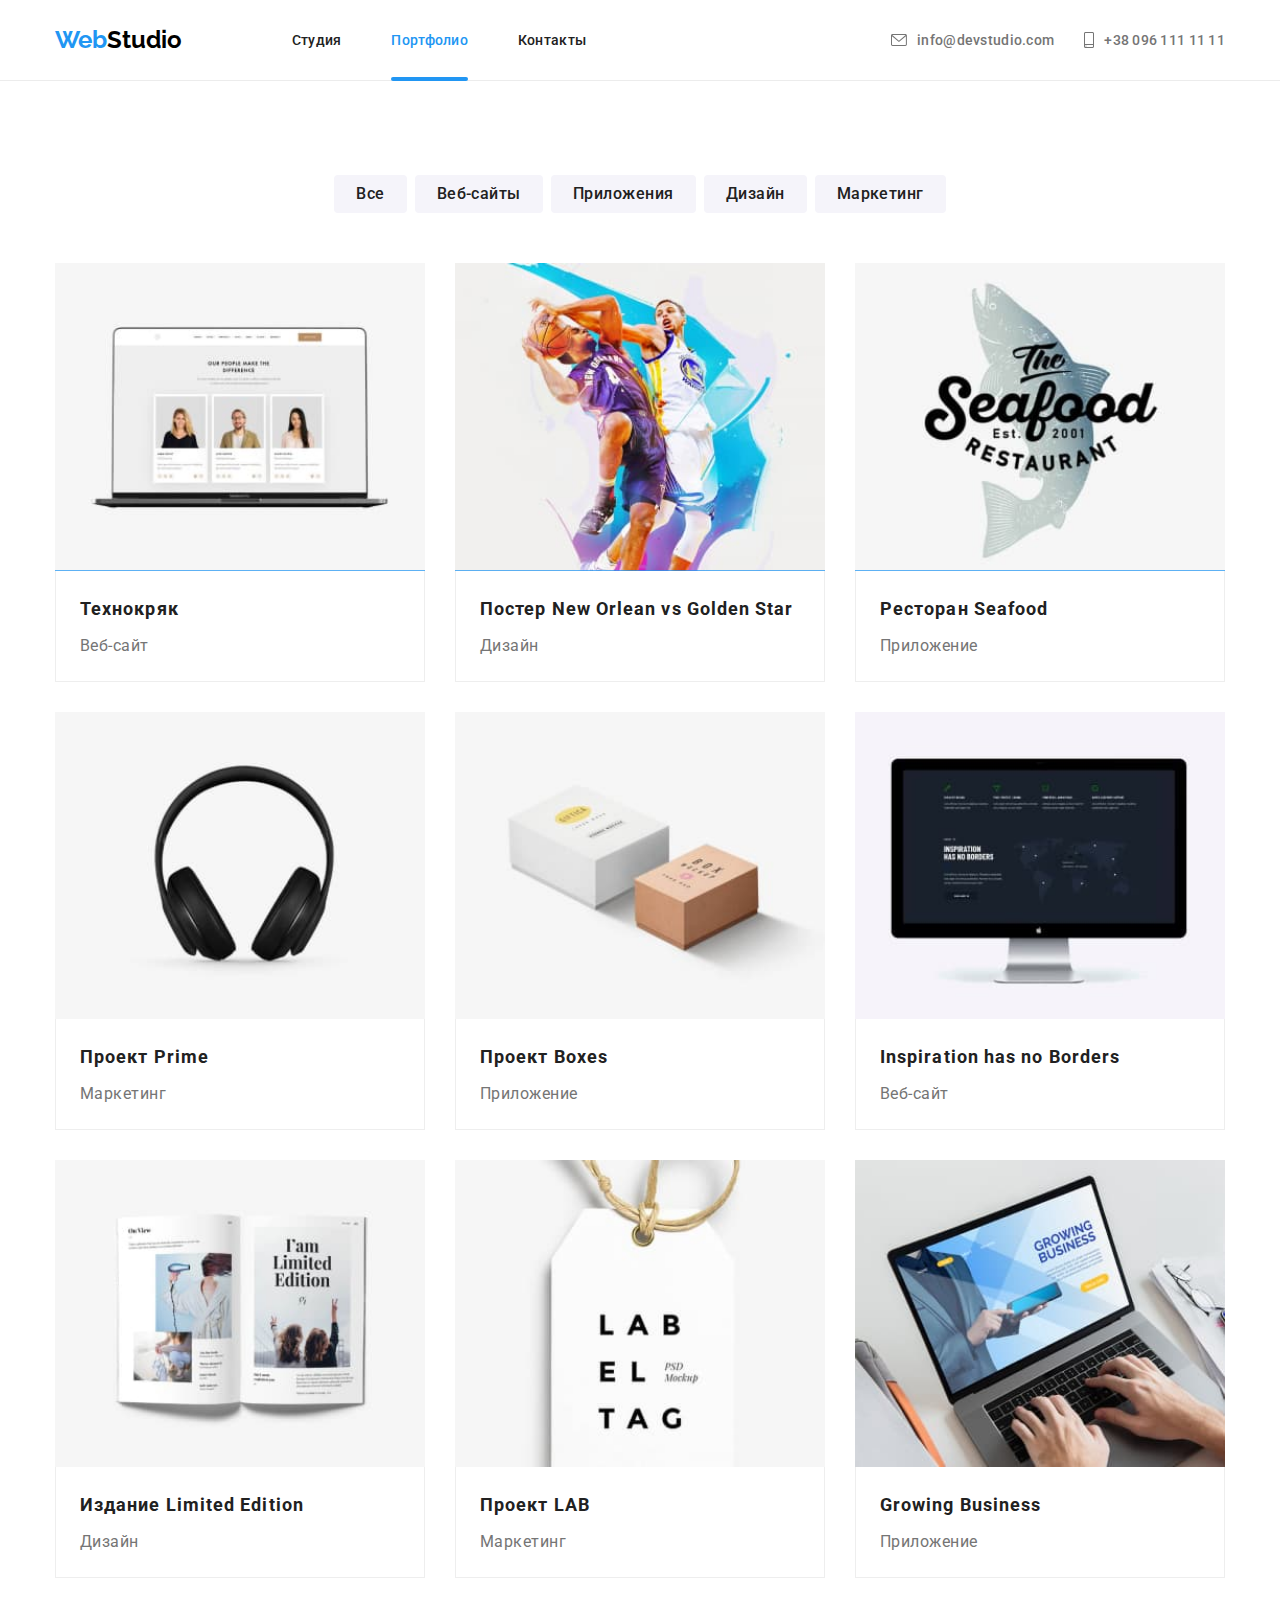
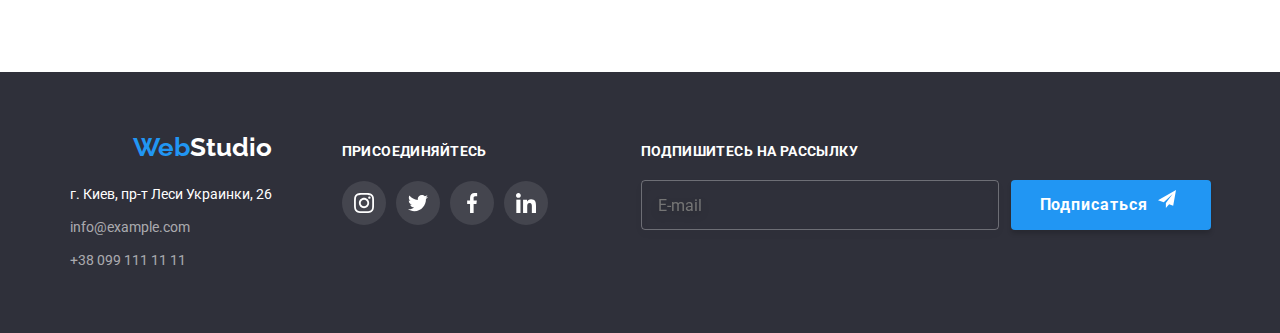
==== commit a78253fd: "Добавляет исправления в Хедер (бургер-меню)" ====
--- a/portfolio.html
+++ b/portfolio.html
@@ -26,7 +26,7 @@
           <span class="logoweb">Web</span><span class="accent">Studio</span>
         </a>
         <button type="button" 
-        class="menu-button is-open"
+        class="menu-button"
         aria-expanded="false"
         aria-controls="menu-container" 
         data-menu-button>
@@ -37,7 +37,7 @@
         <use class="icon-menu" href=./images/icon/symbol-defs.svg#menu></use>
       </svg>
     </button>
-    <div class="menu-container is-open" id="menu-container" data-menu>
+    <div class="menu-container" id="menu-container" data-menu>
   <nav class="nav">
           <ul class="site-nav">
             <li><a href="./index.html" class="link">Студия</a></li>
--- a/css/main.min.css
+++ b/css/main.min.css
@@ -1,2 +1,2 @@
-.container{margin-left:auto;margin-right:auto;padding-left:15px;padding-right:15px}@media screen and (min-width: 480px){.container{width:480px}}@media screen and (min-width: 768px){.container{width:768px}}@media screen and (min-width: 1200px){.container{width:1200px}}body{font-family:"Roboto",sans-serif;margin:0px}a{text-decoration:none}li{list-style:none}img{display:block;max-width:100%;height:auto}.page-header{border-bottom:1px solid #ececec;position:relative}@media screen and (max-width: 767px){.page-header .container{position:fixed;z-index:99;top:0;left:0;display:-webkit-box;display:-ms-flexbox;display:flex;-webkit-box-align:center;-ms-flex-align:center;align-items:center;-webkit-box-pack:justify;-ms-flex-pack:justify;justify-content:space-between;min-height:60px;width:100%;background-color:#fff}}@media screen and (min-width: 768px){.page-header .container{display:-webkit-box;display:-ms-flexbox;display:flex;-webkit-box-align:center;-ms-flex-align:center;align-items:center;min-height:80px}}@media screen and (min-width: 1200px){.page-header .container{-webkit-box-pack:justify;-ms-flex-pack:justify;justify-content:space-between}}.nav{display:-webkit-box;display:-ms-flexbox;display:flex;-webkit-box-align:center;-ms-flex-align:center;align-items:center;-webkit-box-pack:center;-ms-flex-pack:center;justify-content:center}@media screen and (min-width: 768px){.nav{display:-webkit-box;display:-ms-flexbox;display:flex;-webkit-box-align:end;-ms-flex-align:end;align-items:flex-end;margin-left:88px}}@media screen and (min-width: 1200px){.nav{-webkit-box-align:center;-ms-flex-align:center;align-items:center;display:-webkit-box;display:-ms-flexbox;display:flex;margin-left:93px}}.logoweb{font-family:"Raleway",sans-serif;font-weight:700;font-size:24px;line-height:1.17;color:#2196f3}.accent{font-family:"Raleway",sans-serif;color:#000000;font-weight:700;font-size:24px;line-height:1.17}.menu-button{display:-webkit-inline-box;display:-ms-inline-flexbox;display:inline-flex;margin:0;padding:0px;border:none;background-color:transparent}.menu-button:hover,.menu-button:focus{fill:#2196f3}.menu-button .icon-close{display:none}.menu-button.is-open .icon-close{display:block}.menu-button.is-open .icon-menu{display:none}@media screen and (min-width: 768px){.menu-button{display:none}}@media screen and (max-width: 767px){.menu-container{display:none;position:absolute;text-align:center;left:0%;top:100%;width:100%;background-color:#fff;-webkit-box-shadow:0px 4px 8px rgba(0,0,0,0.04),0px 2px 4px rgba(0,0,0,0.08),0px 1px 3px rgba(0,0,0,0.16);box-shadow:0px 4px 8px rgba(0,0,0,0.04),0px 2px 4px rgba(0,0,0,0.08),0px 1px 3px rgba(0,0,0,0.16);padding-top:60px;padding-left:140;padding-right:140;padding-bottom:60px}.menu-container.is-open{display:block}}@media screen and (min-width: 768px){.menu-container{display:-webkit-box;display:-ms-flexbox;display:flex}}@media screen and (min-width: 1200px){.menu-container{-webkit-box-align:center;-ms-flex-align:center;align-items:center}}@media screen and (max-width: 767px){.site-nav{margin:0px;padding:0px;margin-bottom:60px}}@media screen and (min-width: 768px){.site-nav{display:-webkit-box;display:-ms-flexbox;display:flex;font-size:14px;margin-bottom:0px;margin-top:0px;padding:0px}}@media screen and (min-width: 1200px){.site-nav{-webkit-box-align:center;-ms-flex-align:center;align-items:center}}@media screen and (min-width: 768px){.site-nav :not(:last-child){margin-right:50px}}.site-nav a{display:inline-block}.site-nav .link.current{color:#2196f3;margin-bottom:8px}@media screen and (min-width: 1200px){.site-nav .link.current{margin-bottom:0px}}@media screen and (min-width: 1200px){.site-nav .link{margin-right:0px}}@media screen and (max-width: 767px){.site-nav li:not(:last-child){margin-bottom:40px;margin-top:0;margin-right:0;margin-left:0}}@media screen and (max-width: 767px){.link{font-weight:500;font-size:18px;line-height:1.17;letter-spacing:0.02em;color:#212121;-webkit-transition:color 250ms cubic-bezier(0.4, 0, 0.2, 1);transition:color 250ms cubic-bezier(0.4, 0, 0.2, 1)}}@media screen and (min-width: 768px){.link{display:-webkit-box;display:-ms-flexbox;display:flex;-webkit-box-align:center;-ms-flex-align:center;align-items:center;margin-bottom:10px;font-weight:500;font-size:14px;line-height:1.17;letter-spacing:0.02em;color:#212121;-webkit-transition:color 250ms cubic-bezier(0.4, 0, 0.2, 1);transition:color 250ms cubic-bezier(0.4, 0, 0.2, 1)}}@media screen and (min-width: 1200px){.link{margin-right:30px;padding-top:32px;padding-bottom:32px;-webkit-box-pack:justify;-ms-flex-pack:justify;justify-content:space-between;font-size:14px;margin-bottom:0px}}.link:hover,.link:focus{color:#2196f3}@media screen and (min-width: 480px){.link:not(:last-child){margin-bottom:40px}}.link.current{position:relative}.link-tel{color:#757575;font-weight:500;font-size:18px;line-height:1.14;letter-spacing:0.02em;-webkit-transition:color 250ms cubic-bezier(0.4, 0, 0.2, 1);transition:color 250ms cubic-bezier(0.4, 0, 0.2, 1)}.link-tel:hover,.link-tel:focus{color:#2196f3}@media screen and (min-width: 768px){.link-tel{font-size:12px;line-height:1.16;letter-spacing:0.02em}}@media screen and (min-width: 1200px){.link-tel{padding-top:32px;padding-bottom:32px;font-size:14px}}@media screen and (max-width: 767px){.site-contacts{padding-left:0px;padding:0px;margin-bottom:0px;margin-top:0px}}@media screen and (min-width: 768px){.site-contacts{margin:0px;padding-left:0px;margin-left:84px}}@media screen and (min-width: 1200px){.site-contacts{display:-webkit-box;display:-ms-flexbox;display:flex;-webkit-box-align:center;-ms-flex-align:center;align-items:center;margin-left:305px}}@media screen and (min-width: 768px){.site-contacts .link{font-size:12px;line-height:1.16;letter-spacing:0.02em}}@media screen and (min-width: 1200px){.site-contacts .link{font-size:14px;line-height:1.16;letter-spacing:0.02em}}@media screen and (max-width: 767px){.site-contacts li:first-child{margin-bottom:16px}}.item:not(:last-child){position:relative}.current::before{content:"";position:absolute;left:0px;height:4px;display:block;width:100%;background-color:#2196f3;border-bottom-left-radius:4px;border-bottom-right-radius:4px;border-top-left-radius:4px;border-top-right-radius:4px;bottom:-12px;-webkit-box-sizing:border-box;box-sizing:border-box}@media screen and (min-width: 768px){.current::before{bottom:-28px}}@media screen and (min-width: 1200px){.current::before{bottom:-1px}}.site-contacts .link{color:#757575;-webkit-transition:color 250ms cubic-bezier(0.4, 0, 0.2, 1);transition:color 250ms cubic-bezier(0.4, 0, 0.2, 1)}.site-contacts .link:hover,.site-contacts .link:focus{color:#2196f3}.section-title{color:#212121;margin:0px}.icon{fill:currentColor;margin-right:10px}.hero{background:#c4c4c4;text-align:center;padding-top:118px;padding-bottom:118px}@media screen and (max-width: 767px){.hero{margin-bottom:0px;margin-left:0px;margin-right:0px;margin-top:60px}}.overlay{border:1px solid #000000;height:400px;max-width:480px;margin-left:auto;margin-right:auto;background-image:-webkit-gradient(linear, left top, right top, from(rgba(47,48,58,0.4)), to(rgba(47,48,58,0.4))),url(..//..//images/hero-mobile@1x.jpg);background-image:linear-gradient(to right, rgba(47,48,58,0.4), rgba(47,48,58,0.4)),url(..//..//images/hero-mobile@1x.jpg);background-size:cover;background-repeat:no-repeat;background-position:center}@media screen and (-webkit-min-device-pixel-ratio: 2), screen and (min-resolution: 192dpi), screen and (min-resolution: 2dppx){.overlay{background-image:-webkit-gradient(linear, left top, right top, from(rgba(47,48,58,0.4)), to(rgba(47,48,58,0.4))),url(..//..//images/hero-mobile@2x.jpg);background-image:linear-gradient(to right, rgba(47,48,58,0.4), rgba(47,48,58,0.4)),url(..//..//images/hero-mobile@2x.jpg);background-size:cover;background-repeat:no-repeat;background-position:center}}@media screen and (min-width: 768px){.overlay{height:400px;max-width:1600px;background-image:-webkit-gradient(linear, left top, right top, from(rgba(47,48,58,0.4)), to(rgba(47,48,58,0.4))),url(..//..//images/hero-tablet@1x.jpg);background-image:linear-gradient(to right, rgba(47,48,58,0.4), rgba(47,48,58,0.4)),url(..//..//images/hero-tablet@1x.jpg);background-size:cover;background-repeat:no-repeat;background-position:center}}@media screen and (min-width: 768px) and (-webkit-min-device-pixel-ratio: 2), screen and (min-width: 768px) and (min-resolution: 192dpi), screen and (min-width: 768px) and (min-resolution: 2dppx){.overlay{background-image:-webkit-gradient(linear, left top, right top, from(rgba(47,48,58,0.4)), to(rgba(47,48,58,0.4))),url(..//../images/hero-tablet@2x.jpg);background-image:linear-gradient(to right, rgba(47,48,58,0.4), rgba(47,48,58,0.4)),url(..//../images/hero-tablet@2x.jpg)}}@media screen and (min-width: 768px) and (min-width: 1200px){.overlay{height:600px;max-width:1600px}}.hero .container{display:-webkit-box;display:-ms-flexbox;display:flex;-webkit-box-orient:vertical;-webkit-box-direction:normal;-ms-flex-direction:column;flex-direction:column;-webkit-box-align:center;-ms-flex-align:center;align-items:center}.hero-title{color:#fff;font-weight:900;font-size:26px;line-height:1.61;text-align:center;letter-spacing:0.06em;text-transform:uppercase;margin-top:0px;margin-bottom:30px}@media screen and (min-width: 1200px){.hero-title{font-size:44px;line-height:1.36}}.hero button{background:#2196f3;color:#fff;font-family:"Roboto",sans-serif;font-weight:700;font-size:16px;line-height:1.88;-webkit-box-align:center;-ms-flex-align:center;align-items:center;text-align:center;border-radius:4px;padding:10px 32px;margin:0px;border:0px;cursor:pointer;min-width:200px}.section-features{background:#fff;padding-top:60px;padding-bottom:60px}.features{text-align:center;margin-top:0px;margin-bottom:0px;padding-left:0px}@media screen and (min-width: 768px){.features{display:-webkit-box;display:-ms-flexbox;display:flex;-ms-flex-wrap:wrap;flex-wrap:wrap;margin-right:0px;margin-left:0px;margin-top:0px;margin-bottom:0px}}@media screen and (min-width: 1200px){.features{-ms-flex-wrap:nowrap;flex-wrap:nowrap}}.features-icon{padding:25px;margin-bottom:30px;text-align:center;background-color:#f5f4fa}.features-icon .icon{width:70px;height:70px;margin:0px}.features p{margin-top:10px;margin-bottom:0px}.features li:not(:last-child){margin-bottom:30px}@media screen and (min-width: 768px){.features li:nth-child(-n+2){margin-bottom:30px}}@media screen and (min-width: 768px){.features li:nth-child(2n+1){margin-right:30px}}@media screen and (min-width: 768px){.features li{width:calc((100% - 30px) / 2)}}@media screen and (min-width: 1200px){.features li:not(:last-child){margin-right:30px;margin-bottom:0px}}@media screen and (min-width: 1200px){.features li{width:calc((100% - 3 * 30px) / 4)}}.section-features .section-title{font-weight:700;font-size:14px;line-height:16px;letter-spacing:0.03em;text-transform:uppercase}@media screen and (min-width: 768px){.section-features .section-title{text-align:start}}.section-features .text{font-weight:400;font-size:14px;line-height:1.71;text-align:left;vertical-align:Top;letter-spacing:3%;color:#757575;letter-spacing:0.03em}@media screen and (max-width: 1199px){.section-work{display:none}}@media screen and (min-width: 1200px){.section-work{padding-bottom:94px}}.section-work .section-title{font-weight:700;font-size:36px;line-height:1.17;text-align:center;letter-spacing:0.03em;display:block;margin-bottom:50px}.work{display:-webkit-box;display:-ms-flexbox;display:flex;-webkit-box-orient:vertical;-webkit-box-direction:normal;-ms-flex-direction:column;flex-direction:column;-webkit-box-align:center;-ms-flex-align:center;align-items:center}.section-work ul{margin-top:0;font-weight:700;font-size:36px;line-height:1.17;text-align:center;letter-spacing:0.03em;display:-webkit-box;display:-ms-flexbox;display:flex;padding-left:0px;margin-bottom:0px}.section-work li:not(:last-child){margin-right:30px}.section-work li{position:relative}.work p{display:inline-block;font-size:14px;font-weight:700;line-height:1.14;letter-spacing:0.03em;text-align:center;text-transform:uppercase;color:#fff;position:absolute;width:100%;margin:0px;background-color:rgba(47,48,58,0.8);bottom:0px;left:0px;padding-top:27px;padding-bottom:27px}.section-team{background:#f5f4fa;padding-bottom:60px;padding-top:60px}.staff-list{margin-top:30px;margin-bottom:0px;padding-left:0px}@media screen and (min-width: 768px){.staff-list{display:-webkit-box;display:-ms-flexbox;display:flex;-ms-flex-wrap:wrap;flex-wrap:wrap}}.team-card{width:450px;text-align:center;background:#fff;-webkit-box-shadow:0px 1px 3px rgba(0,0,0,0.12),0px 1px 1px rgba(0,0,0,0.14),0px 2px 1px rgba(0,0,0,0.2);box-shadow:0px 1px 3px rgba(0,0,0,0.12),0px 1px 1px rgba(0,0,0,0.14),0px 2px 1px rgba(0,0,0,0.2);border-radius:0px 0px 4px 4px}@media screen and (min-width: 768px){.team-card{width:354px}}@media screen and (min-width: 1200px){.team-card{width:270px}}@media screen and (min-width: 768px){.team-card:nth-child(-n+2){margin-bottom:30px}}@media screen and (min-width: 768px){.team-card:nth-child(2n+1){margin-right:30px}}@media screen and (min-width: 1200px){.team-card:not(:last-child){margin-right:30px;margin-bottom:0px}}.section-team .section-title{font-weight:700;font-size:28px;line-height:1.17;text-align:center;vertical-align:Top;letter-spacing:3%}@media screen and (min-width: 1200px){.section-team .section-title{font-size:36px}}.section-team .title-name{font-weight:500;font-size:16px;line-height:1.19;text-align:Center;vertical-align:Top;letter-spacing:3%;margin-bottom:0px;margin-top:0px}.our-team{padding:30px 32px}.network{display:-webkit-box;display:-ms-flexbox;display:flex;margin-top:16px;padding:0px;-webkit-box-pack:center;-ms-flex-pack:center;justify-content:center}.network-link{display:-webkit-box;display:-ms-flexbox;display:flex;-webkit-box-pack:center;-ms-flex-pack:center;justify-content:center;-webkit-box-align:center;-ms-flex-align:center;align-items:center;width:44px;height:44px;border-radius:50%;color:#afb1b8;background-color:rgba(255,255,255,0.1);-webkit-transition:color 250ms cubic-bezier(0.4, 0, 0.2, 1),background-color 250ms cubic-bezier(0.4, 0, 0.2, 1);transition:color 250ms cubic-bezier(0.4, 0, 0.2, 1),background-color 250ms cubic-bezier(0.4, 0, 0.2, 1)}.network-link:hover,.network-link:focus{background-color:#2196f3;color:#fff}.net-soc{fill:currentColor}.section-team p{font-size:16px;line-height:1.19;text-align:Center;vertical-align:Top;letter-spacing:3%;color:#757575;margin-top:10px;margin-bottom:0px}.section-clients{padding-top:60px;padding-bottom:60px}@media screen and (min-width: 1200px){.section-clients{padding-top:94px;padding-bottom:94px}}.section-clients h2{font-weight:700;font-size:28px;line-height:1.17;text-align:center;letter-spacing:0.03em;padding:0px;margin:0px;margin-bottom:30px}@media screen and (min-width: 1200px){.section-clients h2{margin-bottom:50px;font-size:36px}}.icon-clients{display:-webkit-box;display:-ms-flexbox;display:flex;-ms-flex-wrap:wrap;flex-wrap:wrap;-webkit-box-align:center;-ms-flex-align:center;align-items:center;-webkit-box-pack:center;-ms-flex-pack:center;justify-content:center;padding-left:0px;margin:0px}@media screen and (min-width: 1200px){.icon-clients{-ms-flex-wrap:nowrap;flex-wrap:nowrap}}.icon-clients li{width:210px}@media screen and (min-width: 768px){.icon-clients li{width:226px}}@media screen and (min-width: 1200px){.icon-clients li{width:170px}}@media screen and (max-width: 767px){.icon-clients li:nth-child(2n+1){margin-right:30px}}@media screen and (max-width: 767px){.icon-clients li:nth-child(-n+4){margin-bottom:30px}}@media screen and (min-width: 768px){.icon-clients li:not(:nth-child(3n)){margin-right:30px}}@media screen and (min-width: 768px){.icon-clients li:nth-child(-n+3){margin-bottom:30px}}@media screen and (min-width: 1200px){.icon-clients li:not(:last-child){margin-right:30px;margin-bottom:0px}}.section-clients a{padding:0px;margin:0px}.logo-company{display:block;width:100%;height:90px;border:1px solid;border-radius:4px;display:-webkit-box;display:-ms-flexbox;display:flex;-webkit-box-pack:center;-ms-flex-pack:center;justify-content:center;-webkit-box-align:center;-ms-flex-align:center;align-items:center;color:#afb1b8;-webkit-transition:color 250ms cubic-bezier(0.4, 0, 0.2, 1),border 250ms cubic-bezier(0.4, 0, 0.2, 1);transition:color 250ms cubic-bezier(0.4, 0, 0.2, 1),border 250ms cubic-bezier(0.4, 0, 0.2, 1)}.logo-company:hover{color:#2196f3}.logo-company:focus{color:#2196f3}.icon-company{border-radius:0px;padding:0px;margin:0px;fill:currentColor}.footer{background:#2f303a;padding-top:60px;padding-bottom:60px}@media screen and (min-width: 768px){.footer .container{display:-webkit-box;display:-ms-flexbox;display:flex;-ms-flex-wrap:wrap;flex-wrap:wrap;-webkit-box-pack:center;-ms-flex-pack:center;justify-content:center;text-align:center;-webkit-box-align:baseline;-ms-flex-align:baseline;align-items:baseline}}@media screen and (min-width: 1200px){.footer .container{-ms-flex-wrap:nowrap;flex-wrap:nowrap}}.footer .foot{display:block;display:-webkit-box;display:-ms-flexbox;display:flex;-webkit-box-orient:vertical;-webkit-box-direction:normal;-ms-flex-direction:column;flex-direction:column;-webkit-box-align:center;-ms-flex-align:center;align-items:center;margin-bottom:60px}@media screen and (min-width: 768px){.footer .foot{margin-right:165px}}@media screen and (min-width: 1200px){.footer .foot{margin-right:70px;margin-bottom:0px}}.foot ul{padding-left:0px;margin-top:0px;margin-bottom:0px}.foot li:first-child{margin-bottom:9px}.footer .logoweb{font-family:"Raleway",sans-serif;font-weight:700;font-size:24px;line-height:1.17;color:#2196f3}@media screen and (min-width: 1200px){.footer .logoweb{font-size:26px;line-height:1.19}}.footer address{margin-top:20px;text-align:center}@media screen and (min-width: 1200px){.footer address{text-align:left}}.footer .accent{font-family:"Raleway",sans-serif;color:#fff;font-weight:700;font-size:24px;line-height:1.17}@media screen and (min-width: 1200px){.footer .accent{font-size:26px;line-height:1.19}}.footer p{font-style:normal;font-size:14px;line-height:1.71;text-align:Left;vertical-align:Top;letter-spacing:3%;color:#fff;margin-bottom:9px;margin-top:0px}.address a{font-style:normal;font-size:14px;line-height:1.71;text-align:left;vertical-align:Top;letter-spacing:3%;color:rgba(255,255,255,0.6)}.social{text-align:center;margin-bottom:60px}@media screen and (min-width: 768px){.social{margin:0px}}@media screen and (min-width: 1200px){.social{margin-right:93px;text-align:left}}.social b{font-style:normal;font-weight:700;font-size:14px;line-height:1.14;letter-spacing:0.03em;text-transform:uppercase;color:#fff}.social-link{display:-webkit-box;display:-ms-flexbox;display:flex;-webkit-box-pack:center;-ms-flex-pack:center;justify-content:center;padding:0px;margin-top:20px;margin-bottom:0px}.social-link li:not(:last-child){margin-right:10px}.soc{width:44px;height:44px;display:-webkit-box;display:-ms-flexbox;display:flex;-webkit-box-pack:center;-ms-flex-pack:center;justify-content:center;-webkit-box-align:center;-ms-flex-align:center;align-items:center;border-radius:50%;color:#fff;background-color:rgba(255,255,255,0.1);-webkit-transition:background-color 250ms cubic-bezier(0.4, 0, 0.2, 1);transition:background-color 250ms cubic-bezier(0.4, 0, 0.2, 1)}.soc:hover,.soc:focus{background-color:#2196f3}.foot-icon{fill:currentColor}.footer-form p{font-weight:700;font-size:14px;line-height:1.14;letter-spacing:0.03em;text-transform:uppercase;color:#fff;margin-bottom:20px;text-align:center}@media screen and (min-width: 1200px){.footer-form p{text-align:left}}.mail-ent{text-align:center}@media screen and (min-width: 1200px){.mail-ent{display:-webkit-box;display:-ms-flexbox;display:flex}}.footer-input{width:358px;height:50px;left:815px;top:2785px;padding-left:16px;padding-top:15px;padding-bottom:15px;margin-bottom:20px;border:1px solid rgba(255,255,255,0.3);-webkit-box-sizing:border-box;box-sizing:border-box;-webkit-filter:drop-shadow(0px 4px 4px rgba(0,0,0,0.15));filter:drop-shadow(0px 4px 4px rgba(0,0,0,0.15));border-radius:4px;background:inherit;color:#fff}@media screen and (min-width: 480px){.footer-input{min-width:450px}}@media screen and (min-width: 480px) and (min-width: 1200px){.footer-input{margin-bottom:0px;margin-right:12px}}.footer-button{display:-webkit-box;display:-ms-flexbox;display:flex;text-align:center;width:200px;height:50px;margin-top:0px;margin-right:auto;margin-left:auto;padding-bottom:10px;padding-top:10px;padding-left:29px;background:#2196f3;-webkit-box-shadow:0px 4px 4px rgba(0,0,0,0.15);box-shadow:0px 4px 4px rgba(0,0,0,0.15);border-radius:4px;border:none;cursor:pointer}.footer-button span{font-weight:700;font-size:16px;line-height:1.87;margin-right:10px;display:-webkit-box;display:-ms-flexbox;display:flex;-webkit-box-align:center;-ms-flex-align:center;align-items:center;text-align:center;letter-spacing:0.06em;color:#fff}.foot-send{fill:#fff;top:0px;right:2px}.backdrop{position:fixed;top:0px;left:0px;width:100%;height:100%;overflow-y:scroll;background-color:rgba(0,0,0,0.2);-webkit-transition:opacity 1500ms cubic-bezier(0.25, 0.1, 0.25, 1);transition:opacity 1500ms cubic-bezier(0.25, 0.1, 0.25, 1)}@media screen and (max-width: 479px){.backdrop{padding:94px 5px}}.backdrop.is-hidden{opacity:0;pointer-events:none}.modal{position:relative;padding:40px;background:#fff;-webkit-box-shadow:0px 1px 3px rgba(0,0,0,0.12),0px 1px 1px rgba(0,0,0,0.14),0px 2px 1px rgba(0,0,0,0.2);box-shadow:0px 1px 3px rgba(0,0,0,0.12),0px 1px 1px rgba(0,0,0,0.14),0px 2px 1px rgba(0,0,0,0.2);border-radius:4px;max-width:100%;overflow-x:hidden}@media screen and (min-width: 480px){.modal{position:absolute;top:50%;left:50%;-webkit-transform:translate(-50%, -50%);transform:translate(-50%, -50%);width:450px;height:609px}}@media screen and (min-width: 1200px){.modal{width:528px;height:581px}}.modal-closed{position:absolute;top:8px;right:8px;display:-webkit-box;display:-ms-flexbox;display:flex;-webkit-box-pack:center;-ms-flex-pack:center;justify-content:center;-webkit-box-align:center;-ms-flex-align:center;align-items:center;width:30px;height:30px;padding:0px;border:1px solid rgba(0,0,0,0.1);background-size:cover;background-repeat:no-repeat;background-color:transparent;color:#000000;cursor:pointer;border-radius:50%;-webkit-transition:color 250ms cubic-bezier(0.4, 0, 0.2, 1);transition:color 250ms cubic-bezier(0.4, 0, 0.2, 1)}.modal-closed:hover,.modal-closed:focus{color:#2196f3}.closed{fill:currentColor}.form{margin:0px}.form h2{margin:0px;margin-bottom:12px;font-weight:700;font-size:20px;line-height:1.15;text-align:center;letter-spacing:0.03em;color:#212121}.form-field{display:-webkit-box;display:-ms-flexbox;display:flex;-webkit-box-orient:vertical;-webkit-box-direction:normal;-ms-flex-direction:column;flex-direction:column;margin:0px;margin-bottom:20px}@media screen and (min-width: 480px){.form-input:not(:last-child){margin-bottom:10px}}.form-input{border:1px solid rgba(33,33,33,0.2);border-radius:4px;max-width:448px;padding:11px 42px;-webkit-transition:border 250ms cubic-bezier(0.4, 0, 0.2, 1);transition:border 250ms cubic-bezier(0.4, 0, 0.2, 1);outline:none}.form-input:focus-within{border:1px solid #2196f3}.form-label{display:-webkit-box;display:-ms-flexbox;display:flex;-webkit-box-orient:vertical;-webkit-box-direction:normal;-ms-flex-direction:column;flex-direction:column}.form-label:focus-within{fill:#2196f3}.form-label span{font-size:12px;font-weight:400;line-height:1.71;letter-spacing:0.03em;color:#757575}@media screen and (min-width: 1200px){.form-label span{font-size:14px}}.form-label a{font-size:12px;font-weight:400;line-height:1.71;letter-spacing:0.03em;color:#2196f3;text-decoration:underline}@media screen and (min-width: 1200px){.form-label a{font-size:14px}}.form-icon{position:absolute;top:54%;left:12px;-webkit-transform:translateY(-50%);transform:translateY(-50%);-webkit-transition:fill 250ms cubic-bezier(0.4, 0, 0.2, 1);transition:fill 250ms cubic-bezier(0.4, 0, 0.2, 1)}.comment{min-height:120px;padding:12px 16px}.form-input::-webkit-input-placeholder{font-weight:400;font-size:12px;line-height:1.17;letter-spacing:0.01em;color:rgba(117,117,117,0.5)}.form-input:-ms-input-placeholder{font-weight:400;font-size:12px;line-height:1.17;letter-spacing:0.01em;color:rgba(117,117,117,0.5)}.form-input::-ms-input-placeholder{font-weight:400;font-size:12px;line-height:1.17;letter-spacing:0.01em;color:rgba(117,117,117,0.5)}.form-input::placeholder{font-weight:400;font-size:12px;line-height:1.17;letter-spacing:0.01em;color:rgba(117,117,117,0.5)}.checkbox{display:-webkit-box;display:-ms-flexbox;display:flex;-webkit-box-pack:center;-ms-flex-pack:center;justify-content:center}.form-label{position:relative}.checkbox .form-label{display:-webkit-box;display:-ms-flexbox;display:flex;-webkit-box-orient:horizontal;-webkit-box-direction:normal;-ms-flex-direction:row;flex-direction:row;-webkit-box-align:center;-ms-flex-align:center;align-items:center}.checkbox-input{position:absolute;width:1px;height:1px;margin:-1px;border:0px;padding:0px;clip:rect(0 0 0 0);overflow:hidden}.check::before{content:"";display:inline-block;margin-right:8px;width:16px;height:15px;background-image:url(..//images/icon/icon-check.svg);background-size:contain;background-repeat:no-repeat;background-position:center;border:2px solid #212121;border-radius:2px}.checkbox-input:checked+.check::before{border-color:#2196f3;background:#2196f3;background-image:url(..//images/icon/icon-check.svg);background-size:contain;background-origin:border-box}.checkbox-input:focus+.check::before{border-color:#2196f3;background-image:url(..//images/icon/icon-check.svg);background-size:contain;background-origin:border-box}.form-button{display:-webkit-box;display:-ms-flexbox;display:flex;-webkit-box-align:center;-ms-flex-align:center;align-items:center;text-align:center;min-width:200px;min-height:50px;margin:0px;margin-right:auto;margin-left:auto;margin-top:30px;padding:10px 55px;font-weight:700;font-size:16px;line-height:1.86;letter-spacing:0.06em;color:#fff;background-color:#2196f3;-webkit-box-shadow:0px 4px 4px rgba(0,0,0,0.15);box-shadow:0px 4px 4px rgba(0,0,0,0.15);border-radius:4px;border:none}.form-button:hover,.form-button:focus{background-color:#188ce8;-webkit-box-shadow:0px 4px 4px rgba(0,0,0,0.15);box-shadow:0px 4px 4px rgba(0,0,0,0.15);cursor:pointer}.section-portfolio{padding-top:60px;padding-bottom:60px}@media screen and (min-width: 1200px){.section-portfolio{padding-top:94px;padding-bottom:94px}}.portfolio{display:-webkit-box;display:-ms-flexbox;display:flex;-webkit-box-orient:vertical;-webkit-box-direction:normal;-ms-flex-direction:column;flex-direction:column}.nav-button{margin-top:0px;margin-bottom:0px;display:-webkit-box;display:-ms-flexbox;display:flex;-webkit-box-pack:center;-ms-flex-pack:center;justify-content:center;padding-left:0px}@media screen and (max-width: 767px){.nav-button{display:-webkit-box;display:-ms-flexbox;display:flex;-ms-flex-wrap:wrap;flex-wrap:wrap;-webkit-box-pack:start;-ms-flex-pack:start;justify-content:start}}@media screen and (min-width: 1200px){.nav-button{margin-right:0px}}@media screen and (max-width: 767px){.nav-button li:not(:last-child){margin-right:8px;margin-bottom:15px}}@media screen and (min-width: 768px){.nav-button li:not(:last-child){margin-right:8px}}@media screen and (max-width: 767px){.nav-button li:nth-child(4n){margin-bottom:0px}}@media screen and (min-width: 1200px){.nav-button li :not(:last-child){margin-right:8px}}.nav-button li{display:list-item}.nav-button .work-list{font-family:"Roboto",sans-serif;color:#212121;background:#f5f4fa;font-weight:500;font-size:16px;line-height:1.62;text-align:center;letter-spacing:0.03em;border:0px;border-radius:4px;padding-top:6px;padding-left:22px;padding-bottom:6px;padding-right:22px;-webkit-transition:background-color 250ms cubic-bezier(0.4, 0, 0.2, 1),color 250ms cubic-bezier(0.4, 0, 0.2, 1),-webkit-box-shadow 250ms cubic-bezier(0.4, 0, 0.2, 1);transition:background-color 250ms cubic-bezier(0.4, 0, 0.2, 1),color 250ms cubic-bezier(0.4, 0, 0.2, 1),-webkit-box-shadow 250ms cubic-bezier(0.4, 0, 0.2, 1);transition:background-color 250ms cubic-bezier(0.4, 0, 0.2, 1),color 250ms cubic-bezier(0.4, 0, 0.2, 1),box-shadow 250ms cubic-bezier(0.4, 0, 0.2, 1);transition:background-color 250ms cubic-bezier(0.4, 0, 0.2, 1),color 250ms cubic-bezier(0.4, 0, 0.2, 1),box-shadow 250ms cubic-bezier(0.4, 0, 0.2, 1),-webkit-box-shadow 250ms cubic-bezier(0.4, 0, 0.2, 1)}.nav-button .work-list:hover{background:#2196f3;color:#fff;-webkit-box-shadow:0px 3px 1px rgba(0,0,0,0.1),0px 1px 2px rgba(0,0,0,0.08),0px 2px 2px rgba(0,0,0,0.12);box-shadow:0px 3px 1px rgba(0,0,0,0.1),0px 1px 2px rgba(0,0,0,0.08),0px 2px 2px rgba(0,0,0,0.12)}.nav-button .work-list:focus{background:#2196f3;color:#fff}.dev{padding-left:0px;margin-top:40px;margin-bottom:0px;display:-webkit-box;display:-ms-flexbox;display:flex;-ms-flex-wrap:wrap;flex-wrap:wrap;-ms-flex-line-pack:justify;align-content:space-between}@media screen and (min-width: 768px){.dev{margin-top:30px;display:-webkit-box;display:-ms-flexbox;display:flex;-ms-flex-wrap:wrap;flex-wrap:wrap}}@media screen and (min-width: 1200px){.dev{margin-top:50px}}.dev-content{border-left:1px solid #eeeeee;border-right:1px solid #eeeeee;border-bottom:1px solid #eeeeee;-webkit-box-sizing:border-box;box-sizing:border-box;padding-right:24px;padding-left:24px;padding-top:20px;padding-bottom:20px}.dev-link{display:block;-webkit-transition:-webkit-box-shadow 250ms cubic-bezier(0.4, 0, 0.2, 1);transition:-webkit-box-shadow 250ms cubic-bezier(0.4, 0, 0.2, 1);transition:box-shadow 250ms cubic-bezier(0.4, 0, 0.2, 1);transition:box-shadow 250ms cubic-bezier(0.4, 0, 0.2, 1), -webkit-box-shadow 250ms cubic-bezier(0.4, 0, 0.2, 1)}.dev-link:hover{width:370px;-webkit-box-shadow:0px 1px 1px rgba(0,0,0,0.12),0px 4px 4px rgba(0,0,0,0.06),1px 4px 6px rgba(0,0,0,0.16);box-shadow:0px 1px 1px rgba(0,0,0,0.12),0px 4px 4px rgba(0,0,0,0.06),1px 4px 6px rgba(0,0,0,0.16)}.dev-link:focus{background:inherit}.dev-link:hover .dev-text,.dev-link:focus .dev-text{-webkit-transform:translateY(0);transform:translateY(0)}.dev li:not(:last-child){margin-bottom:30px}@media screen and (max-width: 1199px) and (min-width: 768px){.dev li:not(:last-child):nth-child(2n+1){margin-right:30px}}@media screen and (max-width: 1199px) and (min-width: 768px){.dev li:not(:last-child){width:354px}}@media screen and (min-width: 1200px){.dev li:not(:last-child){width:370px}}@media screen and (min-width: 1200px){.dev li:not(:last-child):not(:nth-last-child(-n+3)){margin-bottom:30px}}@media screen and (min-width: 1200px){.dev li:not(:last-child):not(:nth-child(3n)){margin-right:30px}}@media screen and (min-width: 1200px){.dev li:not(:last-child):nth-last-child(-n+3){margin-bottom:0}}.dev-item{position:relative;overflow:hidden}.dev-text{position:absolute;top:0px;left:0px;margin:0px;height:100%;padding:63px 24px;font-size:18px;line-height:1.56;letter-spacing:0.03em;color:#fff;background-color:#2196f3;overflow:hidden;-webkit-transform:translateY(100%);transform:translateY(100%);-webkit-transition:-webkit-transform 250ms cubic-bezier(0.4, 0, 0.2, 1);transition:-webkit-transform 250ms cubic-bezier(0.4, 0, 0.2, 1);transition:transform 250ms cubic-bezier(0.4, 0, 0.2, 1);transition:transform 250ms cubic-bezier(0.4, 0, 0.2, 1), -webkit-transform 250ms cubic-bezier(0.4, 0, 0.2, 1)}.card-image{display:block}@media screen and (min-width: 1200px){.card-image{width:370px}}.dev h2{color:#212121;font-weight:700;font-size:18px;line-height:2;letter-spacing:0.06em;margin-top:0px;margin-bottom:0px}.dev-content p{color:#757575;font-weight:400;font-size:16px;line-height:1.88;letter-spacing:0.03em;margin-top:4px;margin-bottom:0px}
+.container{margin-left:auto;margin-right:auto;padding-left:15px;padding-right:15px}@media screen and (min-width: 480px){.container{width:480px}}@media screen and (min-width: 768px){.container{width:768px}}@media screen and (min-width: 1200px){.container{width:1200px}}body{font-family:"Roboto",sans-serif;margin:0px}a{text-decoration:none}li{list-style:none}img{display:block;max-width:100%;height:auto}.page-header{border-bottom:1px solid #ececec;position:relative}@media screen and (max-width: 767px){.page-header .container{position:fixed;z-index:99;top:0;left:0;display:-webkit-box;display:-ms-flexbox;display:flex;-webkit-box-align:center;-ms-flex-align:center;align-items:center;-webkit-box-pack:justify;-ms-flex-pack:justify;justify-content:space-between;min-height:60px;width:100%;background-color:#fff}}@media screen and (min-width: 768px){.page-header .container{display:-webkit-box;display:-ms-flexbox;display:flex;-webkit-box-align:center;-ms-flex-align:center;align-items:center;min-height:80px}}@media screen and (min-width: 1200px){.page-header .container{-webkit-box-pack:justify;-ms-flex-pack:justify;justify-content:space-between}}.nav{display:-webkit-box;display:-ms-flexbox;display:flex;-webkit-box-align:center;-ms-flex-align:center;align-items:center;-webkit-box-pack:center;-ms-flex-pack:center;justify-content:center}@media screen and (min-width: 768px){.nav{-webkit-box-align:end;-ms-flex-align:end;align-items:flex-end;margin-left:88px}}@media screen and (min-width: 1200px){.nav{-webkit-box-align:center;-ms-flex-align:center;align-items:center;margin-left:93px}}.logoweb{font-family:"Raleway",sans-serif;font-weight:700;font-size:24px;line-height:1.17;color:#2196f3}.accent{font-family:"Raleway",sans-serif;color:#000000;font-weight:700;font-size:24px;line-height:1.17}.menu-button{display:-webkit-inline-box;display:-ms-inline-flexbox;display:inline-flex;margin:0;padding:0px;border:none;background-color:transparent}.menu-button:hover,.menu-button:focus{fill:#2196f3}.menu-button .icon-close{display:none}.menu-button.is-open .icon-close{display:block}.menu-button.is-open .icon-menu{display:none}@media screen and (min-width: 768px){.menu-button{display:none}}@media screen and (max-width: 767px){.menu-container{display:none;position:absolute;text-align:center;left:0%;top:100%;width:100%;background-color:#fff;-webkit-box-shadow:0px 4px 8px rgba(0,0,0,0.04),0px 2px 4px rgba(0,0,0,0.08),0px 1px 3px rgba(0,0,0,0.16);box-shadow:0px 4px 8px rgba(0,0,0,0.04),0px 2px 4px rgba(0,0,0,0.08),0px 1px 3px rgba(0,0,0,0.16);padding-top:60px;padding-left:140;padding-right:140;padding-bottom:60px}.menu-container.is-open{display:block}}@media screen and (min-width: 768px){.menu-container{display:-webkit-box;display:-ms-flexbox;display:flex}}@media screen and (min-width: 1200px){.menu-container{-webkit-box-align:center;-ms-flex-align:center;align-items:center}}@media screen and (max-width: 767px){.site-nav{margin:0px;padding:0px;margin-bottom:60px}}@media screen and (min-width: 768px){.site-nav{display:-webkit-box;display:-ms-flexbox;display:flex;font-size:14px;margin-bottom:0px;margin-top:0px;padding:0px}}@media screen and (min-width: 1200px){.site-nav{-webkit-box-align:center;-ms-flex-align:center;align-items:center}}@media screen and (min-width: 768px){.site-nav :not(:last-child){margin-right:50px}}.site-nav a{display:inline-block}.site-nav .link.current{color:#2196f3;margin-bottom:8px}@media screen and (min-width: 1200px){.site-nav .link.current{margin-bottom:0px}}@media screen and (min-width: 1200px){.site-nav .link{margin-right:0px}}@media screen and (max-width: 767px){.site-nav li:not(:last-child){margin-bottom:40px;margin-top:0;margin-right:0;margin-left:0}}@media screen and (max-width: 767px){.link{font-weight:500;font-size:18px;line-height:1.17;letter-spacing:0.02em;color:#212121;-webkit-transition:color 250ms cubic-bezier(0.4, 0, 0.2, 1);transition:color 250ms cubic-bezier(0.4, 0, 0.2, 1)}}@media screen and (min-width: 768px){.link{display:-webkit-box;display:-ms-flexbox;display:flex;-webkit-box-align:center;-ms-flex-align:center;align-items:center;margin-bottom:10px;font-weight:500;font-size:14px;line-height:1.17;letter-spacing:0.02em;color:#212121;-webkit-transition:color 250ms cubic-bezier(0.4, 0, 0.2, 1);transition:color 250ms cubic-bezier(0.4, 0, 0.2, 1)}}@media screen and (min-width: 1200px){.link{margin-right:30px;padding-top:32px;padding-bottom:32px;-webkit-box-pack:justify;-ms-flex-pack:justify;justify-content:space-between;font-size:14px;margin-bottom:0px}}.link:hover,.link:focus{color:#2196f3}@media screen and (min-width: 480px){.link:not(:last-child){margin-bottom:40px}}.link.current{position:relative}.link-tel{-webkit-box-align:center;-ms-flex-align:center;align-items:center;display:-webkit-box;display:-ms-flexbox;display:flex;-webkit-box-pack:center;-ms-flex-pack:center;justify-content:center;color:#757575;font-weight:500;font-size:18px;line-height:1.14;letter-spacing:0.02em;-webkit-transition:color 250ms cubic-bezier(0.4, 0, 0.2, 1);transition:color 250ms cubic-bezier(0.4, 0, 0.2, 1)}.link-tel:hover,.link-tel:focus{color:#2196f3}@media screen and (min-width: 768px){.link-tel{-webkit-box-pack:start;-ms-flex-pack:start;justify-content:flex-start;font-size:12px;line-height:1.16;letter-spacing:0.02em}}@media screen and (min-width: 1200px){.link-tel{padding-top:32px;padding-bottom:32px;font-size:14px}}@media screen and (max-width: 767px){.site-contacts{padding-left:0px;padding:0px;margin-bottom:0px;margin-top:0px}}@media screen and (min-width: 768px){.site-contacts{margin:0px;padding-left:0px;margin-left:84px}}@media screen and (min-width: 1200px){.site-contacts{display:-webkit-box;display:-ms-flexbox;display:flex;-webkit-box-align:center;-ms-flex-align:center;align-items:center;margin-left:305px}}@media screen and (min-width: 768px){.site-contacts .link{font-size:12px;line-height:1.16;letter-spacing:0.02em}}@media screen and (min-width: 1200px){.site-contacts .link{font-size:14px}}@media screen and (max-width: 767px){.site-contacts li:first-child{margin-bottom:16px}}.item:not(:last-child){position:relative}.current::before{content:"";position:absolute;left:0px;height:4px;display:block;width:100%;background-color:#2196f3;border-bottom-left-radius:4px;border-bottom-right-radius:4px;border-top-left-radius:4px;border-top-right-radius:4px;bottom:-12px;-webkit-box-sizing:border-box;box-sizing:border-box}@media screen and (min-width: 768px){.current::before{bottom:-31px}}@media screen and (min-width: 1200px){.current::before{bottom:-1px}}.site-contacts .link{color:#757575;-webkit-transition:color 250ms cubic-bezier(0.4, 0, 0.2, 1);transition:color 250ms cubic-bezier(0.4, 0, 0.2, 1)}.site-contacts .link:hover,.site-contacts .link:focus{color:#2196f3}.section-title{color:#212121;margin:0px}.icon{fill:currentColor;margin-right:10px}.hero{background:#c4c4c4;text-align:center;padding-top:118px;padding-bottom:118px}@media screen and (max-width: 767px){.hero{margin-bottom:0px;margin-left:0px;margin-right:0px;margin-top:60px}}.overlay{border:1px solid #000000;height:400px;margin-left:auto;margin-right:auto;background-image:-webkit-gradient(linear, left top, right top, from(rgba(47,48,58,0.4)), to(rgba(47,48,58,0.4))),url(..//..//images/hero-mobile@1x.jpg);background-image:linear-gradient(to right, rgba(47,48,58,0.4), rgba(47,48,58,0.4)),url(..//..//images/hero-mobile@1x.jpg);background-size:cover;background-repeat:no-repeat;background-position:center}@media screen and (-webkit-min-device-pixel-ratio: 2), screen and (min-resolution: 192dpi), screen and (min-resolution: 2dppx){.overlay{background-image:-webkit-gradient(linear, left top, right top, from(rgba(47,48,58,0.4)), to(rgba(47,48,58,0.4))),url(..//..//images/hero-mobile@2x.jpg);background-image:linear-gradient(to right, rgba(47,48,58,0.4), rgba(47,48,58,0.4)),url(..//..//images/hero-mobile@2x.jpg)}}@media screen and (min-width: 768px){.overlay{height:400px;max-width:1600px;background-image:-webkit-gradient(linear, left top, right top, from(rgba(47,48,58,0.4)), to(rgba(47,48,58,0.4))),url(..//..//images/hero-tablet@1x.jpg);background-image:linear-gradient(to right, rgba(47,48,58,0.4), rgba(47,48,58,0.4)),url(..//..//images/hero-tablet@1x.jpg)}}@media screen and (min-width: 768px) and (-webkit-min-device-pixel-ratio: 2), screen and (min-width: 768px) and (min-resolution: 192dpi), screen and (min-width: 768px) and (min-resolution: 2dppx){.overlay{background-image:-webkit-gradient(linear, left top, right top, from(rgba(47,48,58,0.4)), to(rgba(47,48,58,0.4))),url(..//../images/hero-tablet@2x.jpg);background-image:linear-gradient(to right, rgba(47,48,58,0.4), rgba(47,48,58,0.4)),url(..//../images/hero-tablet@2x.jpg)}}@media screen and (min-width: 1200px){.overlay{height:600px;max-width:1600px;background-image:-webkit-gradient(linear, left top, right top, from(rgba(47,48,58,0.4)), to(rgba(47,48,58,0.4))),url(..//..//images/hero-desktop@1x.jpg);background-image:linear-gradient(to right, rgba(47,48,58,0.4), rgba(47,48,58,0.4)),url(..//..//images/hero-desktop@1x.jpg)}}@media screen and (min-width: 1200px) and (-webkit-min-device-pixel-ratio: 2), screen and (min-width: 1200px) and (min-resolution: 192dpi), screen and (min-width: 1200px) and (min-resolution: 2dppx){.overlay{background-image:-webkit-gradient(linear, left top, right top, from(rgba(47,48,58,0.4)), to(rgba(47,48,58,0.4))),url(..//../images/hero-desktop@2x.jpg);background-image:linear-gradient(to right, rgba(47,48,58,0.4), rgba(47,48,58,0.4)),url(..//../images/hero-desktop@2x.jpg)}}.hero .container{display:-webkit-box;display:-ms-flexbox;display:flex;-webkit-box-orient:vertical;-webkit-box-direction:normal;-ms-flex-direction:column;flex-direction:column;-webkit-box-align:center;-ms-flex-align:center;align-items:center}.hero-title{color:#fff;font-weight:900;font-size:26px;line-height:1.61;text-align:center;letter-spacing:0.06em;text-transform:uppercase;margin-top:0px;margin-bottom:30px}@media screen and (min-width: 1200px){.hero-title{font-size:44px;line-height:1.36}}.hero button{background:#2196f3;color:#fff;font-family:"Roboto",sans-serif;font-weight:700;font-size:16px;line-height:1.88;-webkit-box-align:center;-ms-flex-align:center;align-items:center;text-align:center;border-radius:4px;padding:10px 32px;margin:0px;border:0px;cursor:pointer;min-width:200px}.section-features{background:#fff;padding-top:60px;padding-bottom:60px}.features{text-align:center;margin-top:0px;margin-bottom:0px;padding-left:0px}@media screen and (min-width: 768px){.features{display:-webkit-box;display:-ms-flexbox;display:flex;-ms-flex-wrap:wrap;flex-wrap:wrap;margin-right:0px;margin-left:0px}}@media screen and (min-width: 1200px){.features{-ms-flex-wrap:nowrap;flex-wrap:nowrap}}.features-icon{padding:25px;margin-bottom:30px;text-align:center;background-color:#f5f4fa}.features-icon .icon{width:70px;height:70px;margin:0px}.features p{margin-top:10px;margin-bottom:0px}.features li:not(:last-child){margin-bottom:30px}@media screen and (min-width: 768px){.features li:nth-child(-n+2){margin-bottom:30px}}@media screen and (min-width: 768px){.features li:nth-child(2n+1){margin-right:30px}}@media screen and (min-width: 768px){.features li{width:calc((100% - 30px) / 2)}}@media screen and (min-width: 1200px){.features li:not(:last-child){margin-right:30px;margin-bottom:0px}}@media screen and (min-width: 1200px){.features li{width:calc((100% - 3 * 30px) / 4)}}.section-features .section-title{font-weight:700;font-size:14px;line-height:16px;letter-spacing:0.03em;text-transform:uppercase}@media screen and (min-width: 768px){.section-features .section-title{text-align:start}}.section-features .text{font-weight:400;font-size:14px;line-height:1.71;text-align:left;vertical-align:Top;letter-spacing:3%;color:#757575;letter-spacing:0.03em}@media screen and (max-width: 1199px){.section-work{display:none}}@media screen and (min-width: 1200px){.section-work{padding-bottom:94px}}.section-work .section-title{font-weight:700;font-size:36px;line-height:1.17;text-align:center;letter-spacing:0.03em;display:block;margin-bottom:50px}.work{display:-webkit-box;display:-ms-flexbox;display:flex;-webkit-box-orient:vertical;-webkit-box-direction:normal;-ms-flex-direction:column;flex-direction:column;-webkit-box-align:center;-ms-flex-align:center;align-items:center}.section-work ul{margin-top:0;font-weight:700;font-size:36px;line-height:1.17;text-align:center;letter-spacing:0.03em;display:-webkit-box;display:-ms-flexbox;display:flex;padding-left:0px;margin-bottom:0px}.section-work li:not(:last-child){margin-right:30px}.section-work li{position:relative}.work p{display:inline-block;font-size:14px;font-weight:700;line-height:1.14;letter-spacing:0.03em;text-align:center;text-transform:uppercase;color:#fff;position:absolute;width:100%;margin:0px;background-color:rgba(47,48,58,0.8);bottom:0px;left:0px;padding-top:27px;padding-bottom:27px}.section-team{background:#f5f4fa;padding-bottom:60px;padding-top:60px}.staff-list{margin-top:30px;margin-bottom:0px;padding-left:0px}@media screen and (min-width: 768px){.staff-list{display:-webkit-box;display:-ms-flexbox;display:flex;-ms-flex-wrap:wrap;flex-wrap:wrap}}.team-card{width:450px;text-align:center;background:#fff;-webkit-box-shadow:0px 1px 3px rgba(0,0,0,0.12),0px 1px 1px rgba(0,0,0,0.14),0px 2px 1px rgba(0,0,0,0.2);box-shadow:0px 1px 3px rgba(0,0,0,0.12),0px 1px 1px rgba(0,0,0,0.14),0px 2px 1px rgba(0,0,0,0.2);border-radius:0px 0px 4px 4px}.team-card:not(:last-child){margin-bottom:30px}@media screen and (min-width: 768px){.team-card{width:354px}.team-card:not(:last-child){margin-bottom:0px}}@media screen and (min-width: 1200px){.team-card{width:270px}}@media screen and (min-width: 768px){.team-card:nth-child(-n+2){margin-bottom:30px}}@media screen and (min-width: 768px){.team-card:nth-child(2n+1){margin-right:30px}}@media screen and (min-width: 1200px){.team-card:not(:last-child){margin-right:30px;margin-bottom:0px}}.section-team .section-title{font-weight:700;font-size:28px;line-height:1.17;text-align:center;vertical-align:Top;letter-spacing:3%}@media screen and (min-width: 1200px){.section-team .section-title{font-size:36px}}.section-team .title-name{font-weight:500;font-size:16px;line-height:1.19;text-align:Center;vertical-align:Top;letter-spacing:3%;margin-bottom:0px;margin-top:0px}.our-team{padding:30px 32px}.network{display:-webkit-box;display:-ms-flexbox;display:flex;margin-top:16px;padding:0px;-webkit-box-pack:center;-ms-flex-pack:center;justify-content:center}.network-link{display:-webkit-box;display:-ms-flexbox;display:flex;-webkit-box-pack:center;-ms-flex-pack:center;justify-content:center;-webkit-box-align:center;-ms-flex-align:center;align-items:center;width:44px;height:44px;border-radius:50%;color:#afb1b8;background-color:rgba(255,255,255,0.1);-webkit-transition:color 250ms cubic-bezier(0.4, 0, 0.2, 1),background-color 250ms cubic-bezier(0.4, 0, 0.2, 1);transition:color 250ms cubic-bezier(0.4, 0, 0.2, 1),background-color 250ms cubic-bezier(0.4, 0, 0.2, 1)}.network-link:hover,.network-link:focus{background-color:#2196f3;color:#fff}.net-soc{fill:currentColor}.section-team p{font-size:16px;line-height:1.19;text-align:Center;vertical-align:Top;letter-spacing:3%;color:#757575;margin-top:10px;margin-bottom:0px}.section-clients{padding-top:60px;padding-bottom:60px}@media screen and (min-width: 1200px){.section-clients{padding-top:94px;padding-bottom:94px}}.section-clients h2{font-weight:700;font-size:28px;line-height:1.17;text-align:center;letter-spacing:0.03em;padding:0px;margin:0px;margin-bottom:30px}@media screen and (min-width: 1200px){.section-clients h2{margin-bottom:50px;font-size:36px}}.icon-clients{display:-webkit-box;display:-ms-flexbox;display:flex;-ms-flex-wrap:wrap;flex-wrap:wrap;-webkit-box-align:center;-ms-flex-align:center;align-items:center;-webkit-box-pack:center;-ms-flex-pack:center;justify-content:center;padding-left:0px;margin:0px}@media screen and (min-width: 1200px){.icon-clients{-ms-flex-wrap:nowrap;flex-wrap:nowrap}}.icon-clients li{width:210px}@media screen and (min-width: 768px){.icon-clients li{width:226px}}@media screen and (min-width: 1200px){.icon-clients li{width:170px}}@media screen and (max-width: 767px){.icon-clients li:nth-child(2n+1){margin-right:30px}}@media screen and (max-width: 767px){.icon-clients li:nth-child(-n+4){margin-bottom:30px}}@media screen and (min-width: 768px){.icon-clients li:not(:nth-child(3n)){margin-right:30px}}@media screen and (min-width: 768px){.icon-clients li:nth-child(-n+3){margin-bottom:30px}}@media screen and (min-width: 1200px){.icon-clients li:not(:last-child){margin-right:30px;margin-bottom:0px}}.section-clients a{padding:0px;margin:0px}.logo-company{display:block;width:100%;height:90px;border:1px solid;border-radius:4px;display:-webkit-box;display:-ms-flexbox;display:flex;-webkit-box-pack:center;-ms-flex-pack:center;justify-content:center;-webkit-box-align:center;-ms-flex-align:center;align-items:center;color:#afb1b8;-webkit-transition:color 250ms cubic-bezier(0.4, 0, 0.2, 1),border 250ms cubic-bezier(0.4, 0, 0.2, 1);transition:color 250ms cubic-bezier(0.4, 0, 0.2, 1),border 250ms cubic-bezier(0.4, 0, 0.2, 1)}.logo-company:hover{color:#2196f3}.logo-company:focus{color:#2196f3}.icon-company{border-radius:0px;padding:0px;margin:0px;fill:currentColor}.footer{background:#2f303a;padding-top:60px;padding-bottom:60px}@media screen and (min-width: 768px){.footer .container{display:-webkit-box;display:-ms-flexbox;display:flex;-ms-flex-wrap:wrap;flex-wrap:wrap;-webkit-box-pack:center;-ms-flex-pack:center;justify-content:center;text-align:center;-webkit-box-align:baseline;-ms-flex-align:baseline;align-items:baseline}}@media screen and (min-width: 1200px){.footer .container{-ms-flex-wrap:nowrap;flex-wrap:nowrap}}.footer .foot{display:block;display:-webkit-box;display:-ms-flexbox;display:flex;-webkit-box-orient:vertical;-webkit-box-direction:normal;-ms-flex-direction:column;flex-direction:column;-webkit-box-align:center;-ms-flex-align:center;align-items:center;margin-bottom:60px}@media screen and (min-width: 768px){.footer .foot{margin-right:165px}}@media screen and (min-width: 1200px){.footer .foot{margin-right:70px;margin-bottom:0px;-webkit-box-align:end;-ms-flex-align:end;align-items:end}}.foot ul{padding-left:0px;margin-top:0px;margin-bottom:0px}.foot li:first-child{margin-bottom:9px}.footer .logoweb{font-family:"Raleway",sans-serif;font-weight:700;font-size:24px;line-height:1.17;color:#2196f3}@media screen and (min-width: 1200px){.footer .logoweb{font-size:26px;line-height:1.19}}.footer address{margin-top:20px;text-align:center}@media screen and (min-width: 1200px){.footer address{text-align:left}}.footer .accent{font-family:"Raleway",sans-serif;color:#fff;font-weight:700;font-size:24px;line-height:1.17}@media screen and (min-width: 1200px){.footer .accent{font-size:26px;line-height:1.19}}.footer p{font-style:normal;font-size:14px;line-height:1.71;text-align:Left;vertical-align:Top;letter-spacing:3%;color:#fff;margin-bottom:9px;margin-top:0px}.address a{font-style:normal;font-size:14px;line-height:1.71;text-align:left;vertical-align:Top;letter-spacing:3%;color:rgba(255,255,255,0.6)}.social{text-align:center;margin-bottom:60px}@media screen and (min-width: 768px){.social{margin:0px}}@media screen and (min-width: 1200px){.social{margin-right:93px;text-align:left}}.social b{font-style:normal;font-weight:700;font-size:14px;line-height:1.14;letter-spacing:0.03em;text-transform:uppercase;color:#fff}.social-link{display:-webkit-box;display:-ms-flexbox;display:flex;-webkit-box-pack:center;-ms-flex-pack:center;justify-content:center;padding:0px;margin-top:20px;margin-bottom:0px}.social-link li:not(:last-child){margin-right:10px}.soc{width:44px;height:44px;display:-webkit-box;display:-ms-flexbox;display:flex;-webkit-box-pack:center;-ms-flex-pack:center;justify-content:center;-webkit-box-align:center;-ms-flex-align:center;align-items:center;border-radius:50%;color:#fff;background-color:rgba(255,255,255,0.1);-webkit-transition:background-color 250ms cubic-bezier(0.4, 0, 0.2, 1);transition:background-color 250ms cubic-bezier(0.4, 0, 0.2, 1)}.soc:hover,.soc:focus{background-color:#2196f3}.foot-icon{fill:currentColor}.footer-form p{font-weight:700;font-size:14px;line-height:1.14;letter-spacing:0.03em;text-transform:uppercase;color:#fff;margin-bottom:20px;text-align:center}@media screen and (min-width: 1200px){.footer-form p{text-align:left}}.mail-ent{text-align:center}@media screen and (min-width: 1200px){.mail-ent{display:-webkit-box;display:-ms-flexbox;display:flex}}@media screen and (min-width: 480px){.footer-input{min-width:450px;height:50px;left:815px;top:2785px;padding-left:16px;padding-top:15px;padding-bottom:15px;margin-bottom:20px;border:1px solid rgba(255,255,255,0.3);-webkit-box-sizing:border-box;box-sizing:border-box;-webkit-filter:drop-shadow(0px 4px 4px rgba(0,0,0,0.15));filter:drop-shadow(0px 4px 4px rgba(0,0,0,0.15));border-radius:4px;background:inherit;color:#fff}}@media screen and (min-width: 1200px){.footer-input{margin-bottom:0px;margin-right:12px;min-width:358px}}.footer-button{display:-webkit-box;display:-ms-flexbox;display:flex;text-align:center;width:200px;height:50px;margin-top:0px;margin-right:auto;margin-left:auto;padding-bottom:10px;padding-top:10px;padding-left:29px;background:#2196f3;-webkit-box-shadow:0px 4px 4px rgba(0,0,0,0.15);box-shadow:0px 4px 4px rgba(0,0,0,0.15);border-radius:4px;border:none;cursor:pointer}.footer-button span{font-weight:700;font-size:16px;line-height:1.87;margin-right:10px;display:-webkit-box;display:-ms-flexbox;display:flex;-webkit-box-align:center;-ms-flex-align:center;align-items:center;text-align:center;letter-spacing:0.06em;color:#fff}.foot-send{fill:#fff;top:0px;right:2px}.backdrop{position:fixed;top:0px;left:0px;width:100%;height:100%;overflow-y:scroll;background-color:rgba(0,0,0,0.2);-webkit-transition:opacity 1500ms cubic-bezier(0.25, 0.1, 0.25, 1);transition:opacity 1500ms cubic-bezier(0.25, 0.1, 0.25, 1)}@media screen and (max-width: 479px){.backdrop{padding:94px 5px}}.backdrop.is-hidden{opacity:0;pointer-events:none}.modal{position:relative;padding:40px;background:#fff;-webkit-box-shadow:0px 1px 3px rgba(0,0,0,0.12),0px 1px 1px rgba(0,0,0,0.14),0px 2px 1px rgba(0,0,0,0.2);box-shadow:0px 1px 3px rgba(0,0,0,0.12),0px 1px 1px rgba(0,0,0,0.14),0px 2px 1px rgba(0,0,0,0.2);border-radius:4px;max-width:100%}@media screen and (min-width: 480px){.modal{position:absolute;top:50%;left:50%;-webkit-transform:translate(-50%, -50%);transform:translate(-50%, -50%);width:450px;height:609px}}@media screen and (min-width: 1200px){.modal{width:528px;height:581px}}.modal-closed{position:absolute;top:8px;right:8px;display:-webkit-box;display:-ms-flexbox;display:flex;-webkit-box-pack:center;-ms-flex-pack:center;justify-content:center;-webkit-box-align:center;-ms-flex-align:center;align-items:center;width:30px;height:30px;padding:0px;border:1px solid rgba(0,0,0,0.1);background-size:cover;background-repeat:no-repeat;background-color:transparent;color:#000000;cursor:pointer;border-radius:50%;-webkit-transition:color 250ms cubic-bezier(0.4, 0, 0.2, 1);transition:color 250ms cubic-bezier(0.4, 0, 0.2, 1)}.modal-closed:hover,.modal-closed:focus{color:#2196f3}.closed{fill:currentColor}.form{margin:0px}.form h2{margin:0px;margin-bottom:12px;font-weight:700;font-size:20px;line-height:1.15;text-align:center;letter-spacing:0.03em;color:#212121}.form-field{display:-webkit-box;display:-ms-flexbox;display:flex;-webkit-box-orient:vertical;-webkit-box-direction:normal;-ms-flex-direction:column;flex-direction:column;margin:0px;margin-bottom:20px}@media screen and (min-width: 480px){.form-input:not(:last-child){margin-bottom:10px}}.form-input{border:1px solid rgba(33,33,33,0.2);border-radius:4px;max-width:448px;padding:11px 42px;-webkit-transition:border 250ms cubic-bezier(0.4, 0, 0.2, 1);transition:border 250ms cubic-bezier(0.4, 0, 0.2, 1);outline:none}.form-input:focus-within{border:1px solid #2196f3}.form-label{display:-webkit-box;display:-ms-flexbox;display:flex;-webkit-box-orient:vertical;-webkit-box-direction:normal;-ms-flex-direction:column;flex-direction:column}.form-label:focus-within{fill:#2196f3}.form-label span{font-size:12px;font-weight:400;line-height:1.71;letter-spacing:0.03em;color:#757575}@media screen and (min-width: 1200px){.form-label span{font-size:14px}}.form-label a{font-size:12px;font-weight:400;line-height:1.71;letter-spacing:0.03em;color:#2196f3;text-decoration:underline}@media screen and (min-width: 1200px){.form-label a{font-size:14px}}.form-icon{position:absolute;top:54%;left:12px;-webkit-transform:translateY(-50%);transform:translateY(-50%);-webkit-transition:fill 250ms cubic-bezier(0.4, 0, 0.2, 1);transition:fill 250ms cubic-bezier(0.4, 0, 0.2, 1)}.comment{min-height:120px;padding:12px 16px}.form-input::-webkit-input-placeholder{font-weight:400;font-size:12px;line-height:1.17;letter-spacing:0.01em;color:rgba(117,117,117,0.5)}.form-input:-ms-input-placeholder{font-weight:400;font-size:12px;line-height:1.17;letter-spacing:0.01em;color:rgba(117,117,117,0.5)}.form-input::-ms-input-placeholder{font-weight:400;font-size:12px;line-height:1.17;letter-spacing:0.01em;color:rgba(117,117,117,0.5)}.form-input::placeholder{font-weight:400;font-size:12px;line-height:1.17;letter-spacing:0.01em;color:rgba(117,117,117,0.5)}.checkbox{display:-webkit-box;display:-ms-flexbox;display:flex;-webkit-box-pack:center;-ms-flex-pack:center;justify-content:center}.form-label{position:relative}.checkbox .form-label{display:-webkit-box;display:-ms-flexbox;display:flex;-webkit-box-orient:horizontal;-webkit-box-direction:normal;-ms-flex-direction:row;flex-direction:row;-webkit-box-align:center;-ms-flex-align:center;align-items:center}.checkbox-input{position:absolute;width:1px;height:1px;margin:-1px;border:0px;padding:0px;clip:rect(0 0 0 0);overflow:hidden}.check::before{content:"";display:inline-block;margin-right:8px;width:16px;height:15px;background-image:url(..//images/icon/icon-check.svg);background-size:contain;background-repeat:no-repeat;background-position:center;border:2px solid #212121;border-radius:2px}.checkbox-input:checked+.check::before{border-color:#2196f3;background:#2196f3;background-image:url(..//images/icon/icon-check.svg);background-size:contain;background-origin:border-box}.checkbox-input:focus+.check::before{border-color:#2196f3;background-image:url(..//images/icon/icon-check.svg);background-size:contain;background-origin:border-box}.form-button{display:-webkit-box;display:-ms-flexbox;display:flex;-webkit-box-align:center;-ms-flex-align:center;align-items:center;text-align:center;min-width:200px;min-height:50px;margin:0px;margin-right:auto;margin-left:auto;margin-top:30px;padding:10px 55px;font-weight:700;font-size:16px;line-height:1.86;letter-spacing:0.06em;color:#fff;background-color:#2196f3;-webkit-box-shadow:0px 4px 4px rgba(0,0,0,0.15);box-shadow:0px 4px 4px rgba(0,0,0,0.15);border-radius:4px;border:none}.form-button:hover,.form-button:focus{background-color:#188ce8;-webkit-box-shadow:0px 4px 4px rgba(0,0,0,0.15);box-shadow:0px 4px 4px rgba(0,0,0,0.15);cursor:pointer}.section-portfolio{padding-top:60px;padding-bottom:60px}@media screen and (min-width: 1200px){.section-portfolio{padding-top:94px;padding-bottom:94px}}.portfolio{display:-webkit-box;display:-ms-flexbox;display:flex;-webkit-box-orient:vertical;-webkit-box-direction:normal;-ms-flex-direction:column;flex-direction:column}.nav-button{margin-top:0px;margin-bottom:0px;display:-webkit-box;display:-ms-flexbox;display:flex;-webkit-box-pack:center;-ms-flex-pack:center;justify-content:center;padding-left:0px}@media screen and (max-width: 767px){.nav-button{-ms-flex-wrap:wrap;flex-wrap:wrap;-webkit-box-pack:start;-ms-flex-pack:start;justify-content:start}}@media screen and (min-width: 1200px){.nav-button{margin-right:0px}}@media screen and (max-width: 767px){.nav-button li:not(:last-child){margin-right:8px;margin-bottom:15px}}@media screen and (min-width: 768px){.nav-button li:not(:last-child){margin-right:8px}}@media screen and (max-width: 767px){.nav-button li:nth-child(4n){margin-bottom:0px}}@media screen and (min-width: 1200px){.nav-button li :not(:last-child){margin-right:8px}}.nav-button li{display:list-item}.nav-button .work-list{font-family:"Roboto",sans-serif;color:#212121;background:#f5f4fa;font-weight:500;font-size:16px;line-height:1.62;text-align:center;letter-spacing:0.03em;border:0px;border-radius:4px;padding-top:6px;padding-left:22px;padding-bottom:6px;padding-right:22px;-webkit-transition:background-color 250ms cubic-bezier(0.4, 0, 0.2, 1),color 250ms cubic-bezier(0.4, 0, 0.2, 1),-webkit-box-shadow 250ms cubic-bezier(0.4, 0, 0.2, 1);transition:background-color 250ms cubic-bezier(0.4, 0, 0.2, 1),color 250ms cubic-bezier(0.4, 0, 0.2, 1),-webkit-box-shadow 250ms cubic-bezier(0.4, 0, 0.2, 1);transition:background-color 250ms cubic-bezier(0.4, 0, 0.2, 1),color 250ms cubic-bezier(0.4, 0, 0.2, 1),box-shadow 250ms cubic-bezier(0.4, 0, 0.2, 1);transition:background-color 250ms cubic-bezier(0.4, 0, 0.2, 1),color 250ms cubic-bezier(0.4, 0, 0.2, 1),box-shadow 250ms cubic-bezier(0.4, 0, 0.2, 1),-webkit-box-shadow 250ms cubic-bezier(0.4, 0, 0.2, 1)}.nav-button .work-list:hover{background:#2196f3;color:#fff;-webkit-box-shadow:0px 3px 1px rgba(0,0,0,0.1),0px 1px 2px rgba(0,0,0,0.08),0px 2px 2px rgba(0,0,0,0.12);box-shadow:0px 3px 1px rgba(0,0,0,0.1),0px 1px 2px rgba(0,0,0,0.08),0px 2px 2px rgba(0,0,0,0.12)}.nav-button .work-list:focus{background:#2196f3;color:#fff}.dev{padding-left:0px;margin-top:40px;margin-bottom:0px;display:-webkit-box;display:-ms-flexbox;display:flex;-ms-flex-wrap:wrap;flex-wrap:wrap;-ms-flex-line-pack:justify;align-content:space-between}@media screen and (min-width: 768px){.dev{margin-top:30px}}@media screen and (min-width: 1200px){.dev{margin-top:50px}}.dev-content{border-left:1px solid #eeeeee;border-right:1px solid #eeeeee;border-bottom:1px solid #eeeeee;-webkit-box-sizing:border-box;box-sizing:border-box;padding-right:24px;padding-left:24px;padding-top:20px;padding-bottom:20px}.dev-link{display:block;-webkit-transition:-webkit-box-shadow 250ms cubic-bezier(0.4, 0, 0.2, 1);transition:-webkit-box-shadow 250ms cubic-bezier(0.4, 0, 0.2, 1);transition:box-shadow 250ms cubic-bezier(0.4, 0, 0.2, 1);transition:box-shadow 250ms cubic-bezier(0.4, 0, 0.2, 1), -webkit-box-shadow 250ms cubic-bezier(0.4, 0, 0.2, 1)}.dev-link:hover{-webkit-box-shadow:0px 1px 1px rgba(0,0,0,0.12),0px 4px 4px rgba(0,0,0,0.06),1px 4px 6px rgba(0,0,0,0.16);box-shadow:0px 1px 1px rgba(0,0,0,0.12),0px 4px 4px rgba(0,0,0,0.06),1px 4px 6px rgba(0,0,0,0.16)}.dev-link:focus{background:inherit}.dev-link:hover .dev-text,.dev-link:focus .dev-text{-webkit-transform:translateY(0);transform:translateY(0)}.dev li:not(:last-child){margin-bottom:30px}@media screen and (max-width: 1199px) and (min-width: 768px){.dev li:not(:last-child):nth-child(2n+1){margin-right:30px}}@media screen and (max-width: 1199px) and (min-width: 768px){.dev li:not(:last-child){width:354px}}@media screen and (min-width: 1200px){.dev li:not(:last-child){width:370px}}@media screen and (min-width: 1200px){.dev li:not(:last-child):not(:nth-last-child(-n+3)){margin-bottom:30px}}@media screen and (min-width: 1200px){.dev li:not(:last-child):not(:nth-child(3n)){margin-right:30px}}@media screen and (min-width: 1200px){.dev li:not(:last-child):nth-last-child(-n+3){margin-bottom:0}}.dev-item{position:relative;overflow:hidden}.dev-text{position:absolute;top:0px;left:0px;margin:0px;height:100%;padding:63px 24px;font-size:18px;line-height:1.56;letter-spacing:0.03em;color:#fff;background-color:#2196f3;overflow:hidden;-webkit-transform:translateY(100%);transform:translateY(100%);-webkit-transition:-webkit-transform 250ms cubic-bezier(0.4, 0, 0.2, 1);transition:-webkit-transform 250ms cubic-bezier(0.4, 0, 0.2, 1);transition:transform 250ms cubic-bezier(0.4, 0, 0.2, 1);transition:transform 250ms cubic-bezier(0.4, 0, 0.2, 1), -webkit-transform 250ms cubic-bezier(0.4, 0, 0.2, 1)}.card-image{display:block;width:100%}@media screen and (min-width: 1200px){.card-image{width:370px}}.dev h2{color:#212121;font-weight:700;font-size:18px;line-height:2;letter-spacing:0.06em;margin-top:0px;margin-bottom:0px}.dev-content p{color:#757575;font-weight:400;font-size:16px;line-height:1.88;letter-spacing:0.03em;margin-top:4px;margin-bottom:0px}
 /*# sourceMappingURL=main.min.css.map */